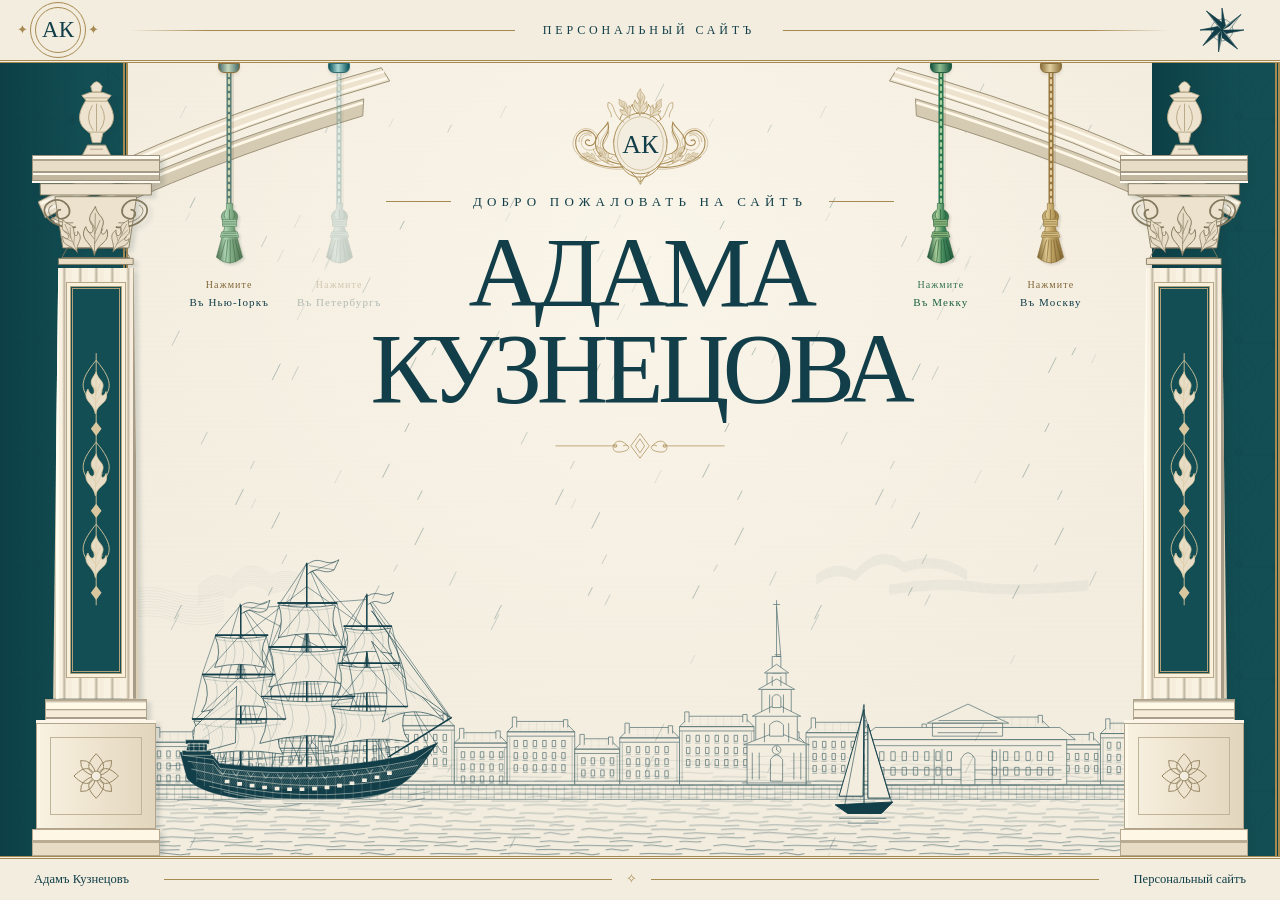
==== index.html @ da605142 "Add files via upload" ====
<!-- Исходный шаблон страницы. build.ps1 подставляет SVG-фрагменты и создаёт index.html; стили и логика подключаются отдельными файлами. -->
<!doctype html>
<html lang="ru">
<head>
  <meta charset="utf-8">
  <meta name="viewport" content="width=device-width, initial-scale=1">
  <meta name="color-scheme" content="light">
  <meta name="theme-color" content="#124e53">
  <meta name="description" content="Адамъ Кузнецовъ — персональный сайтъ.">
  <title>Адамъ Кузнецовъ — Персональный сайтъ</title>
  <link rel="stylesheet" href="styles.css">
</head>
<body>
<!-- Общая библиотека SVG-символов: повторяющиеся орнаменты используются через ссылки, а не копируются целиком. -->
  <svg class="svg-library" xmlns="http://www.w3.org/2000/svg" aria-hidden="true"><defs>
  <pattern id="damask" x="0" y="0" width="72" height="112" patternUnits="userSpaceOnUse">
    <g fill="none" stroke="currentColor" stroke-width=".8">
      <path d="M36 0v112M0 56h72M36 7C12 23 16 39 36 48C56 39 60 23 36 7ZM36 64C12 80 16 96 36 105C56 96 60 80 36 64Z"/>
      <path d="M36 12C34 30 19 28 25 37C31 43 36 30 36 26C36 30 42 44 47 37C53 28 38 30 36 12ZM36 68C33 87 20 84 25 95C31 101 36 86 36 82C36 86 42 101 47 95C53 84 39 87 36 68ZM0 12C20 32 20 42 0 53M72 12C52 32 52 42 72 53M0 69C20 89 20 99 0 110M72 69C52 89 52 99 72 110"/>
      <path d="m31 53 5-6 5 6-5 6ZM-5 57l5-6 5 6-5 6Zm72 0 5-6 5 6-5 6Z" fill="currentColor"/>
    </g>
  </pattern>
  <symbol id="leaf" viewBox="0 0 28 54">
    <path d="M13 52C11 38-4 36 4 22C7 32 14 29 11 21C4 12 11 8 14 1C16 12 26 12 21 23C18 30 23 33 26 25C30 40 16 38 13 52Z" fill="var(--stone, #e8ddc6)" stroke="currentColor" stroke-width="1"/>
    <path d="M14 8 13 50M5 25l8 10m9-11-9 16M9 16l5 8m5-9-6 15" fill="none" stroke="currentColor" stroke-width=".7"/>
  </symbol>
  <symbol id="scroll" viewBox="0 0 110 100">
    <g fill="none" stroke="currentColor" stroke-linecap="round">
      <path d="M102 91C59 99 10 77 9 49C8 26 29 18 41 29C53 40 42 57 31 51C23 47 29 38 35 43M100 88C64 84 48 69 46 52C44 30 62 23 69 9C76 32 55 39 60 54C63 66 80 72 94 70" stroke-width="2"/>
      <path d="M98 96C54 100 0 75 4 45C9 15 42 13 51 37C59 62 23 71 19 47M99 85C69 79 55 65 55 51C55 33 73 30 69 9M88 69C89 52 74 51 81 38C87 45 93 41 94 30C105 40 91 57 95 68M55 81C42 81 25 84 16 73C31 79 37 70 30 64" stroke-width=".8"/>
      <path d="M38 30C29 25 14 32 15 45M38 34C30 28 19 35 20 45M42 59C45 73 63 86 80 89M61 49C65 42 70 35 71 26M82 73l6-3m-17 8 7-5m-16 1 6-5m-14-2 7-3"/>
    </g>
    <use href="#leaf" x="49" y="48" width="22" height="42" transform="rotate(-35 60 70)"/>
    <use href="#leaf" x="24" y="55" width="17" height="34" transform="rotate(-65 35 70)"/>
  </symbol>
  <symbol id="crest" viewBox="0 0 230 160">
    <g color="currentColor">
      <use href="#scroll" x="3" y="45" width="95" height="95"/>
      <use href="#scroll" x="3" y="45" width="95" height="95" transform="translate(230 0) scale(-1 1)"/>
      <ellipse cx="115" cy="91" rx="43" ry="49" fill="var(--paper, #f3eddf)" stroke="currentColor" stroke-width="1.5"/>
      <ellipse cx="115" cy="91" rx="37" ry="43" fill="none" stroke="currentColor" stroke-width=".7"/>
      <path d="M82 53C84 40 98 37 102 28C104 40 110 44 115 41C120 44 126 40 128 28C132 37 146 40 148 53M82 123C89 138 104 147 115 145C126 147 141 138 148 123M100 137l15 16 15-16" fill="none" stroke="currentColor" stroke-width="1.5"/>
      <use href="#leaf" x="103" y="1" width="24" height="48"/>
      <use href="#leaf" x="80" y="16" width="20" height="38" transform="rotate(-30 90 35)"/>
      <use href="#leaf" x="130" y="16" width="20" height="38" transform="rotate(30 140 35)"/>
      <path d="M89 57C69 48 75 25 63 25C60 37 70 39 68 49M141 57C161 48 155 25 167 25C170 37 160 39 162 49" fill="none" stroke="currentColor"/>
      <path d="m108 145 7 12 7-12M115 145v12" fill="none" stroke="currentColor"/>
    </g>
  </symbol>
  <symbol id="capital" viewBox="0 0 140 100">
    <path d="M6 3h128v13H6ZM23 18h94l-9 59H32Z" fill="#ece2cd" stroke="currentColor"/>
    <g fill="none" stroke="currentColor">
      <path d="M47 53C18 56 1 33 17 24C34 14 49 38 33 43C24 46 21 33 30 33M93 53C122 56 139 33 123 24C106 14 91 38 107 43C116 46 119 33 110 33" stroke-width="2"/>
      <path d="M44 48C20 50 9 33 20 28M96 48C120 50 131 33 120 28M37 77h66l6 11H31Z"/>
    </g>
    <use href="#leaf" x="54" y="28" width="31" height="60"/>
    <use href="#leaf" x="29" y="42" width="25" height="44" transform="rotate(-25 40 65)"/>
    <use href="#leaf" x="86" y="42" width="25" height="44" transform="rotate(25 100 65)"/>
    <path d="M27 89h86v7H27Z" fill="#e9dec5" stroke="currentColor"/>
  </symbol>
  <symbol id="pendant" viewBox="0 0 40 300">
    <path d="M20 8v283M20 16C-1 41 2 51 20 67C38 51 41 41 20 16ZM20 108C-1 133 2 143 20 159C38 143 41 133 20 108ZM20 200C-1 225 2 235 20 251C38 235 41 225 20 200Z" fill="none" stroke="currentColor" stroke-width="1"/>
    <use href="#leaf" x="7" y="28" width="26" height="50"/>
    <use href="#leaf" x="7" y="120" width="26" height="50"/>
    <use href="#leaf" x="7" y="212" width="26" height="50"/>
    <path d="m20 85 6 8-6 8-6-8Zm0 92 6 8-6 8-6-8Zm0 92 6 8-6 8-6-8Z" fill="currentColor"/>
  </symbol>
  <symbol id="rosette" viewBox="0 0 60 60">
    <g fill="none" stroke="currentColor">
      <path d="M30 7C17 20 23 25 30 30C37 25 43 20 30 7ZM30 53C17 40 23 35 30 30C37 35 43 40 30 53ZM7 30C20 17 25 23 30 30C25 37 20 43 7 30ZM53 30C40 17 35 23 30 30C35 37 40 43 53 30Z"/>
      <path d="M14 14Q13 27 30 30Q27 13 14 14ZM46 14Q33 13 30 30Q47 27 46 14ZM46 46Q47 33 30 30Q33 47 46 46ZM14 46Q27 47 30 30Q13 33 14 46Z"/>
      <circle cx="30" cy="30" r="5" fill="var(--paper, #f3eddf)"/>
    </g>
  </symbol>
  <symbol id="urn" viewBox="0 0 70 92">
    <g fill="#eee3ce" stroke="currentColor" stroke-width="1.2">
      <path d="M28 8Q35-4 42 8L40 15H30ZM17 19Q35 10 53 19L48 25Q66 52 43 65L40 77H30L27 65Q4 52 22 25ZM24 80h22l6 12H18Z"/>
      <path d="M22 26h26M25 64h20M30 31Q20 47 31 62M35 29v34M40 31Q50 47 39 62M20 22h30M27 85h16" fill="none"/>
    </g>
  </symbol>
  <symbol id="gable" viewBox="0 0 400 180">
    <path d="M0 147Q166 60 370 5L379 19Q169 78 8 164Z" fill="#ece2cd" stroke="#958a70" stroke-width="1"/>
    <path d="M3 149Q172 64 373 9M7 157Q174 75 376 16" fill="none" stroke="#fff9ed" stroke-width="3"/>
    <path d="M14 165Q167 91 351 38L350 56Q178 106 29 178Z" fill="#d5cab2" stroke="#9c9078"/>
    <path d="M18 168Q170 96 350 42" fill="none" stroke="#fff8e8" stroke-width="3"/>
  </symbol>
  <symbol id="compass" viewBox="0 0 80 80">
    <g stroke="currentColor" stroke-width=".8">
      <circle cx="40" cy="40" r="19" fill="none"/>
      <path d="m40 2 6 31 27-20-20 27 25 0-31 6 20 27-27-20-6 25-1-31L7 67l20-27L2 40l31-6L13 7l27 20Z" fill="var(--paper, #f3eddf)"/>
      <path d="M40 2v38l6-7ZM73 13 40 40l13-7ZM78 40H40l7 6ZM67 73 40 40l0 13ZM34 78l6-38-6 7ZM7 67l33-27-13 0ZM2 40h38l-7-6ZM13 7l27 33 0-13Z" fill="currentColor"/>
    </g>
  </symbol>
  <symbol id="divider" viewBox="0 0 220 36">
    <g fill="none" stroke="currentColor" stroke-width=".9">
      <path d="M0 18h80m60 0h80M94 18c-16-18-28 10-10 8s11-12 4-8m38 0c16-18 28 10 10 8s-11-12-4-8M110 2l12 16-12 16-12-16Z"/>
      <path d="m110 9 6 9-6 9-6-9Z"/>
      <circle cx="78" cy="18" r="2"/><circle cx="142" cy="18" r="2"/>
    </g>
  </symbol>
</defs></svg>

  <main class="book" aria-label="Персональный сайтъ Адама Кузнецова">
  <div class="book-stage">
<!-- Петербург — начальная сцена. data-fold у деталей задаёт способ сгиба, data-delay — их очередь при перелистывании. -->
  <section id="petersburg-scene" class="site scene scene--petersburg" aria-labelledby="name">
    <header class="masthead">
      <span class="small-seal" aria-hidden="true">АК</span>
      <div class="header-title"><p class="site-label">ПЕРСОНАЛЬНЫЙ САЙТЪ</p></div>
      <button class="compass-trigger" type="button" aria-label="Роза вѣтровъ"><svg class="compass" viewBox="0 0 80 80" aria-hidden="true"><use href="#compass"/></svg></button>
    </header>
    <div class="hero">
      <div class="petersburg-rain" aria-hidden="true" hidden></div>
      <div class="wall" data-fold="left" data-delay=".18" aria-hidden="true"><svg class="wall-pattern"><rect width="100%" height="100%" fill="url(#damask)"/></svg></div>
      <div class="wall wall-right" data-fold="right" data-delay=".18" aria-hidden="true"><svg class="wall-pattern"><rect width="100%" height="100%" fill="url(#damask)"/></svg></div>
      <div class="pediment" data-fold="left" aria-hidden="true"><svg viewBox="0 0 400 180" preserveAspectRatio="none"><use href="#gable"/></svg></div>
      <div class="pediment pediment-right" data-fold="right" aria-hidden="true"><svg viewBox="0 0 400 180" preserveAspectRatio="none"><use href="#gable"/></svg></div>
      <div class="column column-left" data-fold="left" data-delay=".10" aria-hidden="true">
  <svg class="urn" viewBox="0 0 70 92"><use href="#urn"/></svg>
  <div class="abacus"></div>
  <svg class="capital" viewBox="0 0 140 100"><use href="#capital"/></svg>
  <div class="shaft"><div class="shaft-panel"><svg class="pendant" viewBox="0 0 40 300"><use href="#pendant"/></svg></div></div>
  <div class="base-ring"></div>
  <div class="plinth"><svg viewBox="0 0 60 60"><use href="#rosette"/></svg></div>
  <div class="foot"></div>
</div>
<div class="column column-right" data-fold="right" data-delay=".10" aria-hidden="true">
  <svg class="urn" viewBox="0 0 70 92"><use href="#urn"/></svg>
  <div class="abacus"></div>
  <svg class="capital" viewBox="0 0 140 100"><use href="#capital"/></svg>
  <div class="shaft"><div class="shaft-panel"><svg class="pendant" viewBox="0 0 40 300"><use href="#pendant"/></svg></div></div>
  <div class="base-ring"></div>
  <div class="plinth"><svg viewBox="0 0 60 60"><use href="#rosette"/></svg></div>
  <div class="foot"></div>
</div>

      <div class="intro">
        <div class="crest" data-fold="paper" data-delay=".10" aria-hidden="true">
          <svg viewBox="0 0 230 160"><use href="#crest"/><text class="monogram" x="115" y="91" dy=".35em" text-anchor="middle">АК</text></svg>
        </div>
        <div class="intro-copy" data-fold="copy" data-delay=".22">
        <p class="welcome">ДОБРО ПОЖАЛОВАТЬ НА САЙТЪ</p>
        <!-- Реальный текст: имя и фамилию можно редактировать здесь. -->
        <h1 id="name"><span>АДАМА</span> <span>КУЗНЕЦОВА</span></h1>
        <svg class="name-rule" viewBox="0 0 220 36" aria-hidden="true"><use href="#divider"/></svg>
        </div>
      </div>
      <div class="harbor" aria-hidden="true">
        <svg class="clouds" data-fold="paper" data-delay=".12" xmlns="http://www.w3.org/2000/svg" viewBox="0 0 1200 170" preserveAspectRatio="none" aria-hidden="true"><g fill="none" stroke="currentColor" stroke-width=".65">
<path d='M0 75q30 -12 60 -2t60 0m-30 -5q16 -19 38 -8q19 -26 46 -5q26 -10 50 8m580 -8q22 -16 45 -4q29 -30 56 -9q40 -12 73 9m-90 15q60 -9 100 -3t130 -2'/>
<path d='M0 78q30 -12 60 -2t60 0m-30 -6q16 -19 38 -8q19 -26 46 -5q26 -10 50 8m580 -9q22 -16 45 -4q29 -30 56 -9q40 -12 73 9m-90 15q60 -9 100 -3t130 -2'/>
<path d='M0 81q30 -12 60 -2t60 0m-30 -7q16 -19 38 -8q19 -26 46 -5q26 -10 50 8m580 -10q22 -16 45 -4q29 -30 56 -9q40 -12 73 9m-90 15q60 -9 100 -3t130 -2'/>
<path d='M0 84q30 -12 60 -2t60 0m-30 -8q16 -19 38 -8q19 -26 46 -5q26 -10 50 8m580 -11q22 -16 45 -4q29 -30 56 -9q40 -12 73 9m-90 15q60 -9 100 -3t130 -2'/>
<path d='M0 87q30 -12 60 -2t60 0m-30 -9q16 -19 38 -8q19 -26 46 -5q26 -10 50 8m580 -12q22 -16 45 -4q29 -30 56 -9q40 -12 73 9m-90 15q60 -9 100 -3t130 -2'/>
<path d='M0 90q30 -12 60 -2t60 0m-30 -10q16 -19 38 -8q19 -26 46 -5q26 -10 50 8m580 -13q22 -16 45 -4q29 -30 56 -9q40 -12 73 9m-90 15q60 -9 100 -3t130 -2'/>
<path d='M0 93q30 -12 60 -2t60 0m-30 -11q16 -19 38 -8q19 -26 46 -5q26 -10 50 8m580 -14q22 -16 45 -4q29 -30 56 -9q40 -12 73 9m-90 15q60 -9 100 -3t130 -2'/>
<path d='M0 96q30 -12 60 -2t60 0m-30 -12q16 -19 38 -8q19 -26 46 -5q26 -10 50 8m580 -15q22 -16 45 -4q29 -30 56 -9q40 -12 73 9m-90 15q60 -9 100 -3t130 -2'/>
<path d='M0 99q30 -12 60 -2t60 0m-30 -13q16 -19 38 -8q19 -26 46 -5q26 -10 50 8m580 -16q22 -16 45 -4q29 -30 56 -9q40 -12 73 9m-90 15q60 -9 100 -3t130 -2'/>
<path d='M0 102q30 -12 60 -2t60 0m-30 -14q16 -19 38 -8q19 -26 46 -5q26 -10 50 8m580 -17q22 -16 45 -4q29 -30 56 -9q40 -12 73 9m-90 15q60 -9 100 -3t130 -2'/>
<path d='M0 105q30 -12 60 -2t60 0m-30 -15q16 -19 38 -8q19 -26 46 -5q26 -10 50 8m580 -18q22 -16 45 -4q29 -30 56 -9q40 -12 73 9m-90 15q60 -9 100 -3t130 -2'/>
</g></svg>

        <svg class="city" data-fold="paper" data-delay=".08" xmlns="http://www.w3.org/2000/svg" viewBox="0 0 1200 240" preserveAspectRatio="xMidYMax meet" aria-hidden="true"><defs><pattern id="masonry" width="9" height="6" patternUnits="userSpaceOnUse"><path d="M0 6H9M4 0V6" fill="none" stroke="currentColor" stroke-width=".3" opacity=".3"/></pattern></defs><g stroke="currentColor" stroke-width=".8" stroke-linejoin="round">
<g class='facade'><path d='M-10 213V177h45v36Z' fill='var(--paper)'/><path d='M-10 177l12 -12h21l12 12Z' fill='url(#masonry)'/><path d='M-10 182h45M-10 209h45' fill='none'/>
<path d='M-2 187h4v7h-4Z' fill='none'/><path d='M-3 196h6' stroke-width='.45'/>
<path d='M9 187h4v7h-4Z' fill='none'/><path d='M8 196h6' stroke-width='.45'/>
<path d='M20 187h4v7h-4Z' fill='none'/><path d='M19 196h6' stroke-width='.45'/>
<path d='M-2 201h4v7h-4Z' fill='none'/><path d='M-3 210h6' stroke-width='.45'/>
<path d='M9 201h4v7h-4Z' fill='none'/><path d='M8 210h6' stroke-width='.45'/>
<path d='M20 201h4v7h-4Z' fill='none'/><path d='M19 210h6' stroke-width='.45'/>
<path d='M-4 172v-12h5v12m21 0v-9h5v9' fill='var(--paper)'/><path d='M-7 183v26M32 183v26' fill='none' stroke-width='.4'/></g>
<g class='facade'><path d='M35 213V164h62v49Z' fill='var(--paper)'/><path d='M35 164l12 -12h38l12 12Z' fill='url(#masonry)'/><path d='M35 169h62M35 209h62' fill='none'/>
<path d='M43 174h4v7h-4Z' fill='none'/><path d='M42 183h6' stroke-width='.45'/>
<path d='M54 174h4v7h-4Z' fill='none'/><path d='M53 183h6' stroke-width='.45'/>
<path d='M65 174h4v7h-4Z' fill='none'/><path d='M64 183h6' stroke-width='.45'/>
<path d='M76 174h4v7h-4Z' fill='none'/><path d='M75 183h6' stroke-width='.45'/>
<path d='M87 174h4v7h-4Z' fill='none'/><path d='M86 183h6' stroke-width='.45'/>
<path d='M43 188h4v7h-4Z' fill='none'/><path d='M42 197h6' stroke-width='.45'/>
<path d='M54 188h4v7h-4Z' fill='none'/><path d='M53 197h6' stroke-width='.45'/>
<path d='M65 188h4v7h-4Z' fill='none'/><path d='M64 197h6' stroke-width='.45'/>
<path d='M76 188h4v7h-4Z' fill='none'/><path d='M75 197h6' stroke-width='.45'/>
<path d='M87 188h4v7h-4Z' fill='none'/><path d='M86 197h6' stroke-width='.45'/>
<path d='M43 202h4v7h-4Z' fill='none'/><path d='M42 211h6' stroke-width='.45'/>
<path d='M54 202h4v7h-4Z' fill='none'/><path d='M53 211h6' stroke-width='.45'/>
<path d='M65 202h4v7h-4Z' fill='none'/><path d='M64 211h6' stroke-width='.45'/>
<path d='M76 202h4v7h-4Z' fill='none'/><path d='M75 211h6' stroke-width='.45'/>
<path d='M87 202h4v7h-4Z' fill='none'/><path d='M86 211h6' stroke-width='.45'/>
<path d='M41 159v-12h5v12m38 0v-9h5v9' fill='var(--paper)'/><path d='M38 170v39M94 170v39' fill='none' stroke-width='.4'/></g>
<g class='facade'><path d='M97 213V151h79v62Z' fill='var(--paper)'/><path d='M97 151l12 -12h55l12 12Z' fill='url(#masonry)'/><path d='M97 156h79M97 209h79' fill='none'/>
<path d='M105 161h4v7h-4Z' fill='none'/><path d='M104 170h6' stroke-width='.45'/>
<path d='M116 161h4v7h-4Z' fill='none'/><path d='M115 170h6' stroke-width='.45'/>
<path d='M127 161h4v7h-4Z' fill='none'/><path d='M126 170h6' stroke-width='.45'/>
<path d='M138 161h4v7h-4Z' fill='none'/><path d='M137 170h6' stroke-width='.45'/>
<path d='M149 161h4v7h-4Z' fill='none'/><path d='M148 170h6' stroke-width='.45'/>
<path d='M160 161h4v7h-4Z' fill='none'/><path d='M159 170h6' stroke-width='.45'/>
<path d='M105 175h4v7h-4Z' fill='none'/><path d='M104 184h6' stroke-width='.45'/>
<path d='M116 175h4v7h-4Z' fill='none'/><path d='M115 184h6' stroke-width='.45'/>
<path d='M127 175h4v7h-4Z' fill='none'/><path d='M126 184h6' stroke-width='.45'/>
<path d='M138 175h4v7h-4Z' fill='none'/><path d='M137 184h6' stroke-width='.45'/>
<path d='M149 175h4v7h-4Z' fill='none'/><path d='M148 184h6' stroke-width='.45'/>
<path d='M160 175h4v7h-4Z' fill='none'/><path d='M159 184h6' stroke-width='.45'/>
<path d='M105 189h4v7h-4Z' fill='none'/><path d='M104 198h6' stroke-width='.45'/>
<path d='M116 189h4v7h-4Z' fill='none'/><path d='M115 198h6' stroke-width='.45'/>
<path d='M127 189h4v7h-4Z' fill='none'/><path d='M126 198h6' stroke-width='.45'/>
<path d='M138 189h4v7h-4Z' fill='none'/><path d='M137 198h6' stroke-width='.45'/>
<path d='M149 189h4v7h-4Z' fill='none'/><path d='M148 198h6' stroke-width='.45'/>
<path d='M160 189h4v7h-4Z' fill='none'/><path d='M159 198h6' stroke-width='.45'/>
<path d='M103 146v-12h5v12m55 0v-9h5v9' fill='var(--paper)'/><path d='M100 157v52M173 157v52' fill='none' stroke-width='.4'/></g>
<g class='facade'><path d='M176 213V171h53v42Z' fill='var(--paper)'/><path d='M176 171l12 -12h29l12 12Z' fill='url(#masonry)'/><path d='M176 176h53M176 209h53' fill='none'/>
<path d='M184 181h4v7h-4Z' fill='none'/><path d='M183 190h6' stroke-width='.45'/>
<path d='M195 181h4v7h-4Z' fill='none'/><path d='M194 190h6' stroke-width='.45'/>
<path d='M206 181h4v7h-4Z' fill='none'/><path d='M205 190h6' stroke-width='.45'/>
<path d='M217 181h4v7h-4Z' fill='none'/><path d='M216 190h6' stroke-width='.45'/>
<path d='M184 195h4v7h-4Z' fill='none'/><path d='M183 204h6' stroke-width='.45'/>
<path d='M195 195h4v7h-4Z' fill='none'/><path d='M194 204h6' stroke-width='.45'/>
<path d='M206 195h4v7h-4Z' fill='none'/><path d='M205 204h6' stroke-width='.45'/>
<path d='M217 195h4v7h-4Z' fill='none'/><path d='M216 204h6' stroke-width='.45'/>
<path d='M182 166v-12h5v12m29 0v-9h5v9' fill='var(--paper)'/><path d='M179 177v32M226 177v32' fill='none' stroke-width='.4'/></g>
<g class='facade'><path d='M229 213V158h70v55Z' fill='var(--paper)'/><path d='M229 158l12 -12h46l12 12Z' fill='url(#masonry)'/><path d='M229 163h70M229 209h70' fill='none'/>
<path d='M237 168h4v7h-4Z' fill='none'/><path d='M236 177h6' stroke-width='.45'/>
<path d='M248 168h4v7h-4Z' fill='none'/><path d='M247 177h6' stroke-width='.45'/>
<path d='M259 168h4v7h-4Z' fill='none'/><path d='M258 177h6' stroke-width='.45'/>
<path d='M270 168h4v7h-4Z' fill='none'/><path d='M269 177h6' stroke-width='.45'/>
<path d='M281 168h4v7h-4Z' fill='none'/><path d='M280 177h6' stroke-width='.45'/>
<path d='M292 168h4v7h-4Z' fill='none'/><path d='M291 177h6' stroke-width='.45'/>
<path d='M237 182h4v7h-4Z' fill='none'/><path d='M236 191h6' stroke-width='.45'/>
<path d='M248 182h4v7h-4Z' fill='none'/><path d='M247 191h6' stroke-width='.45'/>
<path d='M259 182h4v7h-4Z' fill='none'/><path d='M258 191h6' stroke-width='.45'/>
<path d='M270 182h4v7h-4Z' fill='none'/><path d='M269 191h6' stroke-width='.45'/>
<path d='M281 182h4v7h-4Z' fill='none'/><path d='M280 191h6' stroke-width='.45'/>
<path d='M292 182h4v7h-4Z' fill='none'/><path d='M291 191h6' stroke-width='.45'/>
<path d='M237 196h4v7h-4Z' fill='none'/><path d='M236 205h6' stroke-width='.45'/>
<path d='M248 196h4v7h-4Z' fill='none'/><path d='M247 205h6' stroke-width='.45'/>
<path d='M259 196h4v7h-4Z' fill='none'/><path d='M258 205h6' stroke-width='.45'/>
<path d='M270 196h4v7h-4Z' fill='none'/><path d='M269 205h6' stroke-width='.45'/>
<path d='M281 196h4v7h-4Z' fill='none'/><path d='M280 205h6' stroke-width='.45'/>
<path d='M292 196h4v7h-4Z' fill='none'/><path d='M291 205h6' stroke-width='.45'/>
<path d='M235 153v-12h5v12m46 0v-9h5v9' fill='var(--paper)'/><path d='M232 164v45M296 164v45' fill='none' stroke-width='.4'/></g>
<g class='facade'><path d='M299 213V145h87v68Z' fill='var(--paper)'/><path d='M299 145l12 -12h63l12 12Z' fill='url(#masonry)'/><path d='M299 150h87M299 209h87' fill='none'/>
<path d='M307 155h4v7h-4Z' fill='none'/><path d='M306 164h6' stroke-width='.45'/>
<path d='M318 155h4v7h-4Z' fill='none'/><path d='M317 164h6' stroke-width='.45'/>
<path d='M329 155h4v7h-4Z' fill='none'/><path d='M328 164h6' stroke-width='.45'/>
<path d='M340 155h4v7h-4Z' fill='none'/><path d='M339 164h6' stroke-width='.45'/>
<path d='M351 155h4v7h-4Z' fill='none'/><path d='M350 164h6' stroke-width='.45'/>
<path d='M362 155h4v7h-4Z' fill='none'/><path d='M361 164h6' stroke-width='.45'/>
<path d='M373 155h4v7h-4Z' fill='none'/><path d='M372 164h6' stroke-width='.45'/>
<path d='M307 169h4v7h-4Z' fill='none'/><path d='M306 178h6' stroke-width='.45'/>
<path d='M318 169h4v7h-4Z' fill='none'/><path d='M317 178h6' stroke-width='.45'/>
<path d='M329 169h4v7h-4Z' fill='none'/><path d='M328 178h6' stroke-width='.45'/>
<path d='M340 169h4v7h-4Z' fill='none'/><path d='M339 178h6' stroke-width='.45'/>
<path d='M351 169h4v7h-4Z' fill='none'/><path d='M350 178h6' stroke-width='.45'/>
<path d='M362 169h4v7h-4Z' fill='none'/><path d='M361 178h6' stroke-width='.45'/>
<path d='M373 169h4v7h-4Z' fill='none'/><path d='M372 178h6' stroke-width='.45'/>
<path d='M307 183h4v7h-4Z' fill='none'/><path d='M306 192h6' stroke-width='.45'/>
<path d='M318 183h4v7h-4Z' fill='none'/><path d='M317 192h6' stroke-width='.45'/>
<path d='M329 183h4v7h-4Z' fill='none'/><path d='M328 192h6' stroke-width='.45'/>
<path d='M340 183h4v7h-4Z' fill='none'/><path d='M339 192h6' stroke-width='.45'/>
<path d='M351 183h4v7h-4Z' fill='none'/><path d='M350 192h6' stroke-width='.45'/>
<path d='M362 183h4v7h-4Z' fill='none'/><path d='M361 192h6' stroke-width='.45'/>
<path d='M373 183h4v7h-4Z' fill='none'/><path d='M372 192h6' stroke-width='.45'/>
<path d='M305 140v-12h5v12m63 0v-9h5v9' fill='var(--paper)'/><path d='M302 151v58M383 151v58' fill='none' stroke-width='.4'/></g>
<g class='facade'><path d='M386 213V165h61v48Z' fill='var(--paper)'/><path d='M386 165l12 -12h37l12 12Z' fill='url(#masonry)'/><path d='M386 170h61M386 209h61' fill='none'/>
<path d='M394 175h4v7h-4Z' fill='none'/><path d='M393 184h6' stroke-width='.45'/>
<path d='M405 175h4v7h-4Z' fill='none'/><path d='M404 184h6' stroke-width='.45'/>
<path d='M416 175h4v7h-4Z' fill='none'/><path d='M415 184h6' stroke-width='.45'/>
<path d='M427 175h4v7h-4Z' fill='none'/><path d='M426 184h6' stroke-width='.45'/>
<path d='M438 175h4v7h-4Z' fill='none'/><path d='M437 184h6' stroke-width='.45'/>
<path d='M394 189h4v7h-4Z' fill='none'/><path d='M393 198h6' stroke-width='.45'/>
<path d='M405 189h4v7h-4Z' fill='none'/><path d='M404 198h6' stroke-width='.45'/>
<path d='M416 189h4v7h-4Z' fill='none'/><path d='M415 198h6' stroke-width='.45'/>
<path d='M427 189h4v7h-4Z' fill='none'/><path d='M426 198h6' stroke-width='.45'/>
<path d='M438 189h4v7h-4Z' fill='none'/><path d='M437 198h6' stroke-width='.45'/>
<path d='M394 203h4v7h-4Z' fill='none'/><path d='M393 212h6' stroke-width='.45'/>
<path d='M405 203h4v7h-4Z' fill='none'/><path d='M404 212h6' stroke-width='.45'/>
<path d='M416 203h4v7h-4Z' fill='none'/><path d='M415 212h6' stroke-width='.45'/>
<path d='M427 203h4v7h-4Z' fill='none'/><path d='M426 212h6' stroke-width='.45'/>
<path d='M438 203h4v7h-4Z' fill='none'/><path d='M437 212h6' stroke-width='.45'/>
<path d='M392 160v-12h5v12m37 0v-9h5v9' fill='var(--paper)'/><path d='M389 171v38M444 171v38' fill='none' stroke-width='.4'/></g>
<g class='facade'><path d='M447 213V152h78v61Z' fill='var(--paper)'/><path d='M447 152l12 -12h54l12 12Z' fill='url(#masonry)'/><path d='M447 157h78M447 209h78' fill='none'/>
<path d='M455 162h4v7h-4Z' fill='none'/><path d='M454 171h6' stroke-width='.45'/>
<path d='M466 162h4v7h-4Z' fill='none'/><path d='M465 171h6' stroke-width='.45'/>
<path d='M477 162h4v7h-4Z' fill='none'/><path d='M476 171h6' stroke-width='.45'/>
<path d='M488 162h4v7h-4Z' fill='none'/><path d='M487 171h6' stroke-width='.45'/>
<path d='M499 162h4v7h-4Z' fill='none'/><path d='M498 171h6' stroke-width='.45'/>
<path d='M510 162h4v7h-4Z' fill='none'/><path d='M509 171h6' stroke-width='.45'/>
<path d='M455 176h4v7h-4Z' fill='none'/><path d='M454 185h6' stroke-width='.45'/>
<path d='M466 176h4v7h-4Z' fill='none'/><path d='M465 185h6' stroke-width='.45'/>
<path d='M477 176h4v7h-4Z' fill='none'/><path d='M476 185h6' stroke-width='.45'/>
<path d='M488 176h4v7h-4Z' fill='none'/><path d='M487 185h6' stroke-width='.45'/>
<path d='M499 176h4v7h-4Z' fill='none'/><path d='M498 185h6' stroke-width='.45'/>
<path d='M510 176h4v7h-4Z' fill='none'/><path d='M509 185h6' stroke-width='.45'/>
<path d='M455 190h4v7h-4Z' fill='none'/><path d='M454 199h6' stroke-width='.45'/>
<path d='M466 190h4v7h-4Z' fill='none'/><path d='M465 199h6' stroke-width='.45'/>
<path d='M477 190h4v7h-4Z' fill='none'/><path d='M476 199h6' stroke-width='.45'/>
<path d='M488 190h4v7h-4Z' fill='none'/><path d='M487 199h6' stroke-width='.45'/>
<path d='M499 190h4v7h-4Z' fill='none'/><path d='M498 199h6' stroke-width='.45'/>
<path d='M510 190h4v7h-4Z' fill='none'/><path d='M509 199h6' stroke-width='.45'/>
<path d='M453 147v-12h5v12m54 0v-9h5v9' fill='var(--paper)'/><path d='M450 158v51M522 158v51' fill='none' stroke-width='.4'/></g>
<g class='facade'><path d='M525 213V172h52v41Z' fill='var(--paper)'/><path d='M525 172l12 -12h28l12 12Z' fill='url(#masonry)'/><path d='M525 177h52M525 209h52' fill='none'/>
<path d='M533 182h4v7h-4Z' fill='none'/><path d='M532 191h6' stroke-width='.45'/>
<path d='M544 182h4v7h-4Z' fill='none'/><path d='M543 191h6' stroke-width='.45'/>
<path d='M555 182h4v7h-4Z' fill='none'/><path d='M554 191h6' stroke-width='.45'/>
<path d='M566 182h4v7h-4Z' fill='none'/><path d='M565 191h6' stroke-width='.45'/>
<path d='M533 196h4v7h-4Z' fill='none'/><path d='M532 205h6' stroke-width='.45'/>
<path d='M544 196h4v7h-4Z' fill='none'/><path d='M543 205h6' stroke-width='.45'/>
<path d='M555 196h4v7h-4Z' fill='none'/><path d='M554 205h6' stroke-width='.45'/>
<path d='M566 196h4v7h-4Z' fill='none'/><path d='M565 205h6' stroke-width='.45'/>
<path d='M531 167v-12h5v12m28 0v-9h5v9' fill='var(--paper)'/><path d='M528 178v31M574 178v31' fill='none' stroke-width='.4'/></g>
<g class='facade'><path d='M577 213V159h69v54Z' fill='var(--paper)'/><path d='M577 159l12 -12h45l12 12Z' fill='url(#masonry)'/><path d='M577 164h69M577 209h69' fill='none'/>
<path d='M585 169h4v7h-4Z' fill='none'/><path d='M584 178h6' stroke-width='.45'/>
<path d='M596 169h4v7h-4Z' fill='none'/><path d='M595 178h6' stroke-width='.45'/>
<path d='M607 169h4v7h-4Z' fill='none'/><path d='M606 178h6' stroke-width='.45'/>
<path d='M618 169h4v7h-4Z' fill='none'/><path d='M617 178h6' stroke-width='.45'/>
<path d='M629 169h4v7h-4Z' fill='none'/><path d='M628 178h6' stroke-width='.45'/>
<path d='M585 183h4v7h-4Z' fill='none'/><path d='M584 192h6' stroke-width='.45'/>
<path d='M596 183h4v7h-4Z' fill='none'/><path d='M595 192h6' stroke-width='.45'/>
<path d='M607 183h4v7h-4Z' fill='none'/><path d='M606 192h6' stroke-width='.45'/>
<path d='M618 183h4v7h-4Z' fill='none'/><path d='M617 192h6' stroke-width='.45'/>
<path d='M629 183h4v7h-4Z' fill='none'/><path d='M628 192h6' stroke-width='.45'/>
<path d='M585 197h4v7h-4Z' fill='none'/><path d='M584 206h6' stroke-width='.45'/>
<path d='M596 197h4v7h-4Z' fill='none'/><path d='M595 206h6' stroke-width='.45'/>
<path d='M607 197h4v7h-4Z' fill='none'/><path d='M606 206h6' stroke-width='.45'/>
<path d='M618 197h4v7h-4Z' fill='none'/><path d='M617 206h6' stroke-width='.45'/>
<path d='M629 197h4v7h-4Z' fill='none'/><path d='M628 206h6' stroke-width='.45'/>
<path d='M583 154v-12h5v12m45 0v-9h5v9' fill='var(--paper)'/><path d='M580 165v44M643 165v44' fill='none' stroke-width='.4'/></g>
<g class='facade'><path d='M646 213V146h86v67Z' fill='var(--paper)'/><path d='M646 146l12 -12h62l12 12Z' fill='url(#masonry)'/><path d='M646 151h86M646 209h86' fill='none'/>
<path d='M654 156h4v7h-4Z' fill='none'/><path d='M653 165h6' stroke-width='.45'/>
<path d='M665 156h4v7h-4Z' fill='none'/><path d='M664 165h6' stroke-width='.45'/>
<path d='M676 156h4v7h-4Z' fill='none'/><path d='M675 165h6' stroke-width='.45'/>
<path d='M687 156h4v7h-4Z' fill='none'/><path d='M686 165h6' stroke-width='.45'/>
<path d='M698 156h4v7h-4Z' fill='none'/><path d='M697 165h6' stroke-width='.45'/>
<path d='M709 156h4v7h-4Z' fill='none'/><path d='M708 165h6' stroke-width='.45'/>
<path d='M720 156h4v7h-4Z' fill='none'/><path d='M719 165h6' stroke-width='.45'/>
<path d='M654 170h4v7h-4Z' fill='none'/><path d='M653 179h6' stroke-width='.45'/>
<path d='M665 170h4v7h-4Z' fill='none'/><path d='M664 179h6' stroke-width='.45'/>
<path d='M676 170h4v7h-4Z' fill='none'/><path d='M675 179h6' stroke-width='.45'/>
<path d='M687 170h4v7h-4Z' fill='none'/><path d='M686 179h6' stroke-width='.45'/>
<path d='M698 170h4v7h-4Z' fill='none'/><path d='M697 179h6' stroke-width='.45'/>
<path d='M709 170h4v7h-4Z' fill='none'/><path d='M708 179h6' stroke-width='.45'/>
<path d='M720 170h4v7h-4Z' fill='none'/><path d='M719 179h6' stroke-width='.45'/>
<path d='M654 184h4v7h-4Z' fill='none'/><path d='M653 193h6' stroke-width='.45'/>
<path d='M665 184h4v7h-4Z' fill='none'/><path d='M664 193h6' stroke-width='.45'/>
<path d='M676 184h4v7h-4Z' fill='none'/><path d='M675 193h6' stroke-width='.45'/>
<path d='M687 184h4v7h-4Z' fill='none'/><path d='M686 193h6' stroke-width='.45'/>
<path d='M698 184h4v7h-4Z' fill='none'/><path d='M697 193h6' stroke-width='.45'/>
<path d='M709 184h4v7h-4Z' fill='none'/><path d='M708 193h6' stroke-width='.45'/>
<path d='M720 184h4v7h-4Z' fill='none'/><path d='M719 193h6' stroke-width='.45'/>
<path d='M652 141v-12h5v12m62 0v-9h5v9' fill='var(--paper)'/><path d='M649 152v57M729 152v57' fill='none' stroke-width='.4'/></g>
<g class='facade'><path d='M732 213V166h60v47Z' fill='var(--paper)'/><path d='M732 166l12 -12h36l12 12Z' fill='url(#masonry)'/><path d='M732 171h60M732 209h60' fill='none'/>
<path d='M740 176h4v7h-4Z' fill='none'/><path d='M739 185h6' stroke-width='.45'/>
<path d='M751 176h4v7h-4Z' fill='none'/><path d='M750 185h6' stroke-width='.45'/>
<path d='M762 176h4v7h-4Z' fill='none'/><path d='M761 185h6' stroke-width='.45'/>
<path d='M773 176h4v7h-4Z' fill='none'/><path d='M772 185h6' stroke-width='.45'/>
<path d='M784 176h4v7h-4Z' fill='none'/><path d='M783 185h6' stroke-width='.45'/>
<path d='M740 190h4v7h-4Z' fill='none'/><path d='M739 199h6' stroke-width='.45'/>
<path d='M751 190h4v7h-4Z' fill='none'/><path d='M750 199h6' stroke-width='.45'/>
<path d='M762 190h4v7h-4Z' fill='none'/><path d='M761 199h6' stroke-width='.45'/>
<path d='M773 190h4v7h-4Z' fill='none'/><path d='M772 199h6' stroke-width='.45'/>
<path d='M784 190h4v7h-4Z' fill='none'/><path d='M783 199h6' stroke-width='.45'/>
<path d='M738 161v-12h5v12m36 0v-9h5v9' fill='var(--paper)'/><path d='M735 172v37M789 172v37' fill='none' stroke-width='.4'/></g>
<g class='facade'><path d='M792 213V153h77v60Z' fill='var(--paper)'/><path d='M792 153l12 -12h53l12 12Z' fill='url(#masonry)'/><path d='M792 158h77M792 209h77' fill='none'/>
<path d='M800 163h4v7h-4Z' fill='none'/><path d='M799 172h6' stroke-width='.45'/>
<path d='M811 163h4v7h-4Z' fill='none'/><path d='M810 172h6' stroke-width='.45'/>
<path d='M822 163h4v7h-4Z' fill='none'/><path d='M821 172h6' stroke-width='.45'/>
<path d='M833 163h4v7h-4Z' fill='none'/><path d='M832 172h6' stroke-width='.45'/>
<path d='M844 163h4v7h-4Z' fill='none'/><path d='M843 172h6' stroke-width='.45'/>
<path d='M855 163h4v7h-4Z' fill='none'/><path d='M854 172h6' stroke-width='.45'/>
<path d='M800 177h4v7h-4Z' fill='none'/><path d='M799 186h6' stroke-width='.45'/>
<path d='M811 177h4v7h-4Z' fill='none'/><path d='M810 186h6' stroke-width='.45'/>
<path d='M822 177h4v7h-4Z' fill='none'/><path d='M821 186h6' stroke-width='.45'/>
<path d='M833 177h4v7h-4Z' fill='none'/><path d='M832 186h6' stroke-width='.45'/>
<path d='M844 177h4v7h-4Z' fill='none'/><path d='M843 186h6' stroke-width='.45'/>
<path d='M855 177h4v7h-4Z' fill='none'/><path d='M854 186h6' stroke-width='.45'/>
<path d='M800 191h4v7h-4Z' fill='none'/><path d='M799 200h6' stroke-width='.45'/>
<path d='M811 191h4v7h-4Z' fill='none'/><path d='M810 200h6' stroke-width='.45'/>
<path d='M822 191h4v7h-4Z' fill='none'/><path d='M821 200h6' stroke-width='.45'/>
<path d='M833 191h4v7h-4Z' fill='none'/><path d='M832 200h6' stroke-width='.45'/>
<path d='M844 191h4v7h-4Z' fill='none'/><path d='M843 200h6' stroke-width='.45'/>
<path d='M855 191h4v7h-4Z' fill='none'/><path d='M854 200h6' stroke-width='.45'/>
<path d='M798 148v-12h5v12m53 0v-9h5v9' fill='var(--paper)'/><path d='M795 159v50M866 159v50' fill='none' stroke-width='.4'/></g>
<g class='facade'><path d='M869 213V173h51v40Z' fill='var(--paper)'/><path d='M869 173l12 -12h27l12 12Z' fill='url(#masonry)'/><path d='M869 178h51M869 209h51' fill='none'/>
<path d='M877 183h4v7h-4Z' fill='none'/><path d='M876 192h6' stroke-width='.45'/>
<path d='M888 183h4v7h-4Z' fill='none'/><path d='M887 192h6' stroke-width='.45'/>
<path d='M899 183h4v7h-4Z' fill='none'/><path d='M898 192h6' stroke-width='.45'/>
<path d='M910 183h4v7h-4Z' fill='none'/><path d='M909 192h6' stroke-width='.45'/>
<path d='M877 197h4v7h-4Z' fill='none'/><path d='M876 206h6' stroke-width='.45'/>
<path d='M888 197h4v7h-4Z' fill='none'/><path d='M887 206h6' stroke-width='.45'/>
<path d='M899 197h4v7h-4Z' fill='none'/><path d='M898 206h6' stroke-width='.45'/>
<path d='M910 197h4v7h-4Z' fill='none'/><path d='M909 206h6' stroke-width='.45'/>
<path d='M875 168v-12h5v12m27 0v-9h5v9' fill='var(--paper)'/><path d='M872 179v30M917 179v30' fill='none' stroke-width='.4'/></g>
<g class='facade'><path d='M920 213V160h68v53Z' fill='var(--paper)'/><path d='M920 160l12 -12h44l12 12Z' fill='url(#masonry)'/><path d='M920 165h68M920 209h68' fill='none'/>
<path d='M928 170h4v7h-4Z' fill='none'/><path d='M927 179h6' stroke-width='.45'/>
<path d='M939 170h4v7h-4Z' fill='none'/><path d='M938 179h6' stroke-width='.45'/>
<path d='M950 170h4v7h-4Z' fill='none'/><path d='M949 179h6' stroke-width='.45'/>
<path d='M961 170h4v7h-4Z' fill='none'/><path d='M960 179h6' stroke-width='.45'/>
<path d='M972 170h4v7h-4Z' fill='none'/><path d='M971 179h6' stroke-width='.45'/>
<path d='M928 184h4v7h-4Z' fill='none'/><path d='M927 193h6' stroke-width='.45'/>
<path d='M939 184h4v7h-4Z' fill='none'/><path d='M938 193h6' stroke-width='.45'/>
<path d='M950 184h4v7h-4Z' fill='none'/><path d='M949 193h6' stroke-width='.45'/>
<path d='M961 184h4v7h-4Z' fill='none'/><path d='M960 193h6' stroke-width='.45'/>
<path d='M972 184h4v7h-4Z' fill='none'/><path d='M971 193h6' stroke-width='.45'/>
<path d='M928 198h4v7h-4Z' fill='none'/><path d='M927 207h6' stroke-width='.45'/>
<path d='M939 198h4v7h-4Z' fill='none'/><path d='M938 207h6' stroke-width='.45'/>
<path d='M950 198h4v7h-4Z' fill='none'/><path d='M949 207h6' stroke-width='.45'/>
<path d='M961 198h4v7h-4Z' fill='none'/><path d='M960 207h6' stroke-width='.45'/>
<path d='M972 198h4v7h-4Z' fill='none'/><path d='M971 207h6' stroke-width='.45'/>
<path d='M926 155v-12h5v12m44 0v-9h5v9' fill='var(--paper)'/><path d='M923 166v43M985 166v43' fill='none' stroke-width='.4'/></g>
<g class='facade'><path d='M988 213V147h85v66Z' fill='var(--paper)'/><path d='M988 147l12 -12h61l12 12Z' fill='url(#masonry)'/><path d='M988 152h85M988 209h85' fill='none'/>
<path d='M996 157h4v7h-4Z' fill='none'/><path d='M995 166h6' stroke-width='.45'/>
<path d='M1007 157h4v7h-4Z' fill='none'/><path d='M1006 166h6' stroke-width='.45'/>
<path d='M1018 157h4v7h-4Z' fill='none'/><path d='M1017 166h6' stroke-width='.45'/>
<path d='M1029 157h4v7h-4Z' fill='none'/><path d='M1028 166h6' stroke-width='.45'/>
<path d='M1040 157h4v7h-4Z' fill='none'/><path d='M1039 166h6' stroke-width='.45'/>
<path d='M1051 157h4v7h-4Z' fill='none'/><path d='M1050 166h6' stroke-width='.45'/>
<path d='M1062 157h4v7h-4Z' fill='none'/><path d='M1061 166h6' stroke-width='.45'/>
<path d='M996 171h4v7h-4Z' fill='none'/><path d='M995 180h6' stroke-width='.45'/>
<path d='M1007 171h4v7h-4Z' fill='none'/><path d='M1006 180h6' stroke-width='.45'/>
<path d='M1018 171h4v7h-4Z' fill='none'/><path d='M1017 180h6' stroke-width='.45'/>
<path d='M1029 171h4v7h-4Z' fill='none'/><path d='M1028 180h6' stroke-width='.45'/>
<path d='M1040 171h4v7h-4Z' fill='none'/><path d='M1039 180h6' stroke-width='.45'/>
<path d='M1051 171h4v7h-4Z' fill='none'/><path d='M1050 180h6' stroke-width='.45'/>
<path d='M1062 171h4v7h-4Z' fill='none'/><path d='M1061 180h6' stroke-width='.45'/>
<path d='M996 185h4v7h-4Z' fill='none'/><path d='M995 194h6' stroke-width='.45'/>
<path d='M1007 185h4v7h-4Z' fill='none'/><path d='M1006 194h6' stroke-width='.45'/>
<path d='M1018 185h4v7h-4Z' fill='none'/><path d='M1017 194h6' stroke-width='.45'/>
<path d='M1029 185h4v7h-4Z' fill='none'/><path d='M1028 194h6' stroke-width='.45'/>
<path d='M1040 185h4v7h-4Z' fill='none'/><path d='M1039 194h6' stroke-width='.45'/>
<path d='M1051 185h4v7h-4Z' fill='none'/><path d='M1050 194h6' stroke-width='.45'/>
<path d='M1062 185h4v7h-4Z' fill='none'/><path d='M1061 194h6' stroke-width='.45'/>
<path d='M994 142v-12h5v12m61 0v-9h5v9' fill='var(--paper)'/><path d='M991 153v56M1070 153v56' fill='none' stroke-width='.4'/></g>
<g class='facade'><path d='M1073 213V167h59v46Z' fill='var(--paper)'/><path d='M1073 167l12 -12h35l12 12Z' fill='url(#masonry)'/><path d='M1073 172h59M1073 209h59' fill='none'/>
<path d='M1081 177h4v7h-4Z' fill='none'/><path d='M1080 186h6' stroke-width='.45'/>
<path d='M1092 177h4v7h-4Z' fill='none'/><path d='M1091 186h6' stroke-width='.45'/>
<path d='M1103 177h4v7h-4Z' fill='none'/><path d='M1102 186h6' stroke-width='.45'/>
<path d='M1114 177h4v7h-4Z' fill='none'/><path d='M1113 186h6' stroke-width='.45'/>
<path d='M1125 177h4v7h-4Z' fill='none'/><path d='M1124 186h6' stroke-width='.45'/>
<path d='M1081 191h4v7h-4Z' fill='none'/><path d='M1080 200h6' stroke-width='.45'/>
<path d='M1092 191h4v7h-4Z' fill='none'/><path d='M1091 200h6' stroke-width='.45'/>
<path d='M1103 191h4v7h-4Z' fill='none'/><path d='M1102 200h6' stroke-width='.45'/>
<path d='M1114 191h4v7h-4Z' fill='none'/><path d='M1113 200h6' stroke-width='.45'/>
<path d='M1125 191h4v7h-4Z' fill='none'/><path d='M1124 200h6' stroke-width='.45'/>
<path d='M1079 162v-12h5v12m35 0v-9h5v9' fill='var(--paper)'/><path d='M1076 173v36M1129 173v36' fill='none' stroke-width='.4'/></g>
<g class='facade'><path d='M1132 213V154h76v59Z' fill='var(--paper)'/><path d='M1132 154l12 -12h52l12 12Z' fill='url(#masonry)'/><path d='M1132 159h76M1132 209h76' fill='none'/>
<path d='M1140 164h4v7h-4Z' fill='none'/><path d='M1139 173h6' stroke-width='.45'/>
<path d='M1151 164h4v7h-4Z' fill='none'/><path d='M1150 173h6' stroke-width='.45'/>
<path d='M1162 164h4v7h-4Z' fill='none'/><path d='M1161 173h6' stroke-width='.45'/>
<path d='M1173 164h4v7h-4Z' fill='none'/><path d='M1172 173h6' stroke-width='.45'/>
<path d='M1184 164h4v7h-4Z' fill='none'/><path d='M1183 173h6' stroke-width='.45'/>
<path d='M1195 164h4v7h-4Z' fill='none'/><path d='M1194 173h6' stroke-width='.45'/>
<path d='M1140 178h4v7h-4Z' fill='none'/><path d='M1139 187h6' stroke-width='.45'/>
<path d='M1151 178h4v7h-4Z' fill='none'/><path d='M1150 187h6' stroke-width='.45'/>
<path d='M1162 178h4v7h-4Z' fill='none'/><path d='M1161 187h6' stroke-width='.45'/>
<path d='M1173 178h4v7h-4Z' fill='none'/><path d='M1172 187h6' stroke-width='.45'/>
<path d='M1184 178h4v7h-4Z' fill='none'/><path d='M1183 187h6' stroke-width='.45'/>
<path d='M1195 178h4v7h-4Z' fill='none'/><path d='M1194 187h6' stroke-width='.45'/>
<path d='M1140 192h4v7h-4Z' fill='none'/><path d='M1139 201h6' stroke-width='.45'/>
<path d='M1151 192h4v7h-4Z' fill='none'/><path d='M1150 201h6' stroke-width='.45'/>
<path d='M1162 192h4v7h-4Z' fill='none'/><path d='M1161 201h6' stroke-width='.45'/>
<path d='M1173 192h4v7h-4Z' fill='none'/><path d='M1172 201h6' stroke-width='.45'/>
<path d='M1184 192h4v7h-4Z' fill='none'/><path d='M1183 201h6' stroke-width='.45'/>
<path d='M1195 192h4v7h-4Z' fill='none'/><path d='M1194 201h6' stroke-width='.45'/>
<path d='M1138 149v-12h5v12m52 0v-9h5v9' fill='var(--paper)'/><path d='M1135 160v49M1205 160v49' fill='none' stroke-width='.4'/></g>
<g class="bell-tower" fill="var(--paper)">
  <path d="M724 213v-47h68v47ZM734 166v-33h48v33ZM741 133v-30h34v30ZM747 103V84h22v19ZM753 84V65h10v19ZM758 65V7l5 58Z"/>
  <path d="m720 167 38-15 38 15ZM730 134l28-14 28 14ZM737 103l21-12 21 12ZM744 84l14-10 14 10Z"/>
  <path d="M718 211h80M730 207v-31m8 31v-31m40 31v-31m8 31v-31M744 164v-22m28 22v-22M750 130v-21m16 21v-21M753 99V88m10 11V88M756 63h7m-5-56V0m-4 5h8" fill="none"/>
  <path d="M751 209v-25q7-11 14 0v25ZM750 157v-13q8-9 16 0v13ZM753 124v-12q5-6 10 0v12Z"/>
  <circle cx="758" cy="173" r="5" fill="none"/><path d="M758 169v4l3 2" fill="none"/>
</g>
<g class="river-palace" fill="var(--paper)">
  <path d="M866 213v-52h227v52ZM855 161l17-14h213l18 14ZM938 157v-15h81v15ZM932 142l47-22 47 22Z"/>
  <path d="M872 168h215M872 196h215M872 207h215M944 153h69M945 139h68" fill="none"/>
  <path d="M971 213v-30q8-14 16 0v30Z"/>
  <path d="M940 172v41m9-41v41m58-41v41m9-41v41" fill="none"/>
</g>
<path d='M877 175h5v10h-5Zm0 18h5v9h-5Z' fill='none'/>
<path d='M890 175h5v10h-5Zm0 18h5v9h-5Z' fill='none'/>
<path d='M903 175h5v10h-5Zm0 18h5v9h-5Z' fill='none'/>
<path d='M916 175h5v10h-5Zm0 18h5v9h-5Z' fill='none'/>
<path d='M929 175h5v10h-5Zm0 18h5v9h-5Z' fill='none'/>
<path d='M942 175h5v10h-5Zm0 18h5v9h-5Z' fill='none'/>
<path d='M955 175h5v10h-5Zm0 18h5v9h-5Z' fill='none'/>
<path d='M1007 175h5v10h-5Zm0 18h5v9h-5Z' fill='none'/>
<path d='M1020 175h5v10h-5Zm0 18h5v9h-5Z' fill='none'/>
<path d='M1033 175h5v10h-5Zm0 18h5v9h-5Z' fill='none'/>
<path d='M1046 175h5v10h-5Zm0 18h5v9h-5Z' fill='none'/>
<path d='M1059 175h5v10h-5Zm0 18h5v9h-5Z' fill='none'/>
<path d='M1072 175h5v10h-5Zm0 18h5v9h-5Z' fill='none'/>
</g><g fill="none" stroke="currentColor" stroke-width=".65"><path d="M0 214H1200M0 218H1200M0 224H1200M0 230H1200"/>
<path d='M0 214v16' opacity='.45'/>
<path d='M9 214v16' opacity='.45'/>
<path d='M18 214v16' opacity='.45'/>
<path d='M27 214v16' opacity='.45'/>
<path d='M36 214v16' opacity='.45'/>
<path d='M45 214v16' opacity='.45'/>
<path d='M54 214v16' opacity='.45'/>
<path d='M63 214v16' opacity='.45'/>
<path d='M72 214v16' opacity='.45'/>
<path d='M81 214v16' opacity='.45'/>
<path d='M90 214v16' opacity='.45'/>
<path d='M99 214v16' opacity='.45'/>
<path d='M108 214v16' opacity='.45'/>
<path d='M117 214v16' opacity='.45'/>
<path d='M126 214v16' opacity='.45'/>
<path d='M135 214v16' opacity='.45'/>
<path d='M144 214v16' opacity='.45'/>
<path d='M153 214v16' opacity='.45'/>
<path d='M162 214v16' opacity='.45'/>
<path d='M171 214v16' opacity='.45'/>
<path d='M180 214v16' opacity='.45'/>
<path d='M189 214v16' opacity='.45'/>
<path d='M198 214v16' opacity='.45'/>
<path d='M207 214v16' opacity='.45'/>
<path d='M216 214v16' opacity='.45'/>
<path d='M225 214v16' opacity='.45'/>
<path d='M234 214v16' opacity='.45'/>
<path d='M243 214v16' opacity='.45'/>
<path d='M252 214v16' opacity='.45'/>
<path d='M261 214v16' opacity='.45'/>
<path d='M270 214v16' opacity='.45'/>
<path d='M279 214v16' opacity='.45'/>
<path d='M288 214v16' opacity='.45'/>
<path d='M297 214v16' opacity='.45'/>
<path d='M306 214v16' opacity='.45'/>
<path d='M315 214v16' opacity='.45'/>
<path d='M324 214v16' opacity='.45'/>
<path d='M333 214v16' opacity='.45'/>
<path d='M342 214v16' opacity='.45'/>
<path d='M351 214v16' opacity='.45'/>
<path d='M360 214v16' opacity='.45'/>
<path d='M369 214v16' opacity='.45'/>
<path d='M378 214v16' opacity='.45'/>
<path d='M387 214v16' opacity='.45'/>
<path d='M396 214v16' opacity='.45'/>
<path d='M405 214v16' opacity='.45'/>
<path d='M414 214v16' opacity='.45'/>
<path d='M423 214v16' opacity='.45'/>
<path d='M432 214v16' opacity='.45'/>
<path d='M441 214v16' opacity='.45'/>
<path d='M450 214v16' opacity='.45'/>
<path d='M459 214v16' opacity='.45'/>
<path d='M468 214v16' opacity='.45'/>
<path d='M477 214v16' opacity='.45'/>
<path d='M486 214v16' opacity='.45'/>
<path d='M495 214v16' opacity='.45'/>
<path d='M504 214v16' opacity='.45'/>
<path d='M513 214v16' opacity='.45'/>
<path d='M522 214v16' opacity='.45'/>
<path d='M531 214v16' opacity='.45'/>
<path d='M540 214v16' opacity='.45'/>
<path d='M549 214v16' opacity='.45'/>
<path d='M558 214v16' opacity='.45'/>
<path d='M567 214v16' opacity='.45'/>
<path d='M576 214v16' opacity='.45'/>
<path d='M585 214v16' opacity='.45'/>
<path d='M594 214v16' opacity='.45'/>
<path d='M603 214v16' opacity='.45'/>
<path d='M612 214v16' opacity='.45'/>
<path d='M621 214v16' opacity='.45'/>
<path d='M630 214v16' opacity='.45'/>
<path d='M639 214v16' opacity='.45'/>
<path d='M648 214v16' opacity='.45'/>
<path d='M657 214v16' opacity='.45'/>
<path d='M666 214v16' opacity='.45'/>
<path d='M675 214v16' opacity='.45'/>
<path d='M684 214v16' opacity='.45'/>
<path d='M693 214v16' opacity='.45'/>
<path d='M702 214v16' opacity='.45'/>
<path d='M711 214v16' opacity='.45'/>
<path d='M720 214v16' opacity='.45'/>
<path d='M729 214v16' opacity='.45'/>
<path d='M738 214v16' opacity='.45'/>
<path d='M747 214v16' opacity='.45'/>
<path d='M756 214v16' opacity='.45'/>
<path d='M765 214v16' opacity='.45'/>
<path d='M774 214v16' opacity='.45'/>
<path d='M783 214v16' opacity='.45'/>
<path d='M792 214v16' opacity='.45'/>
<path d='M801 214v16' opacity='.45'/>
<path d='M810 214v16' opacity='.45'/>
<path d='M819 214v16' opacity='.45'/>
<path d='M828 214v16' opacity='.45'/>
<path d='M837 214v16' opacity='.45'/>
<path d='M846 214v16' opacity='.45'/>
<path d='M855 214v16' opacity='.45'/>
<path d='M864 214v16' opacity='.45'/>
<path d='M873 214v16' opacity='.45'/>
<path d='M882 214v16' opacity='.45'/>
<path d='M891 214v16' opacity='.45'/>
<path d='M900 214v16' opacity='.45'/>
<path d='M909 214v16' opacity='.45'/>
<path d='M918 214v16' opacity='.45'/>
<path d='M927 214v16' opacity='.45'/>
<path d='M936 214v16' opacity='.45'/>
<path d='M945 214v16' opacity='.45'/>
<path d='M954 214v16' opacity='.45'/>
<path d='M963 214v16' opacity='.45'/>
<path d='M972 214v16' opacity='.45'/>
<path d='M981 214v16' opacity='.45'/>
<path d='M990 214v16' opacity='.45'/>
<path d='M999 214v16' opacity='.45'/>
<path d='M1008 214v16' opacity='.45'/>
<path d='M1017 214v16' opacity='.45'/>
<path d='M1026 214v16' opacity='.45'/>
<path d='M1035 214v16' opacity='.45'/>
<path d='M1044 214v16' opacity='.45'/>
<path d='M1053 214v16' opacity='.45'/>
<path d='M1062 214v16' opacity='.45'/>
<path d='M1071 214v16' opacity='.45'/>
<path d='M1080 214v16' opacity='.45'/>
<path d='M1089 214v16' opacity='.45'/>
<path d='M1098 214v16' opacity='.45'/>
<path d='M1107 214v16' opacity='.45'/>
<path d='M1116 214v16' opacity='.45'/>
<path d='M1125 214v16' opacity='.45'/>
<path d='M1134 214v16' opacity='.45'/>
<path d='M1143 214v16' opacity='.45'/>
<path d='M1152 214v16' opacity='.45'/>
<path d='M1161 214v16' opacity='.45'/>
<path d='M1170 214v16' opacity='.45'/>
<path d='M1179 214v16' opacity='.45'/>
<path d='M1188 214v16' opacity='.45'/>
<path d='M1197 214v16' opacity='.45'/>
</g></svg>

        <svg class="sea" data-fold="paper" data-delay=".18" xmlns="http://www.w3.org/2000/svg" viewBox="0 0 1200 140" preserveAspectRatio="none" aria-hidden="true"><defs><pattern id="water-engraving" width="1200" height="140" patternUnits="userSpaceOnUse"><g stroke="currentColor" fill="none" stroke-linecap="round">
<path d='M0 5q5.5 -1 11 0t11 0' stroke-width='0.35' opacity='0.3'/>
<path d='M72 5q8.8 -2 17.5 0t17.5 0' stroke-width='0.35' opacity='0.3'/>
<path d='M144 5q12 -3 24 0t24 0' stroke-width='0.35' opacity='0.3'/>
<path d='M216 5q15.2 -1 30.5 0t30.5 0' stroke-width='0.35' opacity='0.3'/>
<path d='M288 5q7.5 -2 15 0t15 0' stroke-width='0.35' opacity='0.3'/>
<path d='M360 5q10.8 -3 21.5 0t21.5 0' stroke-width='0.35' opacity='0.3'/>
<path d='M432 5q14 -1 28 0t28 0' stroke-width='0.35' opacity='0.3'/>
<path d='M504 5q6.2 -2 12.5 0t12.5 0' stroke-width='0.35' opacity='0.3'/>
<path d='M576 5q9.5 -3 19 0t19 0' stroke-width='0.35' opacity='0.3'/>
<path d='M648 5q12.8 -1 25.5 0t25.5 0' stroke-width='0.35' opacity='0.3'/>
<path d='M720 5q16 -2 32 0t32 0' stroke-width='0.35' opacity='0.3'/>
<path d='M792 5q8.2 -3 16.5 0t16.5 0' stroke-width='0.35' opacity='0.3'/>
<path d='M864 5q11.5 -1 23 0t23 0' stroke-width='0.35' opacity='0.3'/>
<path d='M936 5q14.8 -2 29.5 0t29.5 0' stroke-width='0.35' opacity='0.3'/>
<path d='M1008 5q7 -3 14 0t14 0' stroke-width='0.35' opacity='0.3'/>
<path d='M1080 5q10.2 -1 20.5 0t20.5 0' stroke-width='0.35' opacity='0.3'/>
<path d='M1152 5q13.5 -2 27 0t27 0' stroke-width='0.35' opacity='0.3'/>
<path d='M1224 5q5.8 -3 11.5 0t11.5 0' stroke-width='0.35' opacity='0.3'/>
<path d='M-37 10.5q7.2 -2 14.5 0t14.5 0' stroke-width='0.37' opacity='0.32'/>
<path d='M35 10.5q10.5 -3 21 0t21 0' stroke-width='0.37' opacity='0.32'/>
<path d='M107 10.5q13.8 -1 27.5 0t27.5 0' stroke-width='0.37' opacity='0.32'/>
<path d='M179 10.5q6 -2 12 0t12 0' stroke-width='0.37' opacity='0.32'/>
<path d='M251 10.5q9.2 -3 18.5 0t18.5 0' stroke-width='0.37' opacity='0.32'/>
<path d='M323 10.5q12.5 -1 25 0t25 0' stroke-width='0.37' opacity='0.32'/>
<path d='M395 10.5q15.8 -2 31.5 0t31.5 0' stroke-width='0.37' opacity='0.32'/>
<path d='M467 10.5q8 -3 16 0t16 0' stroke-width='0.37' opacity='0.32'/>
<path d='M539 10.5q11.2 -1 22.5 0t22.5 0' stroke-width='0.37' opacity='0.32'/>
<path d='M611 10.5q14.5 -2 29 0t29 0' stroke-width='0.37' opacity='0.32'/>
<path d='M683 10.5q6.8 -3 13.5 0t13.5 0' stroke-width='0.37' opacity='0.32'/>
<path d='M755 10.5q10 -1 20 0t20 0' stroke-width='0.37' opacity='0.32'/>
<path d='M827 10.5q13.2 -2 26.5 0t26.5 0' stroke-width='0.37' opacity='0.32'/>
<path d='M899 10.5q5.5 -3 11 0t11 0' stroke-width='0.37' opacity='0.32'/>
<path d='M971 10.5q8.8 -1 17.5 0t17.5 0' stroke-width='0.37' opacity='0.32'/>
<path d='M1043 10.5q12 -2 24 0t24 0' stroke-width='0.37' opacity='0.32'/>
<path d='M1115 10.5q15.2 -3 30.5 0t30.5 0' stroke-width='0.37' opacity='0.32'/>
<path d='M1187 10.5q7.5 -1 15 0t15 0' stroke-width='0.37' opacity='0.32'/>
<path d='M-4 16q9 -3 18 0t18 0' stroke-width='0.38' opacity='0.34'/>
<path d='M68 16q12.2 -1 24.5 0t24.5 0' stroke-width='0.38' opacity='0.34'/>
<path d='M140 16q15.5 -2 31 0t31 0' stroke-width='0.38' opacity='0.34'/>
<path d='M212 16q7.8 -3 15.5 0t15.5 0' stroke-width='0.38' opacity='0.34'/>
<path d='M284 16q11 -1 22 0t22 0' stroke-width='0.38' opacity='0.34'/>
<path d='M356 16q14.2 -2 28.5 0t28.5 0' stroke-width='0.38' opacity='0.34'/>
<path d='M428 16q6.5 -3 13 0t13 0' stroke-width='0.38' opacity='0.34'/>
<path d='M500 16q9.8 -1 19.5 0t19.5 0' stroke-width='0.38' opacity='0.34'/>
<path d='M572 16q13 -2 26 0t26 0' stroke-width='0.38' opacity='0.34'/>
<path d='M644 16q16.2 -3 32.5 0t32.5 0' stroke-width='0.38' opacity='0.34'/>
<path d='M716 16q8.5 -1 17 0t17 0' stroke-width='0.38' opacity='0.34'/>
<path d='M788 16q11.8 -2 23.5 0t23.5 0' stroke-width='0.38' opacity='0.34'/>
<path d='M860 16q15 -3 30 0t30 0' stroke-width='0.38' opacity='0.34'/>
<path d='M932 16q7.2 -1 14.5 0t14.5 0' stroke-width='0.38' opacity='0.34'/>
<path d='M1004 16q10.5 -2 21 0t21 0' stroke-width='0.38' opacity='0.34'/>
<path d='M1076 16q13.8 -3 27.5 0t27.5 0' stroke-width='0.38' opacity='0.34'/>
<path d='M1148 16q6 -1 12 0t12 0' stroke-width='0.38' opacity='0.34'/>
<path d='M1220 16q9.2 -2 18.5 0t18.5 0' stroke-width='0.38' opacity='0.34'/>
<path d='M-41 21.5q10.8 -1 21.5 0t21.5 0' stroke-width='0.4' opacity='0.36'/>
<path d='M31 21.5q14 -2 28 0t28 0' stroke-width='0.4' opacity='0.36'/>
<path d='M103 21.5q6.2 -3 12.5 0t12.5 0' stroke-width='0.4' opacity='0.36'/>
<path d='M175 21.5q9.5 -1 19 0t19 0' stroke-width='0.4' opacity='0.36'/>
<path d='M247 21.5q12.8 -2 25.5 0t25.5 0' stroke-width='0.4' opacity='0.36'/>
<path d='M319 21.5q16 -3 32 0t32 0' stroke-width='0.4' opacity='0.36'/>
<path d='M391 21.5q8.2 -1 16.5 0t16.5 0' stroke-width='0.4' opacity='0.36'/>
<path d='M463 21.5q11.5 -2 23 0t23 0' stroke-width='0.4' opacity='0.36'/>
<path d='M535 21.5q14.8 -3 29.5 0t29.5 0' stroke-width='0.4' opacity='0.36'/>
<path d='M607 21.5q7 -1 14 0t14 0' stroke-width='0.4' opacity='0.36'/>
<path d='M679 21.5q10.2 -2 20.5 0t20.5 0' stroke-width='0.4' opacity='0.36'/>
<path d='M751 21.5q13.5 -3 27 0t27 0' stroke-width='0.4' opacity='0.36'/>
<path d='M823 21.5q5.8 -1 11.5 0t11.5 0' stroke-width='0.4' opacity='0.36'/>
<path d='M895 21.5q9 -2 18 0t18 0' stroke-width='0.4' opacity='0.36'/>
<path d='M967 21.5q12.2 -3 24.5 0t24.5 0' stroke-width='0.4' opacity='0.36'/>
<path d='M1039 21.5q15.5 -1 31 0t31 0' stroke-width='0.4' opacity='0.36'/>
<path d='M1111 21.5q7.8 -2 15.5 0t15.5 0' stroke-width='0.4' opacity='0.36'/>
<path d='M1183 21.5q11 -3 22 0t22 0' stroke-width='0.4' opacity='0.36'/>
<path d='M-8 27q12.5 -2 25 0t25 0' stroke-width='0.42' opacity='0.38'/>
<path d='M64 27q15.8 -3 31.5 0t31.5 0' stroke-width='0.42' opacity='0.38'/>
<path d='M136 27q8 -1 16 0t16 0' stroke-width='0.42' opacity='0.38'/>
<path d='M208 27q11.2 -2 22.5 0t22.5 0' stroke-width='0.42' opacity='0.38'/>
<path d='M280 27q14.5 -3 29 0t29 0' stroke-width='0.42' opacity='0.38'/>
<path d='M352 27q6.8 -1 13.5 0t13.5 0' stroke-width='0.42' opacity='0.38'/>
<path d='M424 27q10 -2 20 0t20 0' stroke-width='0.42' opacity='0.38'/>
<path d='M496 27q13.2 -3 26.5 0t26.5 0' stroke-width='0.42' opacity='0.38'/>
<path d='M568 27q5.5 -1 11 0t11 0' stroke-width='0.42' opacity='0.38'/>
<path d='M640 27q8.8 -2 17.5 0t17.5 0' stroke-width='0.42' opacity='0.38'/>
<path d='M712 27q12 -3 24 0t24 0' stroke-width='0.42' opacity='0.38'/>
<path d='M784 27q15.2 -1 30.5 0t30.5 0' stroke-width='0.42' opacity='0.38'/>
<path d='M856 27q7.5 -2 15 0t15 0' stroke-width='0.42' opacity='0.38'/>
<path d='M928 27q10.8 -3 21.5 0t21.5 0' stroke-width='0.42' opacity='0.38'/>
<path d='M1000 27q14 -1 28 0t28 0' stroke-width='0.42' opacity='0.38'/>
<path d='M1072 27q6.2 -2 12.5 0t12.5 0' stroke-width='0.42' opacity='0.38'/>
<path d='M1144 27q9.5 -3 19 0t19 0' stroke-width='0.42' opacity='0.38'/>
<path d='M1216 27q12.8 -1 25.5 0t25.5 0' stroke-width='0.42' opacity='0.38'/>
<path d='M-45 32.5q14.2 -3 28.5 0t28.5 0' stroke-width='0.44' opacity='0.4'/>
<path d='M27 32.5q6.5 -1 13 0t13 0' stroke-width='0.44' opacity='0.4'/>
<path d='M99 32.5q9.8 -2 19.5 0t19.5 0' stroke-width='0.44' opacity='0.4'/>
<path d='M171 32.5q13 -3 26 0t26 0' stroke-width='0.44' opacity='0.4'/>
<path d='M243 32.5q16.2 -1 32.5 0t32.5 0' stroke-width='0.44' opacity='0.4'/>
<path d='M315 32.5q8.5 -2 17 0t17 0' stroke-width='0.44' opacity='0.4'/>
<path d='M387 32.5q11.8 -3 23.5 0t23.5 0' stroke-width='0.44' opacity='0.4'/>
<path d='M459 32.5q15 -1 30 0t30 0' stroke-width='0.44' opacity='0.4'/>
<path d='M531 32.5q7.2 -2 14.5 0t14.5 0' stroke-width='0.44' opacity='0.4'/>
<path d='M603 32.5q10.5 -3 21 0t21 0' stroke-width='0.44' opacity='0.4'/>
<path d='M675 32.5q13.8 -1 27.5 0t27.5 0' stroke-width='0.44' opacity='0.4'/>
<path d='M747 32.5q6 -2 12 0t12 0' stroke-width='0.44' opacity='0.4'/>
<path d='M819 32.5q9.2 -3 18.5 0t18.5 0' stroke-width='0.44' opacity='0.4'/>
<path d='M891 32.5q12.5 -1 25 0t25 0' stroke-width='0.44' opacity='0.4'/>
<path d='M963 32.5q15.8 -2 31.5 0t31.5 0' stroke-width='0.44' opacity='0.4'/>
<path d='M1035 32.5q8 -3 16 0t16 0' stroke-width='0.44' opacity='0.4'/>
<path d='M1107 32.5q11.2 -1 22.5 0t22.5 0' stroke-width='0.44' opacity='0.4'/>
<path d='M1179 32.5q14.5 -2 29 0t29 0' stroke-width='0.44' opacity='0.4'/>
<path d='M-12 38q16 -1 32 0t32 0' stroke-width='0.45' opacity='0.43'/>
<path d='M60 38q8.2 -2 16.5 0t16.5 0' stroke-width='0.45' opacity='0.43'/>
<path d='M132 38q11.5 -3 23 0t23 0' stroke-width='0.45' opacity='0.43'/>
<path d='M204 38q14.8 -1 29.5 0t29.5 0' stroke-width='0.45' opacity='0.43'/>
<path d='M276 38q7 -2 14 0t14 0' stroke-width='0.45' opacity='0.43'/>
<path d='M348 38q10.2 -3 20.5 0t20.5 0' stroke-width='0.45' opacity='0.43'/>
<path d='M420 38q13.5 -1 27 0t27 0' stroke-width='0.45' opacity='0.43'/>
<path d='M492 38q5.8 -2 11.5 0t11.5 0' stroke-width='0.45' opacity='0.43'/>
<path d='M564 38q9 -3 18 0t18 0' stroke-width='0.45' opacity='0.43'/>
<path d='M636 38q12.2 -1 24.5 0t24.5 0' stroke-width='0.45' opacity='0.43'/>
<path d='M708 38q15.5 -2 31 0t31 0' stroke-width='0.45' opacity='0.43'/>
<path d='M780 38q7.8 -3 15.5 0t15.5 0' stroke-width='0.45' opacity='0.43'/>
<path d='M852 38q11 -1 22 0t22 0' stroke-width='0.45' opacity='0.43'/>
<path d='M924 38q14.2 -2 28.5 0t28.5 0' stroke-width='0.45' opacity='0.43'/>
<path d='M996 38q6.5 -3 13 0t13 0' stroke-width='0.45' opacity='0.43'/>
<path d='M1068 38q9.8 -1 19.5 0t19.5 0' stroke-width='0.45' opacity='0.43'/>
<path d='M1140 38q13 -2 26 0t26 0' stroke-width='0.45' opacity='0.43'/>
<path d='M1212 38q16.2 -3 32.5 0t32.5 0' stroke-width='0.45' opacity='0.43'/>
<path d='M-49 43.5q6.8 -2 13.5 0t13.5 0' stroke-width='0.47' opacity='0.45'/>
<path d='M23 43.5q10 -3 20 0t20 0' stroke-width='0.47' opacity='0.45'/>
<path d='M95 43.5q13.2 -1 26.5 0t26.5 0' stroke-width='0.47' opacity='0.45'/>
<path d='M167 43.5q5.5 -2 11 0t11 0' stroke-width='0.47' opacity='0.45'/>
<path d='M239 43.5q8.8 -3 17.5 0t17.5 0' stroke-width='0.47' opacity='0.45'/>
<path d='M311 43.5q12 -1 24 0t24 0' stroke-width='0.47' opacity='0.45'/>
<path d='M383 43.5q15.2 -2 30.5 0t30.5 0' stroke-width='0.47' opacity='0.45'/>
<path d='M455 43.5q7.5 -3 15 0t15 0' stroke-width='0.47' opacity='0.45'/>
<path d='M527 43.5q10.8 -1 21.5 0t21.5 0' stroke-width='0.47' opacity='0.45'/>
<path d='M599 43.5q14 -2 28 0t28 0' stroke-width='0.47' opacity='0.45'/>
<path d='M671 43.5q6.2 -3 12.5 0t12.5 0' stroke-width='0.47' opacity='0.45'/>
<path d='M743 43.5q9.5 -1 19 0t19 0' stroke-width='0.47' opacity='0.45'/>
<path d='M815 43.5q12.8 -2 25.5 0t25.5 0' stroke-width='0.47' opacity='0.45'/>
<path d='M887 43.5q16 -3 32 0t32 0' stroke-width='0.47' opacity='0.45'/>
<path d='M959 43.5q8.2 -1 16.5 0t16.5 0' stroke-width='0.47' opacity='0.45'/>
<path d='M1031 43.5q11.5 -2 23 0t23 0' stroke-width='0.47' opacity='0.45'/>
<path d='M1103 43.5q14.8 -3 29.5 0t29.5 0' stroke-width='0.47' opacity='0.45'/>
<path d='M1175 43.5q7 -1 14 0t14 0' stroke-width='0.47' opacity='0.45'/>
<path d='M-16 49q8.5 -3 17 0t17 0' stroke-width='0.49' opacity='0.47'/>
<path d='M56 49q11.8 -1 23.5 0t23.5 0' stroke-width='0.49' opacity='0.47'/>
<path d='M128 49q15 -2 30 0t30 0' stroke-width='0.49' opacity='0.47'/>
<path d='M200 49q7.2 -3 14.5 0t14.5 0' stroke-width='0.49' opacity='0.47'/>
<path d='M272 49q10.5 -1 21 0t21 0' stroke-width='0.49' opacity='0.47'/>
<path d='M344 49q13.8 -2 27.5 0t27.5 0' stroke-width='0.49' opacity='0.47'/>
<path d='M416 49q6 -3 12 0t12 0' stroke-width='0.49' opacity='0.47'/>
<path d='M488 49q9.2 -1 18.5 0t18.5 0' stroke-width='0.49' opacity='0.47'/>
<path d='M560 49q12.5 -2 25 0t25 0' stroke-width='0.49' opacity='0.47'/>
<path d='M632 49q15.8 -3 31.5 0t31.5 0' stroke-width='0.49' opacity='0.47'/>
<path d='M704 49q8 -1 16 0t16 0' stroke-width='0.49' opacity='0.47'/>
<path d='M776 49q11.2 -2 22.5 0t22.5 0' stroke-width='0.49' opacity='0.47'/>
<path d='M848 49q14.5 -3 29 0t29 0' stroke-width='0.49' opacity='0.47'/>
<path d='M920 49q6.8 -1 13.5 0t13.5 0' stroke-width='0.49' opacity='0.47'/>
<path d='M992 49q10 -2 20 0t20 0' stroke-width='0.49' opacity='0.47'/>
<path d='M1064 49q13.2 -3 26.5 0t26.5 0' stroke-width='0.49' opacity='0.47'/>
<path d='M1136 49q5.5 -1 11 0t11 0' stroke-width='0.49' opacity='0.47'/>
<path d='M1208 49q8.8 -2 17.5 0t17.5 0' stroke-width='0.49' opacity='0.47'/>
<path d='M-53 54.5q10.2 -1 20.5 0t20.5 0' stroke-width='0.5' opacity='0.49'/>
<path d='M19 54.5q13.5 -2 27 0t27 0' stroke-width='0.5' opacity='0.49'/>
<path d='M91 54.5q5.8 -3 11.5 0t11.5 0' stroke-width='0.5' opacity='0.49'/>
<path d='M163 54.5q9 -1 18 0t18 0' stroke-width='0.5' opacity='0.49'/>
<path d='M235 54.5q12.2 -2 24.5 0t24.5 0' stroke-width='0.5' opacity='0.49'/>
<path d='M307 54.5q15.5 -3 31 0t31 0' stroke-width='0.5' opacity='0.49'/>
<path d='M379 54.5q7.8 -1 15.5 0t15.5 0' stroke-width='0.5' opacity='0.49'/>
<path d='M451 54.5q11 -2 22 0t22 0' stroke-width='0.5' opacity='0.49'/>
<path d='M523 54.5q14.2 -3 28.5 0t28.5 0' stroke-width='0.5' opacity='0.49'/>
<path d='M595 54.5q6.5 -1 13 0t13 0' stroke-width='0.5' opacity='0.49'/>
<path d='M667 54.5q9.8 -2 19.5 0t19.5 0' stroke-width='0.5' opacity='0.49'/>
<path d='M739 54.5q13 -3 26 0t26 0' stroke-width='0.5' opacity='0.49'/>
<path d='M811 54.5q16.2 -1 32.5 0t32.5 0' stroke-width='0.5' opacity='0.49'/>
<path d='M883 54.5q8.5 -2 17 0t17 0' stroke-width='0.5' opacity='0.49'/>
<path d='M955 54.5q11.8 -3 23.5 0t23.5 0' stroke-width='0.5' opacity='0.49'/>
<path d='M1027 54.5q15 -1 30 0t30 0' stroke-width='0.5' opacity='0.49'/>
<path d='M1099 54.5q7.2 -2 14.5 0t14.5 0' stroke-width='0.5' opacity='0.49'/>
<path d='M1171 54.5q10.5 -3 21 0t21 0' stroke-width='0.5' opacity='0.49'/>
<path d='M-20 60q12 -2 24 0t24 0' stroke-width='0.52' opacity='0.51'/>
<path d='M52 60q15.2 -3 30.5 0t30.5 0' stroke-width='0.52' opacity='0.51'/>
<path d='M124 60q7.5 -1 15 0t15 0' stroke-width='0.52' opacity='0.51'/>
<path d='M196 60q10.8 -2 21.5 0t21.5 0' stroke-width='0.52' opacity='0.51'/>
<path d='M268 60q14 -3 28 0t28 0' stroke-width='0.52' opacity='0.51'/>
<path d='M340 60q6.2 -1 12.5 0t12.5 0' stroke-width='0.52' opacity='0.51'/>
<path d='M412 60q9.5 -2 19 0t19 0' stroke-width='0.52' opacity='0.51'/>
<path d='M484 60q12.8 -3 25.5 0t25.5 0' stroke-width='0.52' opacity='0.51'/>
<path d='M556 60q16 -1 32 0t32 0' stroke-width='0.52' opacity='0.51'/>
<path d='M628 60q8.2 -2 16.5 0t16.5 0' stroke-width='0.52' opacity='0.51'/>
<path d='M700 60q11.5 -3 23 0t23 0' stroke-width='0.52' opacity='0.51'/>
<path d='M772 60q14.8 -1 29.5 0t29.5 0' stroke-width='0.52' opacity='0.51'/>
<path d='M844 60q7 -2 14 0t14 0' stroke-width='0.52' opacity='0.51'/>
<path d='M916 60q10.2 -3 20.5 0t20.5 0' stroke-width='0.52' opacity='0.51'/>
<path d='M988 60q13.5 -1 27 0t27 0' stroke-width='0.52' opacity='0.51'/>
<path d='M1060 60q5.8 -2 11.5 0t11.5 0' stroke-width='0.52' opacity='0.51'/>
<path d='M1132 60q9 -3 18 0t18 0' stroke-width='0.52' opacity='0.51'/>
<path d='M1204 60q12.2 -1 24.5 0t24.5 0' stroke-width='0.52' opacity='0.51'/>
<path d='M-57 65.5q13.8 -3 27.5 0t27.5 0' stroke-width='0.54' opacity='0.53'/>
<path d='M15 65.5q6 -1 12 0t12 0' stroke-width='0.54' opacity='0.53'/>
<path d='M87 65.5q9.2 -2 18.5 0t18.5 0' stroke-width='0.54' opacity='0.53'/>
<path d='M159 65.5q12.5 -3 25 0t25 0' stroke-width='0.54' opacity='0.53'/>
<path d='M231 65.5q15.8 -1 31.5 0t31.5 0' stroke-width='0.54' opacity='0.53'/>
<path d='M303 65.5q8 -2 16 0t16 0' stroke-width='0.54' opacity='0.53'/>
<path d='M375 65.5q11.2 -3 22.5 0t22.5 0' stroke-width='0.54' opacity='0.53'/>
<path d='M447 65.5q14.5 -1 29 0t29 0' stroke-width='0.54' opacity='0.53'/>
<path d='M519 65.5q6.8 -2 13.5 0t13.5 0' stroke-width='0.54' opacity='0.53'/>
<path d='M591 65.5q10 -3 20 0t20 0' stroke-width='0.54' opacity='0.53'/>
<path d='M663 65.5q13.2 -1 26.5 0t26.5 0' stroke-width='0.54' opacity='0.53'/>
<path d='M735 65.5q5.5 -2 11 0t11 0' stroke-width='0.54' opacity='0.53'/>
<path d='M807 65.5q8.8 -3 17.5 0t17.5 0' stroke-width='0.54' opacity='0.53'/>
<path d='M879 65.5q12 -1 24 0t24 0' stroke-width='0.54' opacity='0.53'/>
<path d='M951 65.5q15.2 -2 30.5 0t30.5 0' stroke-width='0.54' opacity='0.53'/>
<path d='M1023 65.5q7.5 -3 15 0t15 0' stroke-width='0.54' opacity='0.53'/>
<path d='M1095 65.5q10.8 -1 21.5 0t21.5 0' stroke-width='0.54' opacity='0.53'/>
<path d='M1167 65.5q14 -2 28 0t28 0' stroke-width='0.54' opacity='0.53'/>
<path d='M-24 71q15.5 -1 31 0t31 0' stroke-width='0.55' opacity='0.55'/>
<path d='M48 71q7.8 -2 15.5 0t15.5 0' stroke-width='0.55' opacity='0.55'/>
<path d='M120 71q11 -3 22 0t22 0' stroke-width='0.55' opacity='0.55'/>
<path d='M192 71q14.2 -1 28.5 0t28.5 0' stroke-width='0.55' opacity='0.55'/>
<path d='M264 71q6.5 -2 13 0t13 0' stroke-width='0.55' opacity='0.55'/>
<path d='M336 71q9.8 -3 19.5 0t19.5 0' stroke-width='0.55' opacity='0.55'/>
<path d='M408 71q13 -1 26 0t26 0' stroke-width='0.55' opacity='0.55'/>
<path d='M480 71q16.2 -2 32.5 0t32.5 0' stroke-width='0.55' opacity='0.55'/>
<path d='M552 71q8.5 -3 17 0t17 0' stroke-width='0.55' opacity='0.55'/>
<path d='M624 71q11.8 -1 23.5 0t23.5 0' stroke-width='0.55' opacity='0.55'/>
<path d='M696 71q15 -2 30 0t30 0' stroke-width='0.55' opacity='0.55'/>
<path d='M768 71q7.2 -3 14.5 0t14.5 0' stroke-width='0.55' opacity='0.55'/>
<path d='M840 71q10.5 -1 21 0t21 0' stroke-width='0.55' opacity='0.55'/>
<path d='M912 71q13.8 -2 27.5 0t27.5 0' stroke-width='0.55' opacity='0.55'/>
<path d='M984 71q6 -3 12 0t12 0' stroke-width='0.55' opacity='0.55'/>
<path d='M1056 71q9.2 -1 18.5 0t18.5 0' stroke-width='0.55' opacity='0.55'/>
<path d='M1128 71q12.5 -2 25 0t25 0' stroke-width='0.55' opacity='0.55'/>
<path d='M1200 71q15.8 -3 31.5 0t31.5 0' stroke-width='0.55' opacity='0.55'/>
<path d='M-61 76.5q6.2 -2 12.5 0t12.5 0' stroke-width='0.57' opacity='0.57'/>
<path d='M11 76.5q9.5 -3 19 0t19 0' stroke-width='0.57' opacity='0.57'/>
<path d='M83 76.5q12.8 -1 25.5 0t25.5 0' stroke-width='0.57' opacity='0.57'/>
<path d='M155 76.5q16 -2 32 0t32 0' stroke-width='0.57' opacity='0.57'/>
<path d='M227 76.5q8.2 -3 16.5 0t16.5 0' stroke-width='0.57' opacity='0.57'/>
<path d='M299 76.5q11.5 -1 23 0t23 0' stroke-width='0.57' opacity='0.57'/>
<path d='M371 76.5q14.8 -2 29.5 0t29.5 0' stroke-width='0.57' opacity='0.57'/>
<path d='M443 76.5q7 -3 14 0t14 0' stroke-width='0.57' opacity='0.57'/>
<path d='M515 76.5q10.2 -1 20.5 0t20.5 0' stroke-width='0.57' opacity='0.57'/>
<path d='M587 76.5q13.5 -2 27 0t27 0' stroke-width='0.57' opacity='0.57'/>
<path d='M659 76.5q5.8 -3 11.5 0t11.5 0' stroke-width='0.57' opacity='0.57'/>
<path d='M731 76.5q9 -1 18 0t18 0' stroke-width='0.57' opacity='0.57'/>
<path d='M803 76.5q12.2 -2 24.5 0t24.5 0' stroke-width='0.57' opacity='0.57'/>
<path d='M875 76.5q15.5 -3 31 0t31 0' stroke-width='0.57' opacity='0.57'/>
<path d='M947 76.5q7.8 -1 15.5 0t15.5 0' stroke-width='0.57' opacity='0.57'/>
<path d='M1019 76.5q11 -2 22 0t22 0' stroke-width='0.57' opacity='0.57'/>
<path d='M1091 76.5q14.2 -3 28.5 0t28.5 0' stroke-width='0.57' opacity='0.57'/>
<path d='M1163 76.5q6.5 -1 13 0t13 0' stroke-width='0.57' opacity='0.57'/>
<path d='M-28 82q8 -3 16 0t16 0' stroke-width='0.59' opacity='0.59'/>
<path d='M44 82q11.2 -1 22.5 0t22.5 0' stroke-width='0.59' opacity='0.59'/>
<path d='M116 82q14.5 -2 29 0t29 0' stroke-width='0.59' opacity='0.59'/>
<path d='M188 82q6.8 -3 13.5 0t13.5 0' stroke-width='0.59' opacity='0.59'/>
<path d='M260 82q10 -1 20 0t20 0' stroke-width='0.59' opacity='0.59'/>
<path d='M332 82q13.2 -2 26.5 0t26.5 0' stroke-width='0.59' opacity='0.59'/>
<path d='M404 82q5.5 -3 11 0t11 0' stroke-width='0.59' opacity='0.59'/>
<path d='M476 82q8.8 -1 17.5 0t17.5 0' stroke-width='0.59' opacity='0.59'/>
<path d='M548 82q12 -2 24 0t24 0' stroke-width='0.59' opacity='0.59'/>
<path d='M620 82q15.2 -3 30.5 0t30.5 0' stroke-width='0.59' opacity='0.59'/>
<path d='M692 82q7.5 -1 15 0t15 0' stroke-width='0.59' opacity='0.59'/>
<path d='M764 82q10.8 -2 21.5 0t21.5 0' stroke-width='0.59' opacity='0.59'/>
<path d='M836 82q14 -3 28 0t28 0' stroke-width='0.59' opacity='0.59'/>
<path d='M908 82q6.2 -1 12.5 0t12.5 0' stroke-width='0.59' opacity='0.59'/>
<path d='M980 82q9.5 -2 19 0t19 0' stroke-width='0.59' opacity='0.59'/>
<path d='M1052 82q12.8 -3 25.5 0t25.5 0' stroke-width='0.59' opacity='0.59'/>
<path d='M1124 82q16 -1 32 0t32 0' stroke-width='0.59' opacity='0.59'/>
<path d='M1196 82q8.2 -2 16.5 0t16.5 0' stroke-width='0.59' opacity='0.59'/>
<path d='M-65 87.5q9.8 -1 19.5 0t19.5 0' stroke-width='0.6' opacity='0.62'/>
<path d='M7 87.5q13 -2 26 0t26 0' stroke-width='0.6' opacity='0.62'/>
<path d='M79 87.5q16.2 -3 32.5 0t32.5 0' stroke-width='0.6' opacity='0.62'/>
<path d='M151 87.5q8.5 -1 17 0t17 0' stroke-width='0.6' opacity='0.62'/>
<path d='M223 87.5q11.8 -2 23.5 0t23.5 0' stroke-width='0.6' opacity='0.62'/>
<path d='M295 87.5q15 -3 30 0t30 0' stroke-width='0.6' opacity='0.62'/>
<path d='M367 87.5q7.2 -1 14.5 0t14.5 0' stroke-width='0.6' opacity='0.62'/>
<path d='M439 87.5q10.5 -2 21 0t21 0' stroke-width='0.6' opacity='0.62'/>
<path d='M511 87.5q13.8 -3 27.5 0t27.5 0' stroke-width='0.6' opacity='0.62'/>
<path d='M583 87.5q6 -1 12 0t12 0' stroke-width='0.6' opacity='0.62'/>
<path d='M655 87.5q9.2 -2 18.5 0t18.5 0' stroke-width='0.6' opacity='0.62'/>
<path d='M727 87.5q12.5 -3 25 0t25 0' stroke-width='0.6' opacity='0.62'/>
<path d='M799 87.5q15.8 -1 31.5 0t31.5 0' stroke-width='0.6' opacity='0.62'/>
<path d='M871 87.5q8 -2 16 0t16 0' stroke-width='0.6' opacity='0.62'/>
<path d='M943 87.5q11.2 -3 22.5 0t22.5 0' stroke-width='0.6' opacity='0.62'/>
<path d='M1015 87.5q14.5 -1 29 0t29 0' stroke-width='0.6' opacity='0.62'/>
<path d='M1087 87.5q6.8 -2 13.5 0t13.5 0' stroke-width='0.6' opacity='0.62'/>
<path d='M1159 87.5q10 -3 20 0t20 0' stroke-width='0.6' opacity='0.62'/>
<path d='M-32 93q11.5 -2 23 0t23 0' stroke-width='0.62' opacity='0.64'/>
<path d='M40 93q14.8 -3 29.5 0t29.5 0' stroke-width='0.62' opacity='0.64'/>
<path d='M112 93q7 -1 14 0t14 0' stroke-width='0.62' opacity='0.64'/>
<path d='M184 93q10.2 -2 20.5 0t20.5 0' stroke-width='0.62' opacity='0.64'/>
<path d='M256 93q13.5 -3 27 0t27 0' stroke-width='0.62' opacity='0.64'/>
<path d='M328 93q5.8 -1 11.5 0t11.5 0' stroke-width='0.62' opacity='0.64'/>
<path d='M400 93q9 -2 18 0t18 0' stroke-width='0.62' opacity='0.64'/>
<path d='M472 93q12.2 -3 24.5 0t24.5 0' stroke-width='0.62' opacity='0.64'/>
<path d='M544 93q15.5 -1 31 0t31 0' stroke-width='0.62' opacity='0.64'/>
<path d='M616 93q7.8 -2 15.5 0t15.5 0' stroke-width='0.62' opacity='0.64'/>
<path d='M688 93q11 -3 22 0t22 0' stroke-width='0.62' opacity='0.64'/>
<path d='M760 93q14.2 -1 28.5 0t28.5 0' stroke-width='0.62' opacity='0.64'/>
<path d='M832 93q6.5 -2 13 0t13 0' stroke-width='0.62' opacity='0.64'/>
<path d='M904 93q9.8 -3 19.5 0t19.5 0' stroke-width='0.62' opacity='0.64'/>
<path d='M976 93q13 -1 26 0t26 0' stroke-width='0.62' opacity='0.64'/>
<path d='M1048 93q16.2 -2 32.5 0t32.5 0' stroke-width='0.62' opacity='0.64'/>
<path d='M1120 93q8.5 -3 17 0t17 0' stroke-width='0.62' opacity='0.64'/>
<path d='M1192 93q11.8 -1 23.5 0t23.5 0' stroke-width='0.62' opacity='0.64'/>
<path d='M-69 98.5q13.2 -3 26.5 0t26.5 0' stroke-width='0.64' opacity='0.66'/>
<path d='M3 98.5q5.5 -1 11 0t11 0' stroke-width='0.64' opacity='0.66'/>
<path d='M75 98.5q8.8 -2 17.5 0t17.5 0' stroke-width='0.64' opacity='0.66'/>
<path d='M147 98.5q12 -3 24 0t24 0' stroke-width='0.64' opacity='0.66'/>
<path d='M219 98.5q15.2 -1 30.5 0t30.5 0' stroke-width='0.64' opacity='0.66'/>
<path d='M291 98.5q7.5 -2 15 0t15 0' stroke-width='0.64' opacity='0.66'/>
<path d='M363 98.5q10.8 -3 21.5 0t21.5 0' stroke-width='0.64' opacity='0.66'/>
<path d='M435 98.5q14 -1 28 0t28 0' stroke-width='0.64' opacity='0.66'/>
<path d='M507 98.5q6.2 -2 12.5 0t12.5 0' stroke-width='0.64' opacity='0.66'/>
<path d='M579 98.5q9.5 -3 19 0t19 0' stroke-width='0.64' opacity='0.66'/>
<path d='M651 98.5q12.8 -1 25.5 0t25.5 0' stroke-width='0.64' opacity='0.66'/>
<path d='M723 98.5q16 -2 32 0t32 0' stroke-width='0.64' opacity='0.66'/>
<path d='M795 98.5q8.2 -3 16.5 0t16.5 0' stroke-width='0.64' opacity='0.66'/>
<path d='M867 98.5q11.5 -1 23 0t23 0' stroke-width='0.64' opacity='0.66'/>
<path d='M939 98.5q14.8 -2 29.5 0t29.5 0' stroke-width='0.64' opacity='0.66'/>
<path d='M1011 98.5q7 -3 14 0t14 0' stroke-width='0.64' opacity='0.66'/>
<path d='M1083 98.5q10.2 -1 20.5 0t20.5 0' stroke-width='0.64' opacity='0.66'/>
<path d='M1155 98.5q13.5 -2 27 0t27 0' stroke-width='0.64' opacity='0.66'/>
<path d='M-36 104q15 -1 30 0t30 0' stroke-width='0.66' opacity='0.68'/>
<path d='M36 104q7.2 -2 14.5 0t14.5 0' stroke-width='0.66' opacity='0.68'/>
<path d='M108 104q10.5 -3 21 0t21 0' stroke-width='0.66' opacity='0.68'/>
<path d='M180 104q13.8 -1 27.5 0t27.5 0' stroke-width='0.66' opacity='0.68'/>
<path d='M252 104q6 -2 12 0t12 0' stroke-width='0.66' opacity='0.68'/>
<path d='M324 104q9.2 -3 18.5 0t18.5 0' stroke-width='0.66' opacity='0.68'/>
<path d='M396 104q12.5 -1 25 0t25 0' stroke-width='0.66' opacity='0.68'/>
<path d='M468 104q15.8 -2 31.5 0t31.5 0' stroke-width='0.66' opacity='0.68'/>
<path d='M540 104q8 -3 16 0t16 0' stroke-width='0.66' opacity='0.68'/>
<path d='M612 104q11.2 -1 22.5 0t22.5 0' stroke-width='0.66' opacity='0.68'/>
<path d='M684 104q14.5 -2 29 0t29 0' stroke-width='0.66' opacity='0.68'/>
<path d='M756 104q6.8 -3 13.5 0t13.5 0' stroke-width='0.66' opacity='0.68'/>
<path d='M828 104q10 -1 20 0t20 0' stroke-width='0.66' opacity='0.68'/>
<path d='M900 104q13.2 -2 26.5 0t26.5 0' stroke-width='0.66' opacity='0.68'/>
<path d='M972 104q5.5 -3 11 0t11 0' stroke-width='0.66' opacity='0.68'/>
<path d='M1044 104q8.8 -1 17.5 0t17.5 0' stroke-width='0.66' opacity='0.68'/>
<path d='M1116 104q12 -2 24 0t24 0' stroke-width='0.66' opacity='0.68'/>
<path d='M1188 104q15.2 -3 30.5 0t30.5 0' stroke-width='0.66' opacity='0.68'/>
<path d='M-3 109.5q5.8 -2 11.5 0t11.5 0' stroke-width='0.67' opacity='0.7'/>
<path d='M69 109.5q9 -3 18 0t18 0' stroke-width='0.67' opacity='0.7'/>
<path d='M141 109.5q12.2 -1 24.5 0t24.5 0' stroke-width='0.67' opacity='0.7'/>
<path d='M213 109.5q15.5 -2 31 0t31 0' stroke-width='0.67' opacity='0.7'/>
<path d='M285 109.5q7.8 -3 15.5 0t15.5 0' stroke-width='0.67' opacity='0.7'/>
<path d='M357 109.5q11 -1 22 0t22 0' stroke-width='0.67' opacity='0.7'/>
<path d='M429 109.5q14.2 -2 28.5 0t28.5 0' stroke-width='0.67' opacity='0.7'/>
<path d='M501 109.5q6.5 -3 13 0t13 0' stroke-width='0.67' opacity='0.7'/>
<path d='M573 109.5q9.8 -1 19.5 0t19.5 0' stroke-width='0.67' opacity='0.7'/>
<path d='M645 109.5q13 -2 26 0t26 0' stroke-width='0.67' opacity='0.7'/>
<path d='M717 109.5q16.2 -3 32.5 0t32.5 0' stroke-width='0.67' opacity='0.7'/>
<path d='M789 109.5q8.5 -1 17 0t17 0' stroke-width='0.67' opacity='0.7'/>
<path d='M861 109.5q11.8 -2 23.5 0t23.5 0' stroke-width='0.67' opacity='0.7'/>
<path d='M933 109.5q15 -3 30 0t30 0' stroke-width='0.67' opacity='0.7'/>
<path d='M1005 109.5q7.2 -1 14.5 0t14.5 0' stroke-width='0.67' opacity='0.7'/>
<path d='M1077 109.5q10.5 -2 21 0t21 0' stroke-width='0.67' opacity='0.7'/>
<path d='M1149 109.5q13.8 -3 27.5 0t27.5 0' stroke-width='0.67' opacity='0.7'/>
<path d='M1221 109.5q6 -1 12 0t12 0' stroke-width='0.67' opacity='0.7'/>
<path d='M-40 115q7.5 -3 15 0t15 0' stroke-width='0.69' opacity='0.72'/>
<path d='M32 115q10.8 -1 21.5 0t21.5 0' stroke-width='0.69' opacity='0.72'/>
<path d='M104 115q14 -2 28 0t28 0' stroke-width='0.69' opacity='0.72'/>
<path d='M176 115q6.2 -3 12.5 0t12.5 0' stroke-width='0.69' opacity='0.72'/>
<path d='M248 115q9.5 -1 19 0t19 0' stroke-width='0.69' opacity='0.72'/>
<path d='M320 115q12.8 -2 25.5 0t25.5 0' stroke-width='0.69' opacity='0.72'/>
<path d='M392 115q16 -3 32 0t32 0' stroke-width='0.69' opacity='0.72'/>
<path d='M464 115q8.2 -1 16.5 0t16.5 0' stroke-width='0.69' opacity='0.72'/>
<path d='M536 115q11.5 -2 23 0t23 0' stroke-width='0.69' opacity='0.72'/>
<path d='M608 115q14.8 -3 29.5 0t29.5 0' stroke-width='0.69' opacity='0.72'/>
<path d='M680 115q7 -1 14 0t14 0' stroke-width='0.69' opacity='0.72'/>
<path d='M752 115q10.2 -2 20.5 0t20.5 0' stroke-width='0.69' opacity='0.72'/>
<path d='M824 115q13.5 -3 27 0t27 0' stroke-width='0.69' opacity='0.72'/>
<path d='M896 115q5.8 -1 11.5 0t11.5 0' stroke-width='0.69' opacity='0.72'/>
<path d='M968 115q9 -2 18 0t18 0' stroke-width='0.69' opacity='0.72'/>
<path d='M1040 115q12.2 -3 24.5 0t24.5 0' stroke-width='0.69' opacity='0.72'/>
<path d='M1112 115q15.5 -1 31 0t31 0' stroke-width='0.69' opacity='0.72'/>
<path d='M1184 115q7.8 -2 15.5 0t15.5 0' stroke-width='0.69' opacity='0.72'/>
<path d='M-7 120.5q9.2 -1 18.5 0t18.5 0' stroke-width='0.71' opacity='0.74'/>
<path d='M65 120.5q12.5 -2 25 0t25 0' stroke-width='0.71' opacity='0.74'/>
<path d='M137 120.5q15.8 -3 31.5 0t31.5 0' stroke-width='0.71' opacity='0.74'/>
<path d='M209 120.5q8 -1 16 0t16 0' stroke-width='0.71' opacity='0.74'/>
<path d='M281 120.5q11.2 -2 22.5 0t22.5 0' stroke-width='0.71' opacity='0.74'/>
<path d='M353 120.5q14.5 -3 29 0t29 0' stroke-width='0.71' opacity='0.74'/>
<path d='M425 120.5q6.8 -1 13.5 0t13.5 0' stroke-width='0.71' opacity='0.74'/>
<path d='M497 120.5q10 -2 20 0t20 0' stroke-width='0.71' opacity='0.74'/>
<path d='M569 120.5q13.2 -3 26.5 0t26.5 0' stroke-width='0.71' opacity='0.74'/>
<path d='M641 120.5q5.5 -1 11 0t11 0' stroke-width='0.71' opacity='0.74'/>
<path d='M713 120.5q8.8 -2 17.5 0t17.5 0' stroke-width='0.71' opacity='0.74'/>
<path d='M785 120.5q12 -3 24 0t24 0' stroke-width='0.71' opacity='0.74'/>
<path d='M857 120.5q15.2 -1 30.5 0t30.5 0' stroke-width='0.71' opacity='0.74'/>
<path d='M929 120.5q7.5 -2 15 0t15 0' stroke-width='0.71' opacity='0.74'/>
<path d='M1001 120.5q10.8 -3 21.5 0t21.5 0' stroke-width='0.71' opacity='0.74'/>
<path d='M1073 120.5q14 -1 28 0t28 0' stroke-width='0.71' opacity='0.74'/>
<path d='M1145 120.5q6.2 -2 12.5 0t12.5 0' stroke-width='0.71' opacity='0.74'/>
<path d='M1217 120.5q9.5 -3 19 0t19 0' stroke-width='0.71' opacity='0.74'/>
<path d='M-44 126q11 -2 22 0t22 0' stroke-width='0.72' opacity='0.76'/>
<path d='M28 126q14.2 -3 28.5 0t28.5 0' stroke-width='0.72' opacity='0.76'/>
<path d='M100 126q6.5 -1 13 0t13 0' stroke-width='0.72' opacity='0.76'/>
<path d='M172 126q9.8 -2 19.5 0t19.5 0' stroke-width='0.72' opacity='0.76'/>
<path d='M244 126q13 -3 26 0t26 0' stroke-width='0.72' opacity='0.76'/>
<path d='M316 126q16.2 -1 32.5 0t32.5 0' stroke-width='0.72' opacity='0.76'/>
<path d='M388 126q8.5 -2 17 0t17 0' stroke-width='0.72' opacity='0.76'/>
<path d='M460 126q11.8 -3 23.5 0t23.5 0' stroke-width='0.72' opacity='0.76'/>
<path d='M532 126q15 -1 30 0t30 0' stroke-width='0.72' opacity='0.76'/>
<path d='M604 126q7.2 -2 14.5 0t14.5 0' stroke-width='0.72' opacity='0.76'/>
<path d='M676 126q10.5 -3 21 0t21 0' stroke-width='0.72' opacity='0.76'/>
<path d='M748 126q13.8 -1 27.5 0t27.5 0' stroke-width='0.72' opacity='0.76'/>
<path d='M820 126q6 -2 12 0t12 0' stroke-width='0.72' opacity='0.76'/>
<path d='M892 126q9.2 -3 18.5 0t18.5 0' stroke-width='0.72' opacity='0.76'/>
<path d='M964 126q12.5 -1 25 0t25 0' stroke-width='0.72' opacity='0.76'/>
<path d='M1036 126q15.8 -2 31.5 0t31.5 0' stroke-width='0.72' opacity='0.76'/>
<path d='M1108 126q8 -3 16 0t16 0' stroke-width='0.72' opacity='0.76'/>
<path d='M1180 126q11.2 -1 22.5 0t22.5 0' stroke-width='0.72' opacity='0.76'/>
<path d='M-11 131.5q12.8 -3 25.5 0t25.5 0' stroke-width='0.74' opacity='0.78'/>
<path d='M61 131.5q16 -1 32 0t32 0' stroke-width='0.74' opacity='0.78'/>
<path d='M133 131.5q8.2 -2 16.5 0t16.5 0' stroke-width='0.74' opacity='0.78'/>
<path d='M205 131.5q11.5 -3 23 0t23 0' stroke-width='0.74' opacity='0.78'/>
<path d='M277 131.5q14.8 -1 29.5 0t29.5 0' stroke-width='0.74' opacity='0.78'/>
<path d='M349 131.5q7 -2 14 0t14 0' stroke-width='0.74' opacity='0.78'/>
<path d='M421 131.5q10.2 -3 20.5 0t20.5 0' stroke-width='0.74' opacity='0.78'/>
<path d='M493 131.5q13.5 -1 27 0t27 0' stroke-width='0.74' opacity='0.78'/>
<path d='M565 131.5q5.8 -2 11.5 0t11.5 0' stroke-width='0.74' opacity='0.78'/>
<path d='M637 131.5q9 -3 18 0t18 0' stroke-width='0.74' opacity='0.78'/>
<path d='M709 131.5q12.2 -1 24.5 0t24.5 0' stroke-width='0.74' opacity='0.78'/>
<path d='M781 131.5q15.5 -2 31 0t31 0' stroke-width='0.74' opacity='0.78'/>
<path d='M853 131.5q7.8 -3 15.5 0t15.5 0' stroke-width='0.74' opacity='0.78'/>
<path d='M925 131.5q11 -1 22 0t22 0' stroke-width='0.74' opacity='0.78'/>
<path d='M997 131.5q14.2 -2 28.5 0t28.5 0' stroke-width='0.74' opacity='0.78'/>
<path d='M1069 131.5q6.5 -3 13 0t13 0' stroke-width='0.74' opacity='0.78'/>
<path d='M1141 131.5q9.8 -1 19.5 0t19.5 0' stroke-width='0.74' opacity='0.78'/>
<path d='M1213 131.5q13 -2 26 0t26 0' stroke-width='0.74' opacity='0.78'/>
<path d='M-48 137q14.5 -1 29 0t29 0' stroke-width='0.76' opacity='0.8'/>
<path d='M24 137q6.8 -2 13.5 0t13.5 0' stroke-width='0.76' opacity='0.8'/>
<path d='M96 137q10 -3 20 0t20 0' stroke-width='0.76' opacity='0.8'/>
<path d='M168 137q13.2 -1 26.5 0t26.5 0' stroke-width='0.76' opacity='0.8'/>
<path d='M240 137q5.5 -2 11 0t11 0' stroke-width='0.76' opacity='0.8'/>
<path d='M312 137q8.8 -3 17.5 0t17.5 0' stroke-width='0.76' opacity='0.8'/>
<path d='M384 137q12 -1 24 0t24 0' stroke-width='0.76' opacity='0.8'/>
<path d='M456 137q15.2 -2 30.5 0t30.5 0' stroke-width='0.76' opacity='0.8'/>
<path d='M528 137q7.5 -3 15 0t15 0' stroke-width='0.76' opacity='0.8'/>
<path d='M600 137q10.8 -1 21.5 0t21.5 0' stroke-width='0.76' opacity='0.8'/>
<path d='M672 137q14 -2 28 0t28 0' stroke-width='0.76' opacity='0.8'/>
<path d='M744 137q6.2 -3 12.5 0t12.5 0' stroke-width='0.76' opacity='0.8'/>
<path d='M816 137q9.5 -1 19 0t19 0' stroke-width='0.76' opacity='0.8'/>
<path d='M888 137q12.8 -2 25.5 0t25.5 0' stroke-width='0.76' opacity='0.8'/>
<path d='M960 137q16 -3 32 0t32 0' stroke-width='0.76' opacity='0.8'/>
<path d='M1032 137q8.2 -1 16.5 0t16.5 0' stroke-width='0.76' opacity='0.8'/>
<path d='M1104 137q11.5 -2 23 0t23 0' stroke-width='0.76' opacity='0.8'/>
<path d='M1176 137q14.8 -3 29.5 0t29.5 0' stroke-width='0.76' opacity='0.8'/>
</g></pattern></defs><g class="water-ripple"><rect class="water-drift" x="-1200" y="-3" width="3600" height="146" fill="url(#water-engraving)"/></g></svg>

        <svg class="distant-boat" data-fold="paper" data-delay=".12" viewBox="0 0 70 130">
          <g class="boat-voyage"><g class="boat-bobbing">
          <g stroke="currentColor" stroke-width="1" fill="var(--paper)">
            <path d="M34 4v106M34 9 8 99h25ZM38 24l23 77H38Z"/>
            <path d="m4 108 60-3-12 12H17Z" fill="currentColor"/>
            <path d="M34 3 14 108m20-96 29 94M8 122h49m-40 5h32" fill="none" stroke-width=".6"/>
          </g>
          </g></g>
        </svg>
        <svg class="ship" data-fold="paper" xmlns="http://www.w3.org/2000/svg" viewBox="0 0 520 450" aria-hidden="true">
  <defs>
    <pattern id="sail-hatch" width="5" height="5" patternUnits="userSpaceOnUse" patternTransform="rotate(-17)">
      <path d="M0 0V5" stroke="currentColor" stroke-width=".35" opacity=".24"/>
    </pattern>
    <pattern id="hull-hatch" width="3" height="3" patternUnits="userSpaceOnUse" patternTransform="rotate(32)">
      <path d="M0 0V3" stroke="var(--paper)" stroke-width=".6"/>
    </pattern>
  </defs><g class="ship-voyage"><g class="ship-bobbing">
  <!-- Bowsprit, three masts and standing rigging are separate vector paths. -->
  <g class="rigging">
    <path d="M72 365 150 92 284 365M85 365 150 145 253 362M117 363 262 23 407 359M144 365 262 104 397 358M238 360 363 75 472 348M252 361 363 145 489 342M151 101 363 85M151 150 262 63 363 134M29 365 430 332 504 283M150 94 504 283 360 79M262 28 501 285"/>
    <path d="M110 363 151 178M124 365 151 178M138 363 151 178M151 363V178M166 365 151 178M181 365 151 178M195 365 151 178M205 363 262 132M219 365 262 132M234 363 262 132M249 363 262 132M264 363V132M279 363 262 132M293 363 262 132M308 363 262 132M323 363 363 175M336 363 363 175M349 363 363 175M363 363V175M376 363 363 175M391 363 363 175M405 359 363 175"/>
    <path d="M145 203h15m-19 15h23m-27 15h30m-34 15h38m-42 15h47m-51 15h55m-60 15h64m-68 15h72m-76 15h81m-85 15h89m-93 15h98M253 163h18m-22 16h26m-30 16h34m-38 16h42m-46 16h50m-54 16h58m-62 16h66m-70 16h74m-78 16h82m-86 16h90m-94 16h98m-102 16h106m-110 16h114M355 203h16m-20 15h24m-28 15h32m-36 15h40m-44 15h48m-52 15h56m-60 15h64m-68 15h72m-76 15h80m-84 15h88" opacity=".65"/>
  </g>
  <g class="spar">
    <path d="M151 366V94M262 367V24M363 362V77M399 350 506 283"/>
    <path d="M108 145h89M86 211h123M69 286h158M213 91h100M198 165h130M185 248h158M324 130h81M314 192h105M303 265h129"/>
  </g>
  <!-- Cut sails have their own outlines and internal seams, not raster fills. -->
  <g class="sail">
    <path id="aft-top" d="M108 147Q149 154 194 147Q181 173 191 199Q149 189 107 199Q120 174 108 147Z"/>
    <path id="aft-middle" d="M88 214Q149 222 207 214Q194 244 210 269Q151 256 85 274Q103 246 88 214Z"/>
    <path id="aft-bottom" d="M72 289Q149 300 224 289Q205 322 222 345Q143 332 72 350Q88 318 72 289Z"/>
    <path id="main-top" d="M215 94Q261 102 310 94Q301 119 312 146Q265 137 214 149Q224 121 215 94Z"/>
    <path id="main-middle" d="M200 168Q261 179 326 168Q315 199 329 227Q260 216 198 232Q213 200 200 168Z"/>
    <path id="main-bottom" d="M188 251Q265 263 340 251Q325 290 344 321Q265 303 183 327Q204 285 188 251Z"/>
    <path id="fore-top" d="M326 133Q364 141 403 133Q394 155 405 176Q365 167 324 179Q337 156 326 133Z"/>
    <path id="fore-middle" d="M316 195Q364 204 417 195Q407 218 420 246Q364 235 313 250Q326 220 316 195Z"/>
    <path id="fore-bottom" d="M305 268Q365 278 429 268Q415 299 434 324Q366 312 301 332Q317 299 305 268Z"/>
    <path id="jib" d="M371 155 492 288Q441 258 389 291Q411 239 371 155Z"/>
    <path id="flying-jib" d="M371 104 502 283Q468 251 430 236Q426 170 371 104Z"/>
    <path id="spanker" d="M144 231 73 300 69 346 142 326Z"/>
  </g>
  <g fill="url(#sail-hatch)" stroke="none">
    <use href="#aft-top"/><use href="#aft-middle"/><use href="#aft-bottom"/>
    <use href="#main-top"/><use href="#main-middle"/><use href="#main-bottom"/>
    <use href="#fore-top"/><use href="#fore-middle"/><use href="#fore-bottom"/>
    <use href="#jib"/><use href="#flying-jib"/><use href="#spanker"/>
  </g>
  <g class="seam">
    <path d="M123 150Q132 176 122 195M137 152Q145 172 138 192M151 153Q160 173 153 191M166 152Q174 173 169 193M181 151Q187 176 181 196M106 217Q119 244 102 269M126 220Q136 243 124 264M149 221Q159 241 147 262M170 220Q183 245 172 263M191 218Q200 246 195 266M91 292Q107 320 88 345M116 296Q127 316 113 340M142 298Q154 316 141 337M168 298Q181 319 169 339M196 295Q205 321 197 342"/>
    <path d="M231 97Q238 121 229 145M247 100Q254 121 245 140M263 101Q270 122 262 138M279 100Q286 122 281 141M295 98Q303 123 298 144M218 171Q231 199 216 227M240 175Q250 198 239 220M261 177Q271 200 260 217M283 175Q292 201 282 220M306 172Q317 200 309 223M208 255Q221 290 202 320M233 259Q246 288 231 312M260 261Q272 286 260 308M287 259Q301 288 289 313M314 256Q328 290 316 317"/>
    <path d="M340 136Q349 156 337 175M355 139Q365 156 353 170M370 140Q379 158 370 170M386 137Q395 159 386 174M333 198Q344 223 330 245M353 202Q363 225 350 238M374 203Q385 224 373 238M396 199Q407 225 397 242M324 271Q336 300 319 325M348 275Q359 298 346 316M371 276Q382 298 371 315M396 273Q408 301 397 321M389 183l56 69m-44-57 59 62m-48-71 62 75M87 289l52-39m-52 55 53-39m-54 53 53-35"/>
    <path d="M110 152Q149 160 191 152M91 219Q149 228 204 219M76 294Q148 307 219 294M219 99Q263 108 307 99M204 173Q264 185 322 173M192 257Q266 270 336 257M330 138Q365 147 399 138M320 200Q365 211 413 200M309 274Q366 286 426 274"/>
  </g>
  <g class="rigging">
    <path d="m108 147-22 64-17 75m125-139 15 64 18 75M215 94l-17 71-13 83m128-157 15 74 15 83M326 133l-12 59-11 73m102-135 14 62 13 73M108 147l43-53 43 53m21-53 47-70 51 70m13 39 37-56 42 56M88 214l63-70 56 70m-7-46 62-76 64 76m-10 27 47-64 54 64M72 289l79-75 73 75m-36-38 74-83 78 83m-35 17 58-73 66 73"/>
  </g>
  <g class="spar">
    <path d="M108 145h89M86 211h123M69 286h158M213 91h100M198 165h130M185 248h158M324 130h81M314 192h105M303 265h129"/>
  </g>
  <!-- Pennants. -->
  <g fill="var(--paper)" stroke="currentColor" stroke-width="1">
    <path d="M263 26C286 8 292 33 316 18L308 35C289 46 282 25 263 43Z"/>
    <path d="M152 95C173 81 180 103 200 86L195 102C178 115 171 94 152 109Z"/>
    <path d="M364 79C385 67 390 86 408 73L402 88C385 99 383 79 364 94Z"/>
    <path d="m266 28 42 7m-42 5 45-19M155 97l39 4m-39 6 40-19" fill="none" stroke-width=".7"/>
  </g>
  <!-- Carved stern, decks, gunports, planking and railings. -->
  <path class="hull" d="M49 342 103 347 115 361Q282 379 432 347L482 326 454 365Q415 414 351 420L148 419Q82 410 61 386Z"/>
  <path d="M67 358Q277 401 462 351L450 374Q274 425 84 389Z" fill="url(#hull-hatch)"/>
  <g class="hull-line">
    <path d="M55 347 105 354 116 369Q283 389 444 355L473 334M62 357 106 363 116 377Q284 399 449 364M68 370Q271 421 442 380M77 386Q257 434 423 398M98 399Q253 440 400 411M122 408Q258 442 375 417"/>
    <path d="M77 [base64]" opacity=".38"/>
    <path d="M52 339h49v8H53ZM62 327h32v13H59ZM58 321h40v7H58Z" fill="var(--ink)"/>
    <path d="M61 332h30M64 326v13m8-13v13m9-13v13m8-13v13M73 313l5 7 5-7m-17 7 12-14 12 14"/>
    <path d="m114 371 7 9 4-8m12 1 6 9 5-8m14 1 6 9 5-8m14 1 6 9 5-8m14 0 6 9 5-8m14 0 6 9 5-8m14-1 6 9 5-8m14-2 6 9 5-8m14-3 6 9 5-8m14-4 6 9 5-8m14-5 6 9 5-8m14-6 6 9 5-8"/>
  </g>
  <g fill="var(--paper)">
    <path d="M124 388h8v6h-8Zm21 4h8v6h-8Zm21 3h8v6h-8Zm21 3h8v6h-8Zm21 2h8v6h-8Zm21 1h8v6h-8Zm21 0h8v6h-8Zm21-1h8v6h-8Zm21-2h8v6h-8Zm21-3h8v6h-8Zm21-4h8v6h-8Zm21-5h8v6h-8Zm21-5h8v6h-8Zm21-7h8v6h-8Z"/>
  </g>
  <path d="M67 341v-15m12 17v-13m14 16v-17M112 359v-11m13 13v-11m13 13v-11m13 13v-11m13 13v-11m13 13v-11m13 13v-11m13 13v-11m13 13v-11m13 13v-11m13 13v-11m13 13v-11m13 13v-11m13 12v-11m13 10v-11m13 9v-11m13 9v-11m13 8v-11m13 7v-11m13 7v-11m13 6v-11m13 5v-11m13 5v-11" class="rigging"/>
  <g fill="none" stroke="currentColor" stroke-width=".8" opacity=".7">
    <path d="M44 423q60-5 110 6t99-1m-186 9q75-5 122 3m34-12 97 1m17-2 57-4M105 444l91-1m14-4 81 1m22-4 83-7m-344-12 29 1m352-4 36-6m-38 17 30-6M3 432h37m368 7 50-8"/>
  </g>
</g></g></svg>

      </div>
    </div>
    <footer class="site-footer">
      <span>Адамъ Кузнецовъ</span>
      <span class="footer-rule" aria-hidden="true">✧</span>
      <span>Персональный сайтъ</span>
    </footer>
  </section>
<!-- Москва: кирпичная рамка, снег и кремлёвский пейзаж без воды. -->
  <section id="moscow-scene" class="site scene scene--moscow" aria-labelledby="moscow-title">
    <header class="masthead">
      <span class="small-seal" aria-hidden="true">АК</span>
      <div class="header-title"><p class="site-label">ПЕРСОНАЛЬНЫЙ САЙТЪ</p></div>
      <svg class="moscow-header-rosette" viewBox="0 0 80 80" aria-hidden="true"><path d="M40 5 51 25 75 40 51 54 40 75 28 54 5 40 28 25Z" fill="none" stroke="currentColor"/><path d="M40 21 58 40 40 59 22 40ZM40 5V21M75 40H58M40 75V59M5 40H22" fill="none" stroke="currentColor"/></svg>
    </header>
    <div class="hero hero--moscow">
      <div class="moscow-snow" aria-hidden="true" hidden></div>
      <div class="moscow-frame" data-fold="paper" data-delay=".06" aria-hidden="true"><svg xmlns="http://www.w3.org/2000/svg" class="moscow-frame-art" viewBox="0 0 1200 1000" preserveAspectRatio="none">
  <defs>
    <path id="kremlin-cord-rail" d="M126 277Q126 204 221 204H356Q469 204 600 98Q731 204 844 204H979Q1074 204 1074 277"/>
    <mask id="kremlin-frame-opening" maskUnits="userSpaceOnUse" x="0" y="0" width="1200" height="1000">
      <rect width="1200" height="1000" fill="white"/>
      <path d="M126 1000V277Q126 204 221 204H356Q469 204 600 98Q731 204 844 204H979Q1074 204 1074 277V1000Z" fill="black"/>
    </mask>
    <pattern id="kremlin-frame-bricks" width="74" height="30" patternUnits="userSpaceOnUse">
      <path d="M0 0H74M0 15H74M0 30H74M37 0V15M0 15V30M74 15V30" fill="none" stroke="var(--stone)" stroke-width=".7" opacity=".4"/>
      <path d="M2 2H35M39 17H71" fill="none" stroke="var(--paper-light)" stroke-width=".35" opacity=".16"/>
    </pattern>
    <pattern id="kremlin-frame-merlons" width="72" height="68" patternUnits="userSpaceOnUse">
      <path d="M10 68V23H18V2L30 12 42 2V23H50V68Z" fill="var(--brick)" stroke="var(--ink)" stroke-width="1"/>
      <path d="M17 52H43M18 60H50M19 29V42M27 16V28M40 28V42" fill="none" stroke="var(--stone)" stroke-width=".8" opacity=".45"/>
    </pattern>
  </defs>
  <rect width="1200" height="1000" fill="var(--brick)" mask="url(#kremlin-frame-opening)"/>
  <rect width="1200" height="1000" fill="url(#kremlin-frame-bricks)" mask="url(#kremlin-frame-opening)"/>
  <rect width="1200" height="68" fill="var(--paper)"/>
  <rect width="1200" height="68" fill="url(#kremlin-frame-merlons)"/>
  <path d="M0 69H1200M0 76H1200M0 84H1200" fill="none" stroke="var(--stone)" stroke-width="2"/>
  <path d="M126 1000V277Q126 204 221 204H356Q469 204 600 98Q731 204 844 204H979Q1074 204 1074 277V1000Z" fill="none" stroke="var(--stone)" stroke-width="13"/>
  <path d="M139 1000V280Q139 217 223 217H358Q475 217 600 115Q725 217 842 217H977Q1061 217 1061 280V1000" fill="none" stroke="var(--gold)" stroke-width="1"/>
  <path d="M113 1000V274Q113 191 219 191H353Q463 191 600 81Q737 191 847 191H981Q1087 191 1087 274V1000" fill="none" stroke="var(--ink)" stroke-width="1.2"/>
  <g fill="var(--stone)" stroke="var(--ink)" stroke-width=".6">
    <path d="M27 240H98V249H27ZM23 254H102V261H23ZM27 664H98V675H27ZM23 681H102V689H23ZM27 973H98V986H27Z"/>
    <path d="M1102 240H1173V249H1102ZM1098 254H1177V261H1098ZM1102 664H1173V675H1102ZM1098 681H1177V689H1098ZM1102 973H1173V986H1102Z"/>
  </g>
  <g fill="var(--ink)" stroke="var(--stone)" stroke-width="1.2">
    <path d="M49 422V330Q62 311 76 330V422ZM1124 422V330Q1138 311 1151 330V422Z"/>
    <path d="M51 852V770Q62 754 74 770V852ZM1126 852V770Q1138 754 1149 770V852Z"/>
  </g>
  <g stroke="var(--brick)" stroke-width="3" fill="none"><path d="M62 333V416M1138 333V416M62 771V846M1138 771V846"/></g>
  <path d="M9 85V1000M1191 85V1000" stroke="var(--ink)" stroke-width="2" fill="none"/>
</svg>
</div>
      <div class="intro intro--moscow">
        <div class="moscow-medallion" data-fold="paper" data-delay=".12" aria-hidden="true">
          <svg viewBox="0 0 120 130"><path d="M18 9H102V71Q102 103 60 121Q18 103 18 71Z" fill="none" stroke="currentColor" stroke-width="1.4"/><path d="M25 16H95V70Q95 97 60 113Q25 97 25 70Z" fill="none" stroke="currentColor" stroke-width=".6"/><text x="60" y="66" dy=".3em" text-anchor="middle">АК</text><path d="M40 93H80M60 84V102" stroke="currentColor" stroke-width=".7"/></svg>
        </div>
        <div class="intro-copy" data-fold="copy" data-delay=".24">
          <p class="welcome">МОЙ ГОРОДЪ</p>
          <h2 id="moscow-title"><span class="residence-prefix">Живу въ</span><span>Москвѣ</span></h2>
          <svg class="moscow-rule" viewBox="0 0 240 32" aria-hidden="true"><path d="M0 16H90M150 16H240M102 16 120 3 138 16 120 29ZM109 16 120 9 131 16 120 23Z" fill="none" stroke="currentColor" stroke-width=".8"/></svg>
        </div>
      </div>
      <div class="harbor harbor--moscow" aria-hidden="true">
        <svg class="moscow-skyline" data-fold="paper" data-delay=".16" xmlns="http://www.w3.org/2000/svg" viewBox="0 0 1200 330" aria-hidden="true">
  <defs>
    <pattern id="moscow-bricks" width="14" height="9" patternUnits="userSpaceOnUse">
      <path d="M0 0H14M0 9H14M7 0V9M0 4.5H14M0 0V4.5M14 4.5V9" stroke="currentColor" stroke-width=".35" fill="none" opacity=".32"/>
    </pattern>
    <pattern id="moscow-roof" width="7" height="7" patternUnits="userSpaceOnUse" patternTransform="rotate(32)">
      <path d="M0 0V7" stroke="currentColor" stroke-width=".65" opacity=".45"/>
    </pattern>
    <pattern id="moscow-merlons" width="20" height="28" patternUnits="userSpaceOnUse">
      <path d="M0 28V9H4V1L10 7 16 1V9H20V28Z" fill="var(--paper)" stroke="currentColor" stroke-width=".8"/>
    </pattern>
    <pattern id="moscow-windows" width="17" height="22" patternUnits="userSpaceOnUse">
      <path d="M5 18V8Q8.5 2 12 8V18ZM4 20H13M8.5 6V18" fill="none" stroke="currentColor" stroke-width=".55"/>
    </pattern>
    <symbol id="moscow-cross" viewBox="0 0 20 35">
      <path d="M10 0V35M5 8H15M2 16H18M5 27l10 4" stroke="currentColor" stroke-width="1" fill="none"/>
    </symbol>
    <symbol id="moscow-onion" viewBox="0 0 58 92">
      <use href="#moscow-cross" x="20" y="0" width="18" height="28"/>
      <path d="M29 24C24 42 4 43 5 59C5 71 18 78 29 78C40 78 53 71 53 59C54 43 34 42 29 24ZM17 78H41V87H17Z" fill="var(--paper)" stroke="currentColor" stroke-width="1"/>
      <path d="M29 27C14 54 10 56 29 77C48 56 44 54 29 27ZM29 32V76M10 56Q29 48 48 56M10 65Q29 56 48 65" fill="none" stroke="currentColor" stroke-width=".65"/>
    </symbol>
    <symbol id="moscow-small-tower" viewBox="0 0 80 200">
      <g fill="var(--paper)" stroke="currentColor" stroke-width=".9">
        <path d="M12 200V129H68V200ZM17 130V103H63V130ZM21 103V84H59V103ZM25 84 40 22 55 84ZM37 22V9H43V22Z"/>
        <path d="M25 84 40 22 55 84Z" fill="url(#moscow-roof)"/>
        <path d="M8 132H72M12 137H68M17 107H63M21 88H59M28 124V112Q32 106 36 112V124Zm16 0V112Q48 106 52 112V124ZM22 194v-44h36v44Z" fill="none"/>
        <path d="M30 198v-27q10-14 20 0v27ZM25 155h30M25 163h30M28 89v14m12-14v14m12-14v14M40 9V0m-4 5h8" fill="none" stroke-width=".65"/>
      </g>
    </symbol>
  </defs>
  <g stroke="currentColor" stroke-width=".8" stroke-linejoin="round">
    <!-- Distant roofline is a separate folded-paper silhouette. -->
    <g opacity=".45" fill="var(--paper)">
      <path d="M0 265V225H40V208H115V228H156V217H219V265ZM382 265V209H468V187H528V214H575V196H674V218H745V265ZM1000 265V210H1045V192H1105V217H1168V201H1200V265Z"/>
      <path d="M0 224h40l15-16h45l15 16m42-7 31-15 31 15m164-8 43-17 43 17m0-22 30-18 30 18m47 9 50-17 49 17m327-4 30-15 30 15m63 9 16-16h16l16 16" fill="none"/>
      <path d="M8 233H211V260H8ZM392 218H738V258H392ZM1009 226H1200V260H1009Z" fill="url(#moscow-windows)" stroke="none"/>
    </g>
    <path d="M0 271H1200V312H0Z" fill="var(--paper)"/>
    <path d="M0 271H1200V312H0Z" fill="url(#moscow-bricks)"/>
    <path d="M0 252H1200V280H0Z" fill="url(#moscow-merlons)" stroke="none"/>
    <path d="M0 280H1200M0 284H1200M0 309H1200M0 315H1200M0 321H1200" fill="none"/>
    <use href="#moscow-small-tower" x="55" y="113" width="80" height="200"/>
    <use href="#moscow-small-tower" x="486" y="106" width="83" height="207"/>
    <use href="#moscow-small-tower" x="1092" y="133" width="72" height="180"/>
    <!-- Clock tower: individual stone tiers, roof and clock hands. -->
    <g class="moscow-clock-tower" fill="var(--paper)">
      <path d="M260 313V201H350V313ZM269 201V135H341V201ZM274 135V112H336V135ZM281 112V94H329V112ZM287 94 305 32 323 94ZM301 32V17H309V32Z"/>
      <path d="M260 210H350V313H260Z" fill="url(#moscow-bricks)"/>
      <path d="M287 94 305 32 323 94Z" fill="url(#moscow-roof)"/>
      <path d="M254 202H356M259 207H351M266 136H344M274 130H336M278 113H332M285 95H325M285 101V111m10-10v10m10-10v10m10-10v10m10-10v10M305 17V3m-4 7h8" fill="none"/>
      <circle cx="305" cy="164" r="20"/><circle cx="305" cy="164" r="17" fill="none"/>
      <path d="M305 150v14l9 6M305 146v4m18 14h-4m-14 18v-4m-18-14h4m2-12 3 3m21-3-3 3m3 21-3-3m-21 3 3-3" fill="none"/>
      <path d="M286 312v-53q19-31 38 0v53ZM292 311v-48q13-23 26 0v48Z"/>
      <path d="M271 220v23h10v-23ZM329 220v23h10v-23ZM277 145v42m56-42v42M264 249H346M269 253H341" fill="none"/>
      <path d="M277 122v-6m11 6v-6m11 6v-6m11 6v-6m11 6v-6m11 6v-6" fill="none"/>
    </g>
    <!-- Cathedral domes, drums, arches and ornamental tents. -->
    <g class="moscow-cathedrals" fill="var(--paper)">
      <path d="M734 303V221H980V303ZM762 221V182H794V221ZM818 221V153H864V221ZM895 221V176H933V221ZM949 238V203H979V238Z"/>
      <path d="M804 155 841 64 878 155ZM814 154H868V165H814ZM823 166H859V221H823Z"/>
      <path d="M804 155 841 64 878 155Z" fill="url(#moscow-roof)"/>
      <use href="#moscow-onion" x="755" y="107" width="47" height="75"/>
      <use href="#moscow-onion" x="885" y="90" width="58" height="92"/>
      <use href="#moscow-onion" x="943" y="145" width="42" height="67"/>
      <use href="#moscow-onion" x="817" y="15" width="48" height="76"/>
      <path d="M750 303V263q16-23 32 0v40Zm56 0v-54q19-28 38 0v54Zm58 0v-41q16-22 32 0v41Zm54 0v-39q15-21 30 0v39Z"/>
      <path d="M736 229H979M738 235H977M734 297H980M743 293V244m47 49v-49m8 49v-49m53 49v-49m8 49v-49m45 49v-49m9 49v-49m43 49v-49M768 216v-26h7v26m7 0v-26h7v26M902 215v-29h8v29m9 0v-29h8v29M832 211v-33q9-12 18 0v33Z" fill="none"/>
      <path d="m814 139 27-63 27 63m-45-7 18-44 18 44m-28-13 10-24 10 24M809 147h64M819 156h44M820 169h42" fill="none" stroke-width=".6"/>
      <path d="M740 245q11-14 22 0q11-14 22 0m22-9q10-14 20 0q10-14 20 0m18 7q10-13 20 0q10-13 20 0m14 2q10-12 20 0q10-12 20 0" fill="none"/>
      <path d="M753 276v15m8-23v23m9-23v23M817 261v30m9-35v35m9-30v30M875 271v20m9-25v25m9-20v20M927 274v17m9-22v22m9-17v17" fill="none" stroke-width=".55"/>
    </g>
    <g fill="none" stroke-width=".55" opacity=".5">
      <path d="M25 [base64]"/>
      <path d="M0 326H1200"/>
    </g>
  </g>
</svg>

      </div>
    </div>
    <footer class="site-footer">
      <span>Адамъ Кузнецовъ</span>
      <span class="footer-rule" aria-hidden="true">✧</span>
      <span>Персональный сайтъ</span>
    </footer>
  </section>
<!-- Нью-Йорк: статуя, вода и дождь. Городское оформление задаётся отдельной темой. -->
  <section id="newyork-scene" class="site scene scene--newyork" aria-labelledby="newyork-title">
    <header class="masthead">
      <span class="small-seal" aria-hidden="true">АК</span>
      <div class="header-title"><p class="site-label">ПЕРСОНАЛЬНЫЙ САЙТЪ</p></div>
      <svg class="newyork-header-mark" viewBox="0 0 80 80" aria-hidden="true"><path d="M10 70V25H24V15H34V5H46V15H56V25H70V70M17 70V32H31V22H49V32H63V70M24 70V39H38V29H42V39H56V70M38 5V70M42 5V70" fill="none" stroke="currentColor"/></svg>
    </header>
    <div class="hero hero--newyork">
      <div class="newyork-rain" aria-hidden="true" hidden></div>
      <div class="newyork-frame" data-fold="paper" data-delay=".06" aria-hidden="true"><svg xmlns="http://www.w3.org/2000/svg" class="newyork-frame-art" viewBox="0 0 1200 1000" preserveAspectRatio="none">
<defs>
  <pattern id="ny-facade-bricks" width="44" height="20" patternUnits="userSpaceOnUse"><path d="M0 0H44M0 10H44M0 20H44M22 0V10M0 10V20M44 10V20" fill="none" stroke="#63707b" stroke-width=".6" opacity=".3"/></pattern>
  <g id="ny-tenement-facade">
    <rect width="144" height="1100" fill="#141c26"/>
    <rect width="144" height="1100" fill="url(#ny-facade-bricks)"/>
    <path d="M139 0V1100" stroke="#060c13" stroke-width="9"/>
    <path d="M143 0V1100M1 0V1100" stroke="#657480" stroke-width=".8"/>

<g class="ny-facade-window" stroke="#637383" stroke-width=".8"><path d="M18 60H83V148H18Z" fill="#090f18"/><path d="M23 65H78V143H23Z" fill="#20303f"/><path d="M50.5 65V143M23 104H78M23 108H78" fill="none"/><path d="M13 54H88V60H13ZM12 148H89V154H12Z" fill="#43505e"/><path d="M26 69H47V99H26Z" fill="#b6c9d6" opacity=".04" stroke="none"/></g>
<g class="ny-fire-escape" stroke-linecap="square"><path d="M14 155H133V161H14Z" fill="#080d14" stroke="#6a7c8e" stroke-width=".8"/><path d="M15 132H132M15 135H132" fill="none" stroke="#627688" stroke-width=".8"/>
<path d="M17 132V155" stroke="#708495" stroke-width=".8"/>
<path d="M30 132V155" stroke="#708495" stroke-width=".8"/>
<path d="M43 132V155" stroke="#708495" stroke-width=".8"/>
<path d="M56 132V155" stroke="#708495" stroke-width=".8"/>
<path d="M69 132V155" stroke="#708495" stroke-width=".8"/>
<path d="M82 132V155" stroke="#708495" stroke-width=".8"/>
<path d="M95 132V155" stroke="#708495" stroke-width=".8"/>
<path d="M108 132V155" stroke="#708495" stroke-width=".8"/>
<path d="M121 132V155" stroke="#708495" stroke-width=".8"/>
<path d="M18 162 33 177V162M116 162V177L132 162" fill="none" stroke="#556b7b" stroke-width="1"/>
<path d="M121 163 29 299M108 163 16 299" fill="none" stroke="#071018" stroke-width="4"/><path d="M125 149 33 285" fill="none" stroke="#708293" stroke-width=".8"/>
<path d="M106.0 163.0h19" stroke="#667b8d" stroke-width=".8"/>
<path d="M99.9 172.1h19" stroke="#667b8d" stroke-width=".8"/>
<path d="M93.7 181.1h19" stroke="#667b8d" stroke-width=".8"/>
<path d="M87.6 190.2h19" stroke="#667b8d" stroke-width=".8"/>
<path d="M81.5 199.3h19" stroke="#667b8d" stroke-width=".8"/>
<path d="M75.3 208.3h19" stroke="#667b8d" stroke-width=".8"/>
<path d="M69.2 217.4h19" stroke="#667b8d" stroke-width=".8"/>
<path d="M63.1 226.5h19" stroke="#667b8d" stroke-width=".8"/>
<path d="M56.9 235.5h19" stroke="#667b8d" stroke-width=".8"/>
<path d="M50.8 244.6h19" stroke="#667b8d" stroke-width=".8"/>
<path d="M44.7 253.7h19" stroke="#667b8d" stroke-width=".8"/>
<path d="M38.5 262.7h19" stroke="#667b8d" stroke-width=".8"/>
<path d="M32.4 271.8h19" stroke="#667b8d" stroke-width=".8"/>
<path d="M26.3 280.9h19" stroke="#667b8d" stroke-width=".8"/>
<path d="M20.1 289.9h19" stroke="#667b8d" stroke-width=".8"/>
<path d="M14.0 299.0h19" stroke="#667b8d" stroke-width=".8"/>
</g>
<g class="ny-facade-window" stroke="#637383" stroke-width=".8"><path d="M18 215H83V303H18Z" fill="#090f18"/><path d="M23 220H78V298H23Z" fill="#344958"/><path d="M50.5 220V298M23 259H78M23 263H78" fill="none"/><path d="M13 209H88V215H13ZM12 303H89V309H12Z" fill="#43505e"/><path d="M26 224H47V254H26Z" fill="#b6c9d6" opacity=".12" stroke="none"/></g>
<g class="ny-fire-escape" stroke-linecap="square"><path d="M14 310H133V316H14Z" fill="#080d14" stroke="#6a7c8e" stroke-width=".8"/><path d="M15 287H132M15 290H132" fill="none" stroke="#627688" stroke-width=".8"/>
<path d="M17 287V310" stroke="#708495" stroke-width=".8"/>
<path d="M30 287V310" stroke="#708495" stroke-width=".8"/>
<path d="M43 287V310" stroke="#708495" stroke-width=".8"/>
<path d="M56 287V310" stroke="#708495" stroke-width=".8"/>
<path d="M69 287V310" stroke="#708495" stroke-width=".8"/>
<path d="M82 287V310" stroke="#708495" stroke-width=".8"/>
<path d="M95 287V310" stroke="#708495" stroke-width=".8"/>
<path d="M108 287V310" stroke="#708495" stroke-width=".8"/>
<path d="M121 287V310" stroke="#708495" stroke-width=".8"/>
<path d="M18 317 33 332V317M116 317V332L132 317" fill="none" stroke="#556b7b" stroke-width="1"/>
<path d="M29 318 121 454M16 318 108 454" fill="none" stroke="#071018" stroke-width="4"/><path d="M33 304 125 440" fill="none" stroke="#708293" stroke-width=".8"/>
<path d="M14.0 318.0h19" stroke="#667b8d" stroke-width=".8"/>
<path d="M20.1 327.1h19" stroke="#667b8d" stroke-width=".8"/>
<path d="M26.3 336.1h19" stroke="#667b8d" stroke-width=".8"/>
<path d="M32.4 345.2h19" stroke="#667b8d" stroke-width=".8"/>
<path d="M38.5 354.3h19" stroke="#667b8d" stroke-width=".8"/>
<path d="M44.7 363.3h19" stroke="#667b8d" stroke-width=".8"/>
<path d="M50.8 372.4h19" stroke="#667b8d" stroke-width=".8"/>
<path d="M56.9 381.5h19" stroke="#667b8d" stroke-width=".8"/>
<path d="M63.1 390.5h19" stroke="#667b8d" stroke-width=".8"/>
<path d="M69.2 399.6h19" stroke="#667b8d" stroke-width=".8"/>
<path d="M75.3 408.7h19" stroke="#667b8d" stroke-width=".8"/>
<path d="M81.5 417.7h19" stroke="#667b8d" stroke-width=".8"/>
<path d="M87.6 426.8h19" stroke="#667b8d" stroke-width=".8"/>
<path d="M93.7 435.9h19" stroke="#667b8d" stroke-width=".8"/>
<path d="M99.9 444.9h19" stroke="#667b8d" stroke-width=".8"/>
<path d="M106.0 454.0h19" stroke="#667b8d" stroke-width=".8"/>
</g>
<g class="ny-facade-window" stroke="#637383" stroke-width=".8"><path d="M18 370H83V458H18Z" fill="#090f18"/><path d="M23 375H78V453H23Z" fill="#20303f"/><path d="M50.5 375V453M23 414H78M23 418H78" fill="none"/><path d="M13 364H88V370H13ZM12 458H89V464H12Z" fill="#43505e"/><path d="M26 379H47V409H26Z" fill="#b6c9d6" opacity=".04" stroke="none"/></g>
<g class="ny-fire-escape" stroke-linecap="square"><path d="M14 465H133V471H14Z" fill="#080d14" stroke="#6a7c8e" stroke-width=".8"/><path d="M15 442H132M15 445H132" fill="none" stroke="#627688" stroke-width=".8"/>
<path d="M17 442V465" stroke="#708495" stroke-width=".8"/>
<path d="M30 442V465" stroke="#708495" stroke-width=".8"/>
<path d="M43 442V465" stroke="#708495" stroke-width=".8"/>
<path d="M56 442V465" stroke="#708495" stroke-width=".8"/>
<path d="M69 442V465" stroke="#708495" stroke-width=".8"/>
<path d="M82 442V465" stroke="#708495" stroke-width=".8"/>
<path d="M95 442V465" stroke="#708495" stroke-width=".8"/>
<path d="M108 442V465" stroke="#708495" stroke-width=".8"/>
<path d="M121 442V465" stroke="#708495" stroke-width=".8"/>
<path d="M18 472 33 487V472M116 472V487L132 472" fill="none" stroke="#556b7b" stroke-width="1"/>
<path d="M121 473 29 609M108 473 16 609" fill="none" stroke="#071018" stroke-width="4"/><path d="M125 459 33 595" fill="none" stroke="#708293" stroke-width=".8"/>
<path d="M106.0 473.0h19" stroke="#667b8d" stroke-width=".8"/>
<path d="M99.9 482.1h19" stroke="#667b8d" stroke-width=".8"/>
<path d="M93.7 491.1h19" stroke="#667b8d" stroke-width=".8"/>
<path d="M87.6 500.2h19" stroke="#667b8d" stroke-width=".8"/>
<path d="M81.5 509.3h19" stroke="#667b8d" stroke-width=".8"/>
<path d="M75.3 518.3h19" stroke="#667b8d" stroke-width=".8"/>
<path d="M69.2 527.4h19" stroke="#667b8d" stroke-width=".8"/>
<path d="M63.1 536.5h19" stroke="#667b8d" stroke-width=".8"/>
<path d="M56.9 545.5h19" stroke="#667b8d" stroke-width=".8"/>
<path d="M50.8 554.6h19" stroke="#667b8d" stroke-width=".8"/>
<path d="M44.7 563.7h19" stroke="#667b8d" stroke-width=".8"/>
<path d="M38.5 572.7h19" stroke="#667b8d" stroke-width=".8"/>
<path d="M32.4 581.8h19" stroke="#667b8d" stroke-width=".8"/>
<path d="M26.3 590.9h19" stroke="#667b8d" stroke-width=".8"/>
<path d="M20.1 599.9h19" stroke="#667b8d" stroke-width=".8"/>
<path d="M14.0 609.0h19" stroke="#667b8d" stroke-width=".8"/>
</g>
<g class="ny-facade-window" stroke="#637383" stroke-width=".8"><path d="M18 525H83V613H18Z" fill="#090f18"/><path d="M23 530H78V608H23Z" fill="#20303f"/><path d="M50.5 530V608M23 569H78M23 573H78" fill="none"/><path d="M13 519H88V525H13ZM12 613H89V619H12Z" fill="#43505e"/><path d="M26 534H47V564H26Z" fill="#b6c9d6" opacity=".04" stroke="none"/></g>
<g class="ny-fire-escape" stroke-linecap="square"><path d="M14 620H133V626H14Z" fill="#080d14" stroke="#6a7c8e" stroke-width=".8"/><path d="M15 597H132M15 600H132" fill="none" stroke="#627688" stroke-width=".8"/>
<path d="M17 597V620" stroke="#708495" stroke-width=".8"/>
<path d="M30 597V620" stroke="#708495" stroke-width=".8"/>
<path d="M43 597V620" stroke="#708495" stroke-width=".8"/>
<path d="M56 597V620" stroke="#708495" stroke-width=".8"/>
<path d="M69 597V620" stroke="#708495" stroke-width=".8"/>
<path d="M82 597V620" stroke="#708495" stroke-width=".8"/>
<path d="M95 597V620" stroke="#708495" stroke-width=".8"/>
<path d="M108 597V620" stroke="#708495" stroke-width=".8"/>
<path d="M121 597V620" stroke="#708495" stroke-width=".8"/>
<path d="M18 627 33 642V627M116 627V642L132 627" fill="none" stroke="#556b7b" stroke-width="1"/>
<path d="M29 628 121 764M16 628 108 764" fill="none" stroke="#071018" stroke-width="4"/><path d="M33 614 125 750" fill="none" stroke="#708293" stroke-width=".8"/>
<path d="M14.0 628.0h19" stroke="#667b8d" stroke-width=".8"/>
<path d="M20.1 637.1h19" stroke="#667b8d" stroke-width=".8"/>
<path d="M26.3 646.1h19" stroke="#667b8d" stroke-width=".8"/>
<path d="M32.4 655.2h19" stroke="#667b8d" stroke-width=".8"/>
<path d="M38.5 664.3h19" stroke="#667b8d" stroke-width=".8"/>
<path d="M44.7 673.3h19" stroke="#667b8d" stroke-width=".8"/>
<path d="M50.8 682.4h19" stroke="#667b8d" stroke-width=".8"/>
<path d="M56.9 691.5h19" stroke="#667b8d" stroke-width=".8"/>
<path d="M63.1 700.5h19" stroke="#667b8d" stroke-width=".8"/>
<path d="M69.2 709.6h19" stroke="#667b8d" stroke-width=".8"/>
<path d="M75.3 718.7h19" stroke="#667b8d" stroke-width=".8"/>
<path d="M81.5 727.7h19" stroke="#667b8d" stroke-width=".8"/>
<path d="M87.6 736.8h19" stroke="#667b8d" stroke-width=".8"/>
<path d="M93.7 745.9h19" stroke="#667b8d" stroke-width=".8"/>
<path d="M99.9 754.9h19" stroke="#667b8d" stroke-width=".8"/>
<path d="M106.0 764.0h19" stroke="#667b8d" stroke-width=".8"/>
</g>
<g class="ny-facade-window" stroke="#637383" stroke-width=".8"><path d="M18 680H83V768H18Z" fill="#090f18"/><path d="M23 685H78V763H23Z" fill="#344958"/><path d="M50.5 685V763M23 724H78M23 728H78" fill="none"/><path d="M13 674H88V680H13ZM12 768H89V774H12Z" fill="#43505e"/><path d="M26 689H47V719H26Z" fill="#b6c9d6" opacity=".12" stroke="none"/></g>
<g class="ny-fire-escape" stroke-linecap="square"><path d="M14 775H133V781H14Z" fill="#080d14" stroke="#6a7c8e" stroke-width=".8"/><path d="M15 752H132M15 755H132" fill="none" stroke="#627688" stroke-width=".8"/>
<path d="M17 752V775" stroke="#708495" stroke-width=".8"/>
<path d="M30 752V775" stroke="#708495" stroke-width=".8"/>
<path d="M43 752V775" stroke="#708495" stroke-width=".8"/>
<path d="M56 752V775" stroke="#708495" stroke-width=".8"/>
<path d="M69 752V775" stroke="#708495" stroke-width=".8"/>
<path d="M82 752V775" stroke="#708495" stroke-width=".8"/>
<path d="M95 752V775" stroke="#708495" stroke-width=".8"/>
<path d="M108 752V775" stroke="#708495" stroke-width=".8"/>
<path d="M121 752V775" stroke="#708495" stroke-width=".8"/>
<path d="M18 782 33 797V782M116 782V797L132 782" fill="none" stroke="#556b7b" stroke-width="1"/>
<path d="M121 783 29 919M108 783 16 919" fill="none" stroke="#071018" stroke-width="4"/><path d="M125 769 33 905" fill="none" stroke="#708293" stroke-width=".8"/>
<path d="M106.0 783.0h19" stroke="#667b8d" stroke-width=".8"/>
<path d="M99.9 792.1h19" stroke="#667b8d" stroke-width=".8"/>
<path d="M93.7 801.1h19" stroke="#667b8d" stroke-width=".8"/>
<path d="M87.6 810.2h19" stroke="#667b8d" stroke-width=".8"/>
<path d="M81.5 819.3h19" stroke="#667b8d" stroke-width=".8"/>
<path d="M75.3 828.3h19" stroke="#667b8d" stroke-width=".8"/>
<path d="M69.2 837.4h19" stroke="#667b8d" stroke-width=".8"/>
<path d="M63.1 846.5h19" stroke="#667b8d" stroke-width=".8"/>
<path d="M56.9 855.5h19" stroke="#667b8d" stroke-width=".8"/>
<path d="M50.8 864.6h19" stroke="#667b8d" stroke-width=".8"/>
<path d="M44.7 873.7h19" stroke="#667b8d" stroke-width=".8"/>
<path d="M38.5 882.7h19" stroke="#667b8d" stroke-width=".8"/>
<path d="M32.4 891.8h19" stroke="#667b8d" stroke-width=".8"/>
<path d="M26.3 900.9h19" stroke="#667b8d" stroke-width=".8"/>
<path d="M20.1 909.9h19" stroke="#667b8d" stroke-width=".8"/>
<path d="M14.0 919.0h19" stroke="#667b8d" stroke-width=".8"/>
</g>
<g class="ny-facade-window" stroke="#637383" stroke-width=".8"><path d="M18 835H83V923H18Z" fill="#090f18"/><path d="M23 840H78V918H23Z" fill="#20303f"/><path d="M50.5 840V918M23 879H78M23 883H78" fill="none"/><path d="M13 829H88V835H13ZM12 923H89V929H12Z" fill="#43505e"/><path d="M26 844H47V874H26Z" fill="#b6c9d6" opacity=".04" stroke="none"/></g>
<g class="ny-fire-escape" stroke-linecap="square"><path d="M14 930H133V936H14Z" fill="#080d14" stroke="#6a7c8e" stroke-width=".8"/><path d="M15 907H132M15 910H132" fill="none" stroke="#627688" stroke-width=".8"/>
<path d="M17 907V930" stroke="#708495" stroke-width=".8"/>
<path d="M30 907V930" stroke="#708495" stroke-width=".8"/>
<path d="M43 907V930" stroke="#708495" stroke-width=".8"/>
<path d="M56 907V930" stroke="#708495" stroke-width=".8"/>
<path d="M69 907V930" stroke="#708495" stroke-width=".8"/>
<path d="M82 907V930" stroke="#708495" stroke-width=".8"/>
<path d="M95 907V930" stroke="#708495" stroke-width=".8"/>
<path d="M108 907V930" stroke="#708495" stroke-width=".8"/>
<path d="M121 907V930" stroke="#708495" stroke-width=".8"/>
<path d="M18 937 33 952V937M116 937V952L132 937" fill="none" stroke="#556b7b" stroke-width="1"/>
<path d="M29 938 121 1074M16 938 108 1074" fill="none" stroke="#071018" stroke-width="4"/><path d="M33 924 125 1060" fill="none" stroke="#708293" stroke-width=".8"/>
<path d="M14.0 938.0h19" stroke="#667b8d" stroke-width=".8"/>
<path d="M20.1 947.1h19" stroke="#667b8d" stroke-width=".8"/>
<path d="M26.3 956.1h19" stroke="#667b8d" stroke-width=".8"/>
<path d="M32.4 965.2h19" stroke="#667b8d" stroke-width=".8"/>
<path d="M38.5 974.3h19" stroke="#667b8d" stroke-width=".8"/>
<path d="M44.7 983.3h19" stroke="#667b8d" stroke-width=".8"/>
<path d="M50.8 992.4h19" stroke="#667b8d" stroke-width=".8"/>
<path d="M56.9 1001.5h19" stroke="#667b8d" stroke-width=".8"/>
<path d="M63.1 1010.5h19" stroke="#667b8d" stroke-width=".8"/>
<path d="M69.2 1019.6h19" stroke="#667b8d" stroke-width=".8"/>
<path d="M75.3 1028.7h19" stroke="#667b8d" stroke-width=".8"/>
<path d="M81.5 1037.7h19" stroke="#667b8d" stroke-width=".8"/>
<path d="M87.6 1046.8h19" stroke="#667b8d" stroke-width=".8"/>
<path d="M93.7 1055.9h19" stroke="#667b8d" stroke-width=".8"/>
<path d="M99.9 1064.9h19" stroke="#667b8d" stroke-width=".8"/>
<path d="M106.0 1074.0h19" stroke="#667b8d" stroke-width=".8"/>
</g>
<g class="ny-facade-window" stroke="#637383" stroke-width=".8"><path d="M18 990H83V1078H18Z" fill="#090f18"/><path d="M23 995H78V1073H23Z" fill="#20303f"/><path d="M50.5 995V1073M23 1034H78M23 1038H78" fill="none"/><path d="M13 984H88V990H13ZM12 1078H89V1084H12Z" fill="#43505e"/><path d="M26 999H47V1029H26Z" fill="#b6c9d6" opacity=".04" stroke="none"/></g>
<g class="ny-fire-escape" stroke-linecap="square"><path d="M14 1085H133V1091H14Z" fill="#080d14" stroke="#6a7c8e" stroke-width=".8"/><path d="M15 1062H132M15 1065H132" fill="none" stroke="#627688" stroke-width=".8"/>
<path d="M17 1062V1085" stroke="#708495" stroke-width=".8"/>
<path d="M30 1062V1085" stroke="#708495" stroke-width=".8"/>
<path d="M43 1062V1085" stroke="#708495" stroke-width=".8"/>
<path d="M56 1062V1085" stroke="#708495" stroke-width=".8"/>
<path d="M69 1062V1085" stroke="#708495" stroke-width=".8"/>
<path d="M82 1062V1085" stroke="#708495" stroke-width=".8"/>
<path d="M95 1062V1085" stroke="#708495" stroke-width=".8"/>
<path d="M108 1062V1085" stroke="#708495" stroke-width=".8"/>
<path d="M121 1062V1085" stroke="#708495" stroke-width=".8"/>
<path d="M18 1092 33 1107V1092M116 1092V1107L132 1092" fill="none" stroke="#556b7b" stroke-width="1"/>
<path d="M121 1093 29 1229M108 1093 16 1229" fill="none" stroke="#071018" stroke-width="4"/><path d="M125 1079 33 1215" fill="none" stroke="#708293" stroke-width=".8"/>
<path d="M106.0 1093.0h19" stroke="#667b8d" stroke-width=".8"/>
<path d="M99.9 1102.1h19" stroke="#667b8d" stroke-width=".8"/>
<path d="M93.7 1111.1h19" stroke="#667b8d" stroke-width=".8"/>
<path d="M87.6 1120.2h19" stroke="#667b8d" stroke-width=".8"/>
<path d="M81.5 1129.3h19" stroke="#667b8d" stroke-width=".8"/>
<path d="M75.3 1138.3h19" stroke="#667b8d" stroke-width=".8"/>
<path d="M69.2 1147.4h19" stroke="#667b8d" stroke-width=".8"/>
<path d="M63.1 1156.5h19" stroke="#667b8d" stroke-width=".8"/>
<path d="M56.9 1165.5h19" stroke="#667b8d" stroke-width=".8"/>
<path d="M50.8 1174.6h19" stroke="#667b8d" stroke-width=".8"/>
<path d="M44.7 1183.7h19" stroke="#667b8d" stroke-width=".8"/>
<path d="M38.5 1192.7h19" stroke="#667b8d" stroke-width=".8"/>
<path d="M32.4 1201.8h19" stroke="#667b8d" stroke-width=".8"/>
<path d="M26.3 1210.9h19" stroke="#667b8d" stroke-width=".8"/>
<path d="M20.1 1219.9h19" stroke="#667b8d" stroke-width=".8"/>
<path d="M14.0 1229.0h19" stroke="#667b8d" stroke-width=".8"/>
</g>
<g fill="#3c4b59" stroke="#70808b" stroke-width=".7"><path d="M0 0H156V7H0ZM0 10H152V17H0ZM0 27H147V35H0Z"/>
<path d="M9 18h8v9h-8Z"/>
<path d="M30 18h8v9h-8Z"/>
<path d="M51 18h8v9h-8Z"/>
<path d="M72 18h8v9h-8Z"/>
<path d="M93 18h8v9h-8Z"/>
<path d="M114 18h8v9h-8Z"/>
<path d="M135 18h8v9h-8Z"/>
</g><path d="M5 38H140M5 42H140" stroke="#72818c" stroke-width=".6" fill="none"/>
</g></defs>
<use href="#ny-tenement-facade"/>
<use href="#ny-tenement-facade" transform="translate(1200 -36) scale(-1 1)"/>
</svg></div>
      <div class="intro intro--newyork">
        <div class="newyork-medallion" data-fold="paper" data-delay=".12" aria-hidden="true"><svg viewBox="0 0 100 100"><path d="M20 12H80V88H20ZM26 18H74V82H26" fill="none" stroke="currentColor" stroke-width=".7"/><text x="50" y="50" dy=".35em" text-anchor="middle">АК</text></svg></div>
        <div class="intro-copy" data-fold="copy" data-delay=".24">
          <p class="welcome">ЗА ОКЕАНЪ · ВЪ США</p>
          <h2 id="newyork-title"><span>Нью-Іоркъ</span></h2>
          <p class="newyork-copy">Знаю американскій англійскій.<br>Мечтаю слетать въ Нью-Іоркъ.</p>
          <svg class="newyork-rule" viewBox="0 0 240 24" aria-hidden="true"><path d="M0 12H105M135 12H240M115 8H125V16H115Z" fill="none" stroke="currentColor" stroke-width=".8"/></svg>
        </div>
      </div>
      <div class="liberty-scene" data-fold="paper" data-delay=".14" aria-hidden="true">
        <svg class="newyork-model liberty-panorama" xmlns="http://www.w3.org/2000/svg" viewBox="0 0 1400 550" preserveAspectRatio="xMidYMax meet" aria-hidden="true">
<defs>
<path id="liberty-contour" d="M251.494,156.465l-17.211-0.931l13.955-1.396l0.464-4.185l-18.608-2.327l20.936-1.396 l3.256-1.86l-15.817-17.213l19.54,12.095l8.372-0.929l2.325-21.865l3.723,20.934l9.305,1.396l13.955-9.768l-10.699,13.488 l3.721,3.258l21.4-5.583l-19.54,9.77l0.932,2.325l25.585,2.791l-26.05,3.723l-0.932,8.372c0,0,2.792,10.235,2.792,13.955 c0,3.723-4.651,6.514-2.792,8.375c1.86,1.862,6.979,13.493,6.979,13.493s4.187,5.581,5.582,5.581 c1.396,0,8.839,9.305,10.699,17.211c1.86,7.91,3.256,14.886,6.048,17.213c2.789,2.327,7.442,4.654,7.907,6.512 c0.467,1.862,6.979,0,6.979,0l3.256-7.906l2.792,0.465v-4.188l25.12,15.817l-2.327,2.792l0.932,3.721l-6.048,8.374 c0,0,4.188,0.465,3.257,4.652c-0.93,4.187-4.652,9.303-4.652,9.303l-4.651,6.047c0,0-7.443,6.514-9.304,4.187 c-1.862-2.327-0.931,33.493-11.63,33.028s-6.047-1.394-6.047,1.862s6.976,62.336,5.115,64.663 c-1.859,2.325-5.582,4.185-5.582,4.185l1.862,11.63l-3.259,2.791c0,0,2.792,30.237,1.396,33.028 c-1.396,2.792-4.652-0.929-4.652,3.256c0,4.187-3.256,42.798,10.234,53.033c4.652,1.862,3.723,16.284,3.723,16.284 s7.443,0.464,6.048,3.721c-1.396,3.256-7.443,27.909,0.465,29.308c7.907,1.394,16.746,7.907,16.746,7.907l-0.929,14.887 l-0.932,6.514l-8.839,9.304l1.86,63.265l2.327,1.862l-3.256,1.396l3.256,39.076l4.651,13.025l6.979,7.908l1.396,10.701 l-5.118,5.58c0,0,5.118,8.839,0.932,15.817c-2.327,5.581,3.72,5.116,3.72,5.116l4.654,4.654v29.306h24.654l14.886,5.583 l0.465,26.516l59.547,1.396l18.608,7.907l0.929,33.495l-17.211,3.256H30.525v-43.728h85.598v-31.168h43.263l1.859-37.682 l8.839-2.325c0,0-4.651-8.374-3.258-12.097c1.398-3.721,0.932-8.839-0.465-10.699c-1.394-1.86-0.929-12.562-0.929-12.562 l4.651-2.789l9.771-18.608l2.324-39.076c0,0-5.116-0.467-1.396-6.047c3.723-5.583,2.327-61.872,2.327-61.872l-8.374-10.234 l-0.467-6.979l-1.858-17.213l10.232-0.93v2.327l1.862-3.258l5.116,0.467l2.327-11.166l-0.467-21.398c0,0,1.397-4.653,3.258-4.653 s3.256-14.42,3.256-14.42l7.908-0.467c0,0-3.256-1.859,0.464-5.583c3.723-3.72,6.515-3.72,6.515-3.72s10.699-16.747,6.979-26.052 c-3.723-9.304,0.929-13.491,0.929-13.491s-3.721-29.772,1.396-44.659c-0.464-4.651-3.256-8.372-3.256-8.372 s6.515-6.514,5.119-13.957c-1.398-7.445-0.932-15.815-0.932-17.211c0-1.398-2.791-12.562-0.932-18.609 c1.863-6.047-5.116-4.187-5.116-8.838c0-4.652,1.396-10.235,3.257-16.282c1.859-6.049,2.324-20.002,2.324-20.002 s-9.768,0.929-10.234-1.863c-0.465-2.792,4.189-26.516,12.562-34.891c4.651-6.976-1.396-15.351-4.188-19.538 c-2.789-4.188-5.116-6.979-2.789-13.026c2.325-6.047,3.254-14.886-0.467-15.351c-3.723-0.464-8.372-9.768-8.372-9.768 s-7.443-9.77-6.979-20.469c0.465-10.701,12.095-25.587,12.095-25.587s-6.512-22.793-6.048-42.796 c0.465-20.004-0.464-7.445-0.464-7.445s-5.583-7.441-3.723-11.164s1.86-7.443,1.86-7.443s-5.116-3.256-5.116-7.443 c0-4.187-1.396-10.234,0-11.63c1.396-1.396,3.72-6.048,3.72-6.048l-6.512-7.443c0,0-2.791-6.047-0.931-8.839 s9.77-2.792,9.77-2.792l-0.931-8.839c0,0-7.443,0.932-5.581-5.118c1.86-6.047,8.839-12.095,8.372-15.351 c-0.465-3.256,6.979,5.583,6.979,5.583l6.512-2.792l0.465,3.723c0,0-0.465,14.419-4.185,14.419c-3.723,0-1.396,6.512-1.396,6.512 l10.699,1.398l1.396,12.095l-9.768,2.327l-1.862,12.095c0,0,6.515,8.374,6.515,15.351c0,6.976-1.863,17.677,0.464,25.587 c2.327,7.907,8.839,29.772,6.512,38.145c-2.326,8.374,6.513,2.324,7.443,10.699c0.932,8.375,3.723,17.678,6.048,15.351 C246.842,176.003,254.285,162.977,251.494,156.465z"/>
<clipPath id="liberty-clip"><use href="#liberty-contour"/></clipPath>
<linearGradient id="liberty-copper" x2="1" y2=".2"><stop stop-color="#a9c1c6"/><stop offset=".48" stop-color="#7fabb3"/><stop offset="1" stop-color="#466d7d"/></linearGradient>
<pattern id="liberty-etch" width="5" height="5" patternUnits="userSpaceOnUse"><path d="M0 5 5 0" stroke="#456371" stroke-width=".45" opacity=".24"/></pattern>
<pattern id="liberty-sea" width="180" height="52" patternUnits="userSpaceOnUse"><g fill="none" stroke="#7b9daa" stroke-linecap="round" stroke-width=".7"><path d="M2 5q17-3 34 0t28 0m32 0h31m12 0h28M19 15h43m16 0q22-3 44 0m24 0h32M-7 26q24-3 48 0m12 0h27m21 0q17-3 34 0m23 0h23M5 39h27m21 0q20-3 40 0m19 0h45M15 49h43m32 0h27m20 0h36"/></g></pattern>
</defs>
<g fill="none" stroke="#a8bbc8" stroke-width=".65" opacity=".18">
<path d="M40 160q30-15 64-4q31-30 62-10q30-12 70 9m-125 12q42-4 85 1m730 -28q30-23 58-8q32-27 70-5q40-15 89 11m-64 12h112"/>
<path d="M40 164q30-15 64-4q31-30 62-10q30-12 70 9m-125 12q42-4 85 1m730 -26.8q30-23 58-8q32-27 70-5q40-15 89 11m-64 12h112"/>
<path d="M40 168q30-15 64-4q31-30 62-10q30-12 70 9m-125 12q42-4 85 1m730 -25.6q30-23 58-8q32-27 70-5q40-15 89 11m-64 12h112"/>
<path d="M40 172q30-15 64-4q31-30 62-10q30-12 70 9m-125 12q42-4 85 1m730 -24.4q30-23 58-8q32-27 70-5q40-15 89 11m-64 12h112"/>
<path d="M40 176q30-15 64-4q31-30 62-10q30-12 70 9m-125 12q42-4 85 1m730 -23.2q30-23 58-8q32-27 70-5q40-15 89 11m-64 12h112"/>
<path d="M40 180q30-15 64-4q31-30 62-10q30-12 70 9m-125 12q42-4 85 1m730 -22q30-23 58-8q32-27 70-5q40-15 89 11m-64 12h112"/>
<path d="M40 184q30-15 64-4q31-30 62-10q30-12 70 9m-125 12q42-4 85 1m730 -20.8q30-23 58-8q32-27 70-5q40-15 89 11m-64 12h112"/>
</g>
<g class="liberty-water"><path d="M-200 463Q240 452 700 462T1600 460V550H-200Z" fill="#526b7e" opacity=".28"/><path class="liberty-ripples liberty-ripples--fast" d="M-420 463H1820V550H-420Z" fill="url(#liberty-sea)" opacity=".72"/><path class="liberty-ripples liberty-ripples--faster" d="M-420 463H1820V550H-420Z" fill="url(#liberty-sea)" opacity=".24"/></g>
<g stroke="#83949e" stroke-width=".8" stroke-linejoin="round">
<path d="M250 478 365 466 432 452 559 450 630 436 770 438 865 451 978 459 1134 480 1027 496 385 496Z" fill="#607482"/>
<path d="m250 478 135 18h642l107-16v12l-104 16H383l-133-17Z" fill="#526675"/>
<path d="M276 488 387 501h640l76-12M390 498v8m46-8v9m54-9v10m54-10v10m54-10v10m54-10v10m54-10v10m54-10v10m54-10v10m54-10v10m54-10v10m54-10v9" fill="none" stroke-width=".55"/>
<g transform="translate(404 451) scale(1)"><path d="M-18 5q-12-8-5-17q-3-14 11-16q7-17 20-7q18-2 19 14q12 10 1 20Z" fill="#344653"/><path d="M0 8v-26m0 15-12-8m12 2 12-10" fill="none"/></g>
<g transform="translate(448 447) scale(0.85)"><path d="M-18 5q-12-8-5-17q-3-14 11-16q7-17 20-7q18-2 19 14q12 10 1 20Z" fill="#344653"/><path d="M0 8v-26m0 15-12-8m12 2 12-10" fill="none"/></g>
<g transform="translate(494 449) scale(0.75)"><path d="M-18 5q-12-8-5-17q-3-14 11-16q7-17 20-7q18-2 19 14q12 10 1 20Z" fill="#344653"/><path d="M0 8v-26m0 15-12-8m12 2 12-10" fill="none"/></g>
<g transform="translate(884 453) scale(0.8)"><path d="M-18 5q-12-8-5-17q-3-14 11-16q7-17 20-7q18-2 19 14q12 10 1 20Z" fill="#344653"/><path d="M0 8v-26m0 15-12-8m12 2 12-10" fill="none"/></g>
<g transform="translate(925 456) scale(0.9)"><path d="M-18 5q-12-8-5-17q-3-14 11-16q7-17 20-7q18-2 19 14q12 10 1 20Z" fill="#344653"/><path d="M0 8v-26m0 15-12-8m12 2 12-10" fill="none"/></g>
<g transform="translate(979 466) scale(0.8)"><path d="M-18 5q-12-8-5-17q-3-14 11-16q7-17 20-7q18-2 19 14q12 10 1 20Z" fill="#344653"/><path d="M0 8v-26m0 15-12-8m12 2 12-10" fill="none"/></g>
<path d="m534 478 34-21 43 5 24-21 52 5 45-10 39 23 47-2 36 25-67 5-27 13-66-7-55 6-27-14Z" fill="#4b5c6a"/><path d="m551 478 61-6 25-20 50 4 44-9 39 22 45-2 22 13-53 1-27 12-64-7-54 5-28-15Z" fill="url(#liberty-etch)"/>
</g>
<g class="liberty-monument" transform="translate(557 15) scale(.52)" stroke="#456371" stroke-width="1.5" stroke-linejoin="round">
<use href="#liberty-contour" fill="url(#liberty-copper)"/>
<g clip-path="url(#liberty-clip)">
<path d="M0 515H517V888H0Z" fill="#3c4b59"/><path d="M0 515H517V888H0Z" fill="url(#liberty-etch)"/>
<g fill="none"><path d="M172 538h190m-190 8h190m-189 14h190m-189 12h190M177 654h184m-190 17h195m-194 8h196M164 739h211m-218 15h226M114 806h307m-390 35h471m-470 11h471"/>
<path d="M175 590h194" stroke-width=".6"/>
<path d="M189.7272727272727 590v22" stroke-width=".4"/>
<path d="M226.7272727272727 590v22" stroke-width=".4"/>
<path d="M263.7272727272727 590v22" stroke-width=".4"/>
<path d="M300.7272727272727 590v22" stroke-width=".4"/>
<path d="M337.7272727272727 590v22" stroke-width=".4"/>
<path d="M175 612h194" stroke-width=".6"/>
<path d="M207.7272727272727 612v22" stroke-width=".4"/>
<path d="M244.7272727272727 612v22" stroke-width=".4"/>
<path d="M281.7272727272727 612v22" stroke-width=".4"/>
<path d="M318.7272727272727 612v22" stroke-width=".4"/>
<path d="M355.7272727272727 612v22" stroke-width=".4"/>
<path d="M175 634h194" stroke-width=".6"/>
<path d="M189.7272727272727 634v22" stroke-width=".4"/>
<path d="M226.7272727272727 634v22" stroke-width=".4"/>
<path d="M263.7272727272727 634v22" stroke-width=".4"/>
<path d="M300.7272727272727 634v22" stroke-width=".4"/>
<path d="M337.7272727272727 634v22" stroke-width=".4"/>
<path d="M175 656h194" stroke-width=".6"/>
<path d="M207.7272727272727 656v22" stroke-width=".4"/>
<path d="M244.7272727272727 656v22" stroke-width=".4"/>
<path d="M281.7272727272727 656v22" stroke-width=".4"/>
<path d="M318.7272727272727 656v22" stroke-width=".4"/>
<path d="M355.7272727272727 656v22" stroke-width=".4"/>
<path d="M175 678h194" stroke-width=".6"/>
<path d="M189.7272727272727 678v22" stroke-width=".4"/>
<path d="M226.7272727272727 678v22" stroke-width=".4"/>
<path d="M263.7272727272727 678v22" stroke-width=".4"/>
<path d="M300.7272727272727 678v22" stroke-width=".4"/>
<path d="M337.7272727272727 678v22" stroke-width=".4"/>
<path d="M175 700h194" stroke-width=".6"/>
<path d="M207.7272727272727 700v22" stroke-width=".4"/>
<path d="M244.7272727272727 700v22" stroke-width=".4"/>
<path d="M281.7272727272727 700v22" stroke-width=".4"/>
<path d="M318.7272727272727 700v22" stroke-width=".4"/>
<path d="M355.7272727272727 700v22" stroke-width=".4"/>
<path d="M175 722h194" stroke-width=".6"/>
<path d="M189.72727272727275 722v22" stroke-width=".4"/>
<path d="M226.72727272727275 722v22" stroke-width=".4"/>
<path d="M263.72727272727275 722v22" stroke-width=".4"/>
<path d="M300.72727272727275 722v22" stroke-width=".4"/>
<path d="M337.72727272727275 722v22" stroke-width=".4"/>
<path d="M204 588h131v60H204Zm10 8h111v45H214ZM201 689h138v38H201Z"/><path d="M219 650v-24q0-22 17-22t17 22v24m18 0v-24q0-22 17-22t17 22v24"/>
</g>
<g fill="none" stroke-linecap="round">
<path d="M237 212q10 42 34 70q-30 74-38 150l-9 65m50-210q-13 92-8 201m19-169q18 73 13 149m-58-115q-9 83-20 114m30-112q-16 70-10 121m48-84 20 78m-42-271q-15 28-27 50m41-41 16 74m-56-84q20 35 54 35m-44-24q26 35 49 24m-83-32q10-13 24-21M222 120l5 46 11 24m-24-63 3 45m1-91 8 16m-13-33h23m-23 5h22M253 170q8-12 21-10q13 6 11 21m-25-4h5m12 0h5m-11-2-2 12 6 2m-12 7q8 4 14-1m-20-30q-7 25 0 39m26-37 5 35M259 152q13-9 26 0" stroke-width="1.8"/>
<path d="m312 256 27 17-18 33-25-16Z" fill="#8faab3" stroke-width="1.6"/><path d="m316 263 16 10m-20-2 15 9m-20-1 16 9M297 284q5 12 15 15m18-26 10 5m-10-1 7 5m-10 0 7 5" stroke-width="1"/>
<path d="M239 308q-15 70 -17 153" opacity=".35" stroke-width=".7"/>
<path d="M242.8 313q-14 70 -16.1 149" opacity=".35" stroke-width=".7"/>
<path d="M246.6 318q-13 70 -15.2 145" opacity=".35" stroke-width=".7"/>
<path d="M250.4 323q-12 70 -14.3 141" opacity=".35" stroke-width=".7"/>
<path d="M254.2 328q-11 70 -13.4 137" opacity=".35" stroke-width=".7"/>
<path d="M258 333q-10 70 -12.5 133" opacity=".35" stroke-width=".7"/>
<path d="M261.8 338q-9 70 -11.6 129" opacity=".35" stroke-width=".7"/>
<path d="M265.6 343q-8 70 -10.7 125" opacity=".35" stroke-width=".7"/>
<path d="M269.4 348q-7 70 -9.8 121" opacity=".35" stroke-width=".7"/>
<path d="M273.2 353q-6 70 -8.9 117" opacity=".35" stroke-width=".7"/>
<path d="M277 358q-5 70 -8 113" opacity=".35" stroke-width=".7"/>
<path d="M280.8 363q-4 70 -7.1 109" opacity=".35" stroke-width=".7"/>
<path d="M284.6 368q-3 70 -6.199999999999999 105" opacity=".35" stroke-width=".7"/>
</g>
<path d="m202 42 16-24 10 8-3 20-8 8-14-3Z" fill="#c6ac67" stroke="#9b8147"/><g class="torch-flame"><path d="M208 48q-12-9-4-20 2-9 11-20 1 13 10 16 8 9-2 21l-6 5Z" fill="#e8c56e" stroke="#9b8147" stroke-width="1.5"/><path d="M214 44q-5-7-1-13l4-10 5 12q3 7-3 12Z" fill="#fff0bd" stroke="#fff0bd" stroke-width="1"/></g>
</g></g>
<g fill="none" stroke="#9cb5c3" stroke-width=".7" opacity=".6"><path d="M653 511h91m-102 7h108m-94 6h70m-47 6h60m-76 7h92m-63 6h47"/></g></svg>

      </div>
    </div>
    <footer class="site-footer">
      <span>Адамъ Кузнецовъ</span>
      <span class="footer-rule" aria-hidden="true">✧</span>
      <span>Персональный сайтъ</span>
    </footer>
  </section>
<!-- Мекка: плоская гравюра Каабы, арка и приземный песок с тепловым искажением. -->
  <section id="mecca-scene" class="site scene scene--mecca" aria-labelledby="mecca-title">
    <header class="masthead">
      <span class="small-seal" aria-hidden="true">АК</span>
      <div class="header-title"><p class="site-label">ПЕРСОНАЛЬНЫЙ САЙТЪ</p></div>
      <svg class="mecca-header-star" viewBox="0 0 80 80" aria-hidden="true"><path d="M40 5 50 18H66V33L77 40 66 49V64H50L40 77 30 64H14V49L3 40 14 33V18H30Z" fill="none" stroke="currentColor"/><circle cx="40" cy="41" r="14" fill="none" stroke="currentColor"/></svg>
    </header>
    <div class="hero hero--mecca">
      <svg class="mecca-air" aria-hidden="true" focusable="false" hidden>
        <path opacity=".28"/><path opacity=".48"/>
      </svg>
      <div class="mecca-frame" data-fold="paper" data-delay=".06" aria-hidden="true"><svg xmlns="http://www.w3.org/2000/svg" viewBox="0 0 1200 1000" preserveAspectRatio="none" class="mecca-frame-art">
  <defs>
    <path id="mecca-cord-rail" d="M112 208Q112 134 224 111H370Q480 108 600 30Q720 108 830 111H976Q1088 134 1088 208"/>
    <pattern id="mecca-geometric-tile" width="64" height="64" patternUnits="userSpaceOnUse">
      <path d="M32 5 40 13H51V24L59 32 51 40V51H40L32 59 24 51H13V40L5 32 13 24V13H24Z" fill="none" stroke="var(--gold)" stroke-width=".8"/>
      <path d="M0 0 32 13 64 0M0 64 32 51 64 64M0 0 13 32 0 64M64 0 51 32 64 64M24 24H40V40H24ZM24 24 40 40M40 24 24 40" fill="none" stroke="var(--gold)" stroke-width=".5"/>
      <circle cx="32" cy="32" r="3" fill="var(--gold)"/>
    </pattern>
  </defs>
  <rect width="1200" height="1000" fill="var(--sea)"/>
  <rect width="1200" height="1000" fill="url(#mecca-geometric-tile)" opacity=".32"/>
  <path d="M112 1000V208Q112 134 224 111H370Q480 108 600 30Q720 108 830 111H976Q1088 134 1088 208V1000Z" fill="var(--paper)" stroke="var(--gold)" stroke-width="2"/>
  <path d="M122 1000V211Q122 143 226 121H372Q485 119 600 43Q715 119 828 121H974Q1078 143 1078 211V1000" fill="none" stroke="var(--gold)" stroke-width=".8"/>
  <path d="M101 1000V205Q101 125 221 100H368Q477 97 600 17Q723 97 832 100H979Q1099 125 1099 205V1000M15 0V1000M28 0V1000M1172 0V1000M1185 0V1000" fill="none" stroke="var(--gold)" stroke-width=".65" opacity=".75"/>
  <path d="M46 0V1000M83 0V1000M1117 0V1000M1154 0V1000" fill="none" stroke="var(--gold)" stroke-width=".45" opacity=".35"/>
  <g fill="var(--gold)">
    <path d="m600 21 4 8-4 7-4-7ZM106 257l4 8-4 8-4-8ZM1094 257l4 8-4 8-4-8Z"/>
  </g>
</svg>
</div>
      <div class="intro intro--mecca">
        <div class="mecca-medallion" data-fold="paper" data-delay=".12" aria-hidden="true">
          <svg viewBox="0 0 120 120"><path d="M60 3 75 23H97V45L117 60 97 75V97H75L60 117 45 97H23V75L3 60 23 45V23H45Z" fill="none" stroke="currentColor" stroke-width="1"/><path d="M60 13 73 31H89V47L107 60 89 73V89H73L60 107 47 89H31V73L13 60 31 47V31H47Z" fill="none" stroke="currentColor" stroke-width=".6"/><circle cx="60" cy="60" r="31" fill="none" stroke="currentColor" stroke-width=".7"/><text x="60" y="61" dy=".3em" text-anchor="middle">АК</text></svg>
        </div>
        <div class="intro-copy" data-fold="copy" data-delay=".24">
          <p class="welcome">О ВѢРѢ</p>
          <h2 id="mecca-title"><span>Мекка</span></h2>
          <p class="mecca-copy">Исповѣдую исламъ<br>суннитскаго толку.</p>
          <svg class="mecca-rule" viewBox="0 0 240 32" aria-hidden="true"><path d="M0 16H91M149 16H240M120 2 126 10H134V22H126L120 30 114 22H106V10H114Z" fill="none" stroke="currentColor" stroke-width=".8"/><path d="m120 9 7 7-7 7-7-7Z" fill="none" stroke="currentColor" stroke-width=".7"/></svg>
        </div>
      </div>
      <div class="mecca-scene" data-fold="paper" data-delay=".14" aria-hidden="true">
        <svg class="mecca-model" xmlns="http://www.w3.org/2000/svg" viewBox="0 -150 1200 570" preserveAspectRatio="xMidYMax meet">
  <defs>
    <filter id="mecca-ground-heat" x="-5%" y="-15%" width="110%" height="130%" color-interpolation-filters="sRGB">
      <feTurbulence class="mecca-heat-noise" type="fractalNoise" baseFrequency=".012 .08" numOctaves="1" seed="7" result="heat-noise"/>
      <feDisplacementMap in="SourceGraphic" in2="heat-noise" scale="7" xChannelSelector="R" yChannelSelector="G"/>
    </filter>
    <pattern id="mecca-arcade" width="72" height="94" patternUnits="userSpaceOnUse">
      <path d="M0 94V9H72V94M0 16H72M8 94V49Q8 26 36 23Q64 26 64 49V94M13 94V50Q13 32 36 29Q59 32 59 50V94M5 88H16M56 88H67M0 8H72" fill="none" stroke="currentColor" stroke-width="1"/>
      <path d="M24 14V4H48V14M28 4V0H44V4M0 94H72" fill="none" stroke="currentColor" stroke-width=".7"/>
    </pattern>
    <pattern id="kiswah-weave" width="18" height="28" patternUnits="userSpaceOnUse"><path d="M9 3 14 14 9 25 4 14ZM9 9V19" fill="none" stroke="currentColor" stroke-width=".45" opacity=".16"/></pattern>
    <pattern id="kiswah-embroidery" x="438" y="169" width="28" height="22" patternUnits="userSpaceOnUse"><path d="M3 11 8 5 13 11 8 17ZM15 11H25M20 6V16" fill="none" stroke="currentColor" stroke-width=".65"/></pattern>
    <pattern id="mecca-paving" width="90" height="22" patternUnits="userSpaceOnUse"><path d="M0 0H90M0 22H90M45 0V11M0 11H90M0 11V22M90 11V22" fill="none" stroke="currentColor" stroke-width=".55" opacity=".15"/></pattern>
  </defs>
  <g fill="none" stroke="currentColor" opacity=".12" stroke-width=".8">
    <path d="M0 199 75 163 120 178 191 123 248 158 293 132 352 182 416 160M787 165 850 129 898 152 956 111 1010 155 1075 125 1200 192"/>
    <path d="M0 204 74 171 120 185 193 133 247 166 294 142 352 190M851 140 897 161 956 122 1009 165 1076 135 1200 201"/>
  </g>
  <g class="mecca-distance" stroke="currentColor" stroke-width=".8" fill="var(--paper)" opacity=".55">
    <path d="M0 220H1200V330H0Z"/><path d="M0 221H1200M0 229H1200M0 320H1200M0 326H1200" fill="none"/>
    <rect x="0" y="230" width="1200" height="94" fill="url(#mecca-arcade)" stroke="none"/>
    <g id="mecca-minaret"><path d="M137 221V137H155V221M131 139H161V130H131ZM140 130V76H152V130M135 78H157V71H135ZM141 71V48Q146 36 151 48V71M146 37V22"/><path d="M134 146H158M141 94V114M150 94V114M139 156V210M153 156V210M136 124H156" fill="none"/><path d="M146 17a5 5 0 1 1-1-9 4 4 0 1 0 1 9" fill="currentColor" stroke="none"/></g>
    <use href="#mecca-minaret" transform="translate(907 0)"/>
  </g>
  <g class="mecca-ground">
    <rect x="0" y="346" width="1200" height="74" fill="url(#mecca-paving)"/>
    <path d="M0 346H1200M0 350H1200" fill="none" stroke="currentColor" stroke-width=".7" opacity=".35"/>
  </g>
  <!-- Flat front elevation: one facade, horizontal belt and upright door. -->
  <g class="kaaba-facade" transform="translate(600 349) scale(1.95) translate(-600 -349)" stroke="currentColor" stroke-linejoin="round">
    <rect x="438" y="116" width="324" height="230" fill="var(--paper)" stroke-width="1.5"/>
    <rect x="443" y="121" width="314" height="220" fill="url(#kiswah-weave)" stroke-width=".55"/>
    <path d="M438 122H762M438 340H762" fill="none" stroke-width=".8"/>
    <rect x="438" y="164" width="324" height="32" fill="var(--paper)" stroke-width="1"/>
    <path d="M438 168H762M438 192H762" fill="none" stroke-width=".65"/>
    <rect x="441" y="169" width="318" height="22" fill="url(#kiswah-embroidery)" stroke="none"/>
    <g fill="var(--paper)" stroke-width=".8"><path d="M465 211h24v20h-24ZM522 211h24v20h-24ZM579 211h24v20h-24ZM722 211h20v20h-20Z"/><path d="m471 221 6-6 6 6-6 6Zm57 0 6-6 6 6-6 6Zm57 0 6-6 6 6-6 6Zm142 0 5-6 5 6-5 6Z" fill="none" stroke-width=".55"/></g>
    <g fill="none" stroke-width=".55" opacity=".32"><path d="M458 239V336M488 240V336M518 239V336M548 240V336M578 239V336M608 240V336M738 239V336"/><path d="M453 250q5-8 10 0m20 23q5-8 10 0m20-23q5-8 10 0m20 23q5-8 10 0m20-23q5-8 10 0m20 23q5-8 10 0"/></g>
    <g fill="var(--paper)">
      <rect x="642" y="207" width="70" height="124" stroke-width="1"/><rect x="648" y="213" width="58" height="112" stroke-width=".65"/><rect x="654" y="224" width="46" height="93" stroke-width="1"/>
      <path d="M677 224V317M654 255H700M654 287H700M658 228H673V251H658ZM681 228H696V251H681ZM658 259H673V283H658ZM681 259H696V283H681ZM658 291H673V313H658ZM681 291H696V313H681Z" fill="none" stroke-width=".65"/>
      <path d="m665 234 4 5-4 6-4-6Zm23 0 4 5-4 6-4-6Zm-23 31 4 6-4 6-4-6Zm23 0 4 6-4 6-4-6Zm-23 32 4 5-4 6-4-6Zm23 0 4 5-4 6-4-6Z" fill="none" stroke-width=".5"/>
      <path d="M668 217H686M672 215V219M677 215V219M682 215V219" fill="none" stroke-width=".6"/>
    </g>
    <path d="M434 341H766V349H434Z" fill="var(--paper)" stroke-width=".8"/><path d="M438 345H762" fill="none" stroke-width=".45"/>
  </g>
</svg>

      </div>
    </div>
    <footer class="site-footer">
      <span>Адамъ Кузнецовъ</span>
      <span class="footer-rule" aria-hidden="true">✧</span>
      <span>Персональный сайтъ</span>
    </footer>
  </section>
<!-- Секретная сцена открывается после десяти нажатий на розу ветров и натяжения появившейся верёвки. -->
  <section id="safari-scene" class="site scene scene--safari" aria-labelledby="safari-title">
    <header class="masthead"><span class="small-seal">АК</span><div class="header-title"><p class="site-label">ТАЙНАЯ КОМНАТА</p></div></header>
    <div class="hero hero--safari"><div class="safari-message" data-fold="copy" data-delay=".18"><h2 id="safari-title"><span>Я ненавижу</span><span>WebKit</span></h2></div></div>
    <footer class="site-footer"><span>Адамъ Кузнецовъ</span><span class="footer-rule" aria-hidden="true">✧</span><span>Персональный сайтъ</span></footer>
  </section>
<!-- Верёвки вынесены из отдельных сцен: сохраняют свою физику и постоянные направления, пока рамки меняются вокруг них. -->
  <div class="cord-system">
    <span class="cord-anchor" aria-hidden="true"></span>
    <div class="cord-feed">
    <svg class="rope-line" aria-hidden="true">
      <path class="rope-shadow" d="M50 10V140"/>
      <path class="rope-body" d="M50 10V140"/>
      <path class="rope-braid" d="M50 10V140"/>
    </svg>
  <button class="pull-cord" type="button" aria-label="Потянуть верёвочку вниз и открыть страницу о Москве" aria-controls="moscow-scene" aria-describedby="cord-instructions">
    <svg class="cord-tassel" viewBox="0 0 48 85" aria-hidden="true">
      <defs><linearGradient id="tassel-gold"><stop stop-color="#79602d"/><stop offset=".35" stop-color="#dfca91"/><stop offset=".6" stop-color="#b79b5b"/><stop offset="1" stop-color="#806530"/></linearGradient></defs>
      <path d="M20 0h8v8q10 6 5 15l-3 7 11 40q-17 15-34 0l11-40-3-7q-5-9 5-15Z" fill="url(#tassel-gold)" stroke="#8d723d" stroke-width=".8"/>
      <path d="M15 21h18v9H15ZM14 37h20l2 7H12Z" fill="#d9c184" stroke="#8d723d" stroke-width=".8"/>
      <path d="M19 47 12 72m10-25-3 29m6-29v31m3-31 4 29m-1-29 7 26M19 10q-4 6 0 10m5-12v13m5-11q4 6 0 10M16 24h16m-17 3h18M15 39h18m-19 3h20" fill="none" stroke="#6e542a" stroke-width=".7"/>
    </svg>
    <span class="cord-label"><span class="cord-action">Нажмите</span><span class="cord-destination">въ Москву</span></span>
  </button>
    </div>
  </div>
  <div class="cord-system cord-system--petersburg">
    <span class="cord-anchor" aria-hidden="true"></span>
    <div class="cord-feed">
    <svg class="rope-line" aria-hidden="true">
      <path class="rope-shadow" d="M50 10V140"/>
      <path class="rope-body" d="M50 10V140"/>
      <path class="rope-braid" d="M50 10V140"/>
    </svg>
  <button class="pull-cord" type="button" aria-label="Потянуть верёвочку вниз и открыть страницу о Петербургѣ" aria-controls="petersburg-scene" aria-describedby="cord-instructions">
    <svg class="cord-tassel" viewBox="0 0 48 85" aria-hidden="true">
      <defs><linearGradient id="tassel-petersburg"><stop stop-color="#79602d"/><stop offset=".35" stop-color="#dfca91"/><stop offset=".6" stop-color="#b79b5b"/><stop offset="1" stop-color="#806530"/></linearGradient></defs>
      <path d="M20 0h8v8q10 6 5 15l-3 7 11 40q-17 15-34 0l11-40-3-7q-5-9 5-15Z" fill="url(#tassel-petersburg)" stroke="#8d723d" stroke-width=".8"/>
      <path d="M15 21h18v9H15ZM14 37h20l2 7H12Z" fill="#d9c184" stroke="#8d723d" stroke-width=".8"/>
      <path d="M19 47 12 72m10-25-3 29m6-29v31m3-31 4 29m-1-29 7 26M19 10q-4 6 0 10m5-12v13m5-11q4 6 0 10M16 24h16m-17 3h18M15 39h18m-19 3h20" fill="none" stroke="#6e542a" stroke-width=".7"/>
    </svg>
    <span class="cord-label"><span class="cord-action">Нажмите</span><span class="cord-destination">Въ Петербургъ</span></span>
  </button>
    </div>
  </div>
  <div class="cord-system cord-system--newyork">
    <span class="cord-anchor" aria-hidden="true"></span>
    <div class="cord-feed">
    <svg class="rope-line" aria-hidden="true">
      <path class="rope-shadow" d="M50 10V140"/>
      <path class="rope-body" d="M50 10V140"/>
      <path class="rope-braid" d="M50 10V140"/>
    </svg>
  <button class="pull-cord" type="button" aria-label="Потянуть верёвочку вниз и открыть страницу о Нью-Йорке" aria-controls="newyork-scene" aria-describedby="cord-instructions">
    <svg class="cord-tassel" viewBox="0 0 48 85" aria-hidden="true">
      <defs><linearGradient id="tassel-jade"><stop stop-color="#79602d"/><stop offset=".35" stop-color="#dfca91"/><stop offset=".6" stop-color="#b79b5b"/><stop offset="1" stop-color="#806530"/></linearGradient></defs>
      <path d="M20 0h8v8q10 6 5 15l-3 7 11 40q-17 15-34 0l11-40-3-7q-5-9 5-15Z" fill="url(#tassel-jade)" stroke="#8d723d" stroke-width=".8"/>
      <path d="M15 21h18v9H15ZM14 37h20l2 7H12Z" fill="#d9c184" stroke="#8d723d" stroke-width=".8"/>
      <path d="M19 47 12 72m10-25-3 29m6-29v31m3-31 4 29m-1-29 7 26M19 10q-4 6 0 10m5-12v13m5-11q4 6 0 10M16 24h16m-17 3h18M15 39h18m-19 3h20" fill="none" stroke="#6e542a" stroke-width=".7"/>
    </svg>
    <span class="cord-label"><span class="cord-action">Нажмите</span><span class="cord-destination">въ Нью-Іоркъ</span></span>
  </button>
    </div>
  </div>
  <div class="cord-system cord-system--mecca">
    <span class="cord-anchor" aria-hidden="true"></span>
    <div class="cord-feed">
    <svg class="rope-line" aria-hidden="true">
      <path class="rope-shadow" d="M50 10V140"/>
      <path class="rope-body" d="M50 10V140"/>
      <path class="rope-braid" d="M50 10V140"/>
    </svg>
  <button class="pull-cord" type="button" aria-label="Потянуть верёвочку вниз и открыть страницу о Меккѣ" aria-controls="mecca-scene" aria-describedby="cord-instructions">
    <svg class="cord-tassel" viewBox="0 0 48 85" aria-hidden="true">
      <defs><linearGradient id="tassel-green"><stop stop-color="#164a32"/><stop offset=".35" stop-color="#acd09b"/><stop offset=".6" stop-color="#43885b"/><stop offset="1" stop-color="#225c3c"/></linearGradient></defs>
      <path d="M20 0h8v8q10 6 5 15l-3 7 11 40q-17 15-34 0l11-40-3-7q-5-9 5-15Z" fill="url(#tassel-green)" stroke="#27633e" stroke-width=".8"/>
      <path d="M15 21h18v9H15ZM14 37h20l2 7H12Z" fill="#90ba7f" stroke="#27633e" stroke-width=".8"/>
      <path d="M19 47 12 72m10-25-3 29m6-29v31m3-31 4 29m-1-29 7 26M19 10q-4 6 0 10m5-12v13m5-11q4 6 0 10M16 24h16m-17 3h18M15 39h18m-19 3h20" fill="none" stroke="#16492e" stroke-width=".7"/>
    </svg>
    <span class="cord-label"><span class="cord-action">Нажмите</span><span class="cord-destination">Въ Мекку</span></span>
  </button>
    </div>
  </div>
<!-- Секретная верёвка скрыта до разблокировки. Обычный короткий клик по ней не заменяет натяжение вниз. -->
  <div class="cord-system cord-system--secret" hidden>
    <span class="cord-anchor" aria-hidden="true"></span>
    <div class="cord-feed">
    <svg class="rope-line" aria-hidden="true">
      <path class="rope-shadow" d="M50 10V140"/>
      <path class="rope-body" d="M50 10V140"/>
      <path class="rope-braid" d="M50 10V140"/>
    </svg>
  <button class="pull-cord" data-pull-only="true" type="button" aria-label="Потянуть верёвочку вниз и открыть страницу съ секретомъ" aria-controls="safari-scene" aria-describedby="cord-instructions">
    <svg class="cord-tassel" viewBox="0 0 48 85" aria-hidden="true">
      <defs><linearGradient id="tassel-secret"><stop stop-color="#79602d"/><stop offset=".35" stop-color="#dfca91"/><stop offset=".6" stop-color="#b79b5b"/><stop offset="1" stop-color="#806530"/></linearGradient></defs>
      <path d="M20 0h8v8q10 6 5 15l-3 7 11 40q-17 15-34 0l11-40-3-7q-5-9 5-15Z" fill="url(#tassel-secret)" stroke="#8d723d" stroke-width=".8"/>
      <path d="M15 21h18v9H15ZM14 37h20l2 7H12Z" fill="#d9c184" stroke="#8d723d" stroke-width=".8"/>
      <path d="M19 47 12 72m10-25-3 29m6-29v31m3-31 4 29m-1-29 7 26M19 10q-4 6 0 10m5-12v13m5-11q4 6 0 10M16 24h16m-17 3h18M15 39h18m-19 3h20" fill="none" stroke="#6e542a" stroke-width=".7"/>
    </svg>
    <span class="cord-label"><span class="cord-action">Нажмите</span><span class="cord-destination">Въ тайную комнату</span></span>
  </button>
    </div>
  </div>
<!-- Общие инструкции и живой статус для навигации с клавиатуры и скринридера. -->
  <span id="cord-instructions" class="visually-hidden">Кисточку можно раскачивать. Для перехода нажмите на кисточку или потяните её вниз и отпустите. С клавиатуры: стрелка вниз, Enter или пробел.</span>
  <span class="book-status visually-hidden" role="status" aria-live="polite"></span>
  </div>
  </main>
  <script src="app.js"></script>
</body>
</html>
---- styles.css ----
/* Общие стили Петербурга и базовая разметка остальных сцен. Порядок слоёв каскада важен: тематические переопределения подключаются позже. */
@layer reset, palette, architecture, typography, engraving, responsive, motion;
/* Минимальный сброс браузерных отступов и единая модель размеров для HTML и SVG. */
@layer reset {
  *, *::before, *::after { box-sizing: border-box; }
  body, h1, p, figure { margin: 0; }
  svg { display: block; max-inline-size: 100%; }
}
/* Цвета оформлены переменными: отдельная сцена может заменить палитру, не дублируя все правила. */
@layer palette {
  :root {
    color-scheme: light;
    --paper: #f3eddf;
    --paper-light: #fffaf0;
    --ink: #113e48;
    --sea: #124e53;
    --sea-dark: #08373e;
    --gold: #a78a52;
    --stone: #e8ddc6;
    font-family: "Palatino Linotype", Palatino, "Book Antiqua", Georgia, serif;
    color: var(--ink);
    background: var(--sea-dark);
  }
  ::selection { color: var(--paper-light); background: var(--sea); }
  body { min-block-size: 100svh; }
  .svg-library { position: absolute; inline-size: 0; block-size: 0; overflow: hidden; }
  .site {
    inline-size: 100%; min-block-size: 100svh;
    display: grid; grid-template-rows: auto 1fr auto;
    background: var(--paper);
  }
}
/* Архитектурная рамка собрана из отдельных деталей; их можно складывать независимо при переходе. */
@layer architecture {
  .masthead {
    min-block-size: 76px; padding: 12px 35px;
    display: grid; grid-template-columns: 64px 1fr 46px;
    align-items: center; gap: 30px;
    border-block-end: 3px double var(--gold);
  }
  .small-seal {
    display: grid; place-items: center; inline-size: 46px; aspect-ratio: 1;
    border: 1px solid var(--gold); border-radius: 50%; outline: 1px solid var(--gold);
    outline-offset: 4px; font-size: 23px; position: relative;
  }
  .small-seal::before, .small-seal::after {
    content: "✦"; position: absolute; color: var(--gold); font-size: 13px;
  }
  .small-seal::before { inset-inline-start: -19px; }
  .small-seal::after { inset-inline-end: -19px; }
  .header-title { display: flex; align-items: center; gap: 28px; justify-content: center; }
  .header-title::before, .header-title::after {
    content: ""; flex: 1; block-size: 1px; max-inline-size: 400px;
    background: linear-gradient(90deg, transparent, var(--gold) 20%, var(--gold));
  }
  .header-title::after { rotate: 180deg; }
  .compass { inline-size: 43px; color: var(--ink); }
  .hero {
    position: relative; isolation: isolate; container-type: inline-size;
    min-block-size: 810px; overflow: clip;
    background:
      radial-gradient(ellipse at 50% 25%, #fffaf099, transparent 65%),
      repeating-linear-gradient(0deg, transparent 0 4px, #90734403 4px 5px), var(--paper);
  }
  .wall {
    position: absolute; inset-block: 0; inline-size: 10%; z-index: 2;
    background: linear-gradient(90deg, #052e3670, transparent 70%), var(--sea);
    border-inline-end: 5px double var(--gold);
  }
  .wall-right { inset-inline-end: 0; scale: -1 1; }
  .wall-pattern { inline-size: 100%; block-size: 100%; opacity: .2; color: #b7ccc0; }
  .pediment {
    position: absolute; inset-block-start: 0; inset-inline-start: 3%;
    inline-size: 29%; block-size: 170px; pointer-events: none; z-index: 3;
  }
  .pediment-right { inset-inline-start: auto; inset-inline-end: 3%; scale: -1 1; }
  .pediment svg { inline-size: 100%; block-size: 100%; overflow: visible; }
  .column {
    position: absolute; inset-block: 92px 0; inset-inline-start: 2.5%;
    inline-size: 10%; max-inline-size: 145px; display: flex;
    align-items: center; flex-direction: column; z-index: 3;
    filter: drop-shadow(4px 3px 2px #193a3c25);
  }
  .column-right { inset-inline-start: auto; inset-inline-end: 2.5%; }
  .abacus { inline-size: 100%; block-size: 26px; flex-shrink: 0;
    background: linear-gradient(var(--paper-light) 0 12%, #afa48e 13% 19%, var(--stone) 20% 63%, #a49c89 64% 70%, var(--paper-light) 71% 78%, #c3b79f 79%);
    border: 1px solid #9a927f; box-shadow: 0 2px 0 var(--paper-light);
  }
  .capital { inline-size: 95%; block-size: 87px; flex-shrink: 0; color: #83795e; }
  .shaft {
    inline-size: 67%; flex: 1; min-block-size: 250px; position: relative;
    background: repeating-linear-gradient(90deg, #f9f2e3 0 7%, #e7dcc7 9%, #b7ac96 10%, #f6eddc 13% 20%);
    border-inline: 3px solid #dbcfb7; box-shadow: inset 3px 0 #fffbef, inset -3px 0 #a79c87;
    clip-path: polygon(6% 0, 94% 0, 100% 100%, 0 100%);
  }
  .shaft-panel {
    position: absolute; inset: 18px 18% 25px; display: grid; place-items: center;
    border: 3px double #b1a07a; background: var(--sea);
    box-shadow: 0 0 0 3px #f9f1dc, 0 0 0 4px #b5a889;
  }
  .pendant { inline-size: 94%; block-size: 70%; color: #d9c79f; }
  .base-ring { inline-size: 79%; block-size: 24px; flex-shrink: 0;
    background: linear-gradient(#a99c85, #fff9e8 15% 40%, #b0a48f 41% 47%, #f7ecd8 48% 76%, #ab9f8b 77% 85%, #fff9eb 86%);
    border: 1px solid #afa38b;
  }
  .plinth { inline-size: 94%; block-size: 106px; flex-shrink: 0; padding: 13px;
    background: linear-gradient(90deg, #f9f2e1, #e2d5bc); border: 1px solid #b1a58e;
    box-shadow: inset 3px 0 #fff8e9, 0 -3px #fdf6e8;
  }
  .plinth svg { inline-size: 100%; block-size: 100%; color: #968462; border: 1px solid #c1b398; padding: 9px; }
  .foot { inline-size: 100%; block-size: 27px; flex-shrink: 0; border: 1px solid #b7a78c;
    background: linear-gradient(#fff7e6 40%, #b9ac93 41% 50%, #e8dcc4 51%);
  }
  .urn {
    position: absolute; inline-size: min(53%, 57px); block-size: auto;
    aspect-ratio: 70 / 92;
    inset-block-end: 100%; color: #b8a989;
  }
  .site-footer {
    display: flex; align-items: center; gap: 35px; padding: 20px 34px;
    border-block-start: 3px double var(--gold); background: var(--paper);
    font-size: 14px;
  }
  .footer-rule { flex: 1; display: flex; gap: 14px; align-items: center; color: var(--gold); }
  .footer-rule::before, .footer-rule::after { content: ""; block-size: 1px; background: var(--gold); flex: 1; }
}
/* Иерархия заголовков, монограмма и разделители. Размеры в cqw зависят от ширины центральной сцены. */
@layer typography {
  .site-label { font-size: 12px; letter-spacing: .32em; white-space: nowrap; }
  .intro { position: relative; z-index: 2; text-align: center; padding: 28px 15% 0; }
  .crest { inline-size: clamp(145px, 16cqw, 230px); aspect-ratio: 230 / 160; margin-inline: auto; position: relative; color: var(--gold); }
  .crest svg { inline-size: 100%; block-size: 100%; }
  .monogram {
    fill: var(--ink); font-family: inherit; font-size: 42px; letter-spacing: 0;
  }
  .welcome { display: flex; align-items: center; justify-content: center; gap: 22px;
    margin-block: 13px 24px; font-size: clamp(10px, 1.05cqw, 16px); letter-spacing: .4em;
  }
  .welcome::before, .welcome::after { content: ""; inline-size: 65px; block-size: 1px; background: var(--gold); }
  h1 { font-weight: 400; font-size: clamp(65px, 8.5cqw, 138px); line-height: .95;
    letter-spacing: -.055em; font-variant-caps: small-caps;
  }
  h1 span { display: block; }
  h1 span + span { margin-block-start: .02em; }
  .name-rule { inline-size: 190px; block-size: 34px; margin: 20px auto 0; color: var(--gold); }
}
/* Векторный пейзаж: вода, корабли и город располагаются разными слоями относительно рамки. */
@layer engraving {
  .harbor { position: absolute; inset: auto 9.4% 0; block-size: 350px; z-index: 1; color: var(--ink); pointer-events: none; }
  .city { position: absolute; inset: auto 0 54px; inline-size: 100%; block-size: 225px; opacity: .72; }
  .sea { position: absolute; inset: auto -6% 0; inline-size: 112%; max-inline-size: none; block-size: 125px; }
  .ship { position: absolute; inset: auto auto 39px 3%; inline-size: 35%; max-inline-size: 365px; block-size: auto; overflow: visible; z-index: 2; }
  .distant-boat { position: absolute; inset: auto 25% 30px auto; inline-size: 70px; block-size: 125px; opacity: 1; overflow: visible; z-index: 3; }
  .clouds { position: absolute; inset: 0; block-size: 160px; inline-size: 100%; opacity: .07; }
  .ship .rigging { fill: none; stroke: currentColor; stroke-width: .8; }
  .ship .spar { fill: none; stroke: currentColor; stroke-width: 2.5; }
  .ship .sail { fill: #f3eddf; stroke: currentColor; stroke-width: 1.1; }
  .ship .seam { fill: none; stroke: currentColor; stroke-width: .45; opacity: .65; }
  .ship .hull { fill: var(--ink); stroke: currentColor; stroke-width: 1; }
  .ship .hull-line { fill: none; stroke: var(--paper); stroke-width: .8; }
}
/* Правила для узких экранов. Окончательную подгонку по высоте задаёт viewport.css. */
@layer responsive {
  @media (width >= 1700px) { .hero { min-block-size: 940px; } .harbor { block-size: 390px; } }
  @media (700px <= width < 1100px) {
    .hero { min-block-size: 760px; }
    .intro { padding-block-start: 48px; }
    .welcome { margin-block: 20px 30px; letter-spacing: .25em; }
    .harbor { block-size: 340px; }
    .ship { inline-size: 54%; inset-inline-start: 0; }
    .column { inset-inline-start: 1.5%; inline-size: 11%; }
    .column-right { inset-inline-start: auto; inset-inline-end: 1.5%; }
    .capital { block-size: 65px; }
    .plinth { block-size: 90px; padding: 9px; }
    .pediment { inline-size: 34%; }
  }
  @media (width < 700px) {
    .masthead { min-block-size: 70px; padding: 12px 18px; grid-template-columns: 42px 1fr 27px; gap: 10px; }
    .small-seal { inline-size: 30px; font-size: 17px; outline-offset: 3px; }
    .small-seal::before, .small-seal::after { display: none; }
    .site-label { font-size: clamp(8px, 2.2vw, 12px); letter-spacing: .16em; }
    .header-title { gap: 0; }
    .header-title::before, .header-title::after { display: none; }
    .compass { inline-size: 27px; }
    .hero { min-block-size: max(710px, calc(100svh - 150px)); }
    .wall { inline-size: 16px; border-inline-end: 1px solid var(--gold); }
    .column { inset-block: 62px 0; inset-inline-start: 3px; inline-size: 31px; filter: none; }
    .column-right { inset-inline-start: auto; inset-inline-end: 3px; }
    .urn { inline-size: 21px; }
    .abacus { block-size: 12px; }
    .capital { block-size: 25px; inline-size: 36px; max-inline-size: none; }
    .shaft { inline-size: 16px; border-inline-width: 1px; }
    .shaft-panel { display: none; }
    .base-ring { inline-size: 24px; block-size: 13px; }
    .plinth { inline-size: 28px; block-size: 58px; padding: 3px; }
    .plinth svg { padding: 3px; }
    .foot { block-size: 14px; }
    .pediment { inset-inline-start: 6px; inline-size: 96px; block-size: 75px; }
    .pediment-right { inset-inline-start: auto; inset-inline-end: 6px; }
    .intro { padding: 26px 39px 0; }
    .crest { inline-size: 175px; }
    .welcome { margin-block: 20px 25px; gap: 8px; font-size: 9px; letter-spacing: .22em; white-space: nowrap; }
    .welcome::before, .welcome::after { inline-size: 16px; }
    h1 { font-size: clamp(40px, 12cqw, 76px); line-height: 1.05; letter-spacing: -.055em; }
    .name-rule { inline-size: 120px; block-size: 27px; margin-block-start: 18px; }
    .harbor { inset-inline: 26px; block-size: 290px; }
    .ship { inline-size: 91%; inset-inline-start: -8%; inset-block-end: 37px; }
    .city { inline-size: 700px; max-inline-size: none; inset-inline-start: -160px; block-size: 170px; inset-block-end: 66px; opacity: .5; }
    .sea { inline-size: 700px; max-inline-size: none; inset-inline-start: -80px; block-size: 110px; }
    .distant-boat { inset-inline-end: 2%; inline-size: 37px; block-size: 85px; }
    .clouds { display: none; }
    .site-footer { padding: 17px 14px; gap: 9px; font-size: clamp(10px, 2.5vw, 13px); }
    .footer-rule { gap: 0; }
    .footer-rule::before, .footer-rule::after { display: none; }
  }
  @media print { body { padding: 0; background: white; } .site { box-shadow: none; } }
}
/* Небольшие декоративные движения; основное перелистывание управляется book.js. */
@layer motion {
  @media (prefers-reduced-motion: no-preference) {
    .compass { transition: rotate .7s ease; }
    .masthead:hover .compass { rotate: 45deg; }
  }
}
/* Каркас книги и верёвок. Здесь описан внешний вид; последовательность перехода находится в book.js. */
@layer book;
@layer book {
  h2 { margin: 0; font-size: clamp(70px, 8.5cqw, 138px); font-weight: 400;
    line-height: .97; letter-spacing: -.04em; font-variant-caps: small-caps; }
  h2 span { display: block; }
  .residence-prefix { font-size: .48em; letter-spacing: .03em; margin-block-end: .25em; }
  .hero--moscow { --sea: #214f49; }
  .harbor--moscow { block-size: 370px; }
  .moscow-skyline { position: absolute; inset: auto -2% 0; inline-size: 104%; block-size: auto; max-block-size: 340px; color: var(--ink); }
  .moscow-skyline .cut-paper { fill: var(--paper); }
/* После запуска JavaScript сцены занимают одну область и перекрывают друг друга. До запуска остаётся обычный поток документа. */
  .book-motion .book { position: relative; block-size: var(--page-height); }
  .book-motion .book-stage {
    position: relative; block-size: var(--page-height);
    overflow: clip; isolation: isolate; background: var(--paper);
  }
  .book-motion .scene {
    position: absolute; inset: 0; min-block-size: 0; block-size: 100%;
    grid-template-rows: auto 1fr auto; background: transparent;
  }
  .book-motion .scene--petersburg { z-index: 2; }
  .book-motion .scene--moscow, .book-motion .scene--newyork, .book-motion .scene--mecca { z-index: 1; opacity: 0; }
  .book-motion .scene .hero { min-block-size: 0; }
/* Точка сгиба зависит от типа детали. Обратная сторона бумажного слоя не должна просвечивать при повороте. */
  .book-motion [data-fold] { backface-visibility: hidden; transform-origin: 50% 100%; }
  .book-motion [data-fold="left"] { transform-origin: 0 100%; }
  .book-motion [data-fold="right"] { transform-origin: 100% 100%; }
  .book-motion .wall-right, .book-motion .pediment-right { scale: 1; }
  .book-motion .wall-right > svg, .book-motion .pediment-right > svg { scale: -1 1; }
  .book-motion .book-stage::after {
    content: ""; position: absolute; z-index: 3; pointer-events: none;
    inset: auto 0 58px; block-size: 45%;
    background: linear-gradient(0deg, #72512b28, transparent 8%), linear-gradient(90deg, transparent 49.9%, #72512b60 50%, transparent 50.1%);
    opacity: var(--crease-opacity, 0);
  }
  .pull-cord, .cord-system { display: none; }
  .book-motion .cord-system {
    --rope-length: 130px; position: absolute; z-index: 5; display: block;
    inset-block-start: 76px; inset-inline-end: 14%; inline-size: 100px;
    block-size: 340px; pointer-events: none;
  }
  .book-motion .cord-system--newyork { inset-inline-end: auto; inset-inline-start: 14%; }
  .book-motion .cord-system[hidden] { display: none; }
/* Область отсечения начинается под держателем: втянутая верёвка скрывается внутри, сам держатель остаётся снаружи. */
  .cord-feed {
    position: absolute; inset: 0; pointer-events: none;
    clip-path: inset(var(--feed-top, 8px) -100vw -200vh -100vw);
  }
  .cord-system.is-stowed .cord-feed { visibility: hidden; }
  .book-motion .pull-cord {
    position: absolute; inset-inline-start: 50%; inset-block-start: calc(var(--rope-length) + 10px);
    inline-size: 100px; transform: translateX(-50%); pointer-events: auto;
    display: flex; align-items: center; flex-direction: column;
    padding: 0 4px 12px; border: 0; background: none; color: var(--ink);
    font: inherit; cursor: grab; user-select: none; touch-action: none;
    -webkit-tap-highlight-color: transparent;
  }
  .pull-cord:focus-visible { outline: 2px dashed var(--gold); outline-offset: 6px; border-radius: 0 0 48px 48px; }
  .pull-cord.is-dragging { cursor: grabbing; }
  .pull-cord[aria-disabled="true"] { cursor: wait; }
  .cord-anchor {
    z-index: 2;
    position: absolute; inset-inline-start: 50%; translate: -50% 0;
    inline-size: 22px; block-size: 10px; flex: none;
    background: linear-gradient(90deg, #8d723d, #e2cfa0 45%, #8d723d);
    border: 1px solid #8d723d; border-radius: 0 0 6px 6px;
    box-shadow: 0 2px 3px #533d2020;
  }
/* SVG-нити и HTML-кнопка кисточки раздельные: нить не перехватывает события указателя. */
  .rope-line { position: absolute; inset: 0; inline-size: 100%; block-size: 100%; overflow: visible; pointer-events: none; }
  .rope-line path { fill: none; stroke-linecap: round; stroke-linejoin: round; }
  .rope-shadow { stroke: #533d2022; stroke-width: 6; transform: translate(2px, 1px); }
  .rope-body { stroke: #96763c; stroke-width: 5; }
  .rope-braid { stroke: #e5cfa0; stroke-width: 2.2; stroke-dasharray: 3 4; }
  .cord-tassel { inline-size: 37px; block-size: 66px; flex: none; transform-origin: 50% 0; filter: drop-shadow(2px 2px 1px #533d2026); }
  .cord-label { display: grid; gap: 4px; margin-block-start: 9px; font-size: 11px; line-height: 1.3; letter-spacing: .1em; }
  .cord-action { color: #806637; font-size: 10px; }
  .cord-system.is-moving .cord-label, .pull-cord.is-dragging .cord-label { opacity: 0; }
  .cord-system.is-transitioning .cord-label { opacity: 1; }
/* Инструкции и сообщения о переходах доступны скринридеру, но не занимают место в композиции. */
  .visually-hidden { position: absolute; inline-size: 1px; block-size: 1px; padding: 0; margin: -1px; overflow: hidden; clip-path: inset(50%); white-space: nowrap; border: 0; }
  @media (width < 700px) {
    h2 { font-size: clamp(49px, 15cqw, 88px); }
    .residence-prefix { font-size: .5em; margin-block-end: .3em; }
    .harbor--moscow { block-size: 300px; }
    .moscow-skyline { inline-size: 560px; max-inline-size: none; max-block-size: none; inset-inline-start: 50%; translate: -50% 0; }
    .book-motion .book-stage::after { inset-block-end: 50px; }
    .book-motion .cord-system { --rope-length: 58px; inset-block-start: 70px; inset-inline-end: 25px; inline-size: 65px; }
    .book-motion .cord-system--newyork { inset-inline-end: auto; inset-inline-start: 25px; }
    .book-motion .pull-cord { inline-size: 65px; }
    .rope-body { stroke-width: 4; }
    .rope-shadow { stroke-width: 5; }
    .cord-anchor { inline-size: 16px; block-size: 8px; }
    .cord-tassel { inline-size: 28px; block-size: 50px; }
    .cord-label { gap: 2px; font-size: 9px; margin-block-start: 6px; letter-spacing: .02em; }
    .cord-action { font-size: 9px; }
  }
  @media (prefers-reduced-motion: reduce) { .book-motion [data-fold] { transform: none !important; } }
/* При печати сцены выводятся последовательно, без интерактивных верёвок и перспективных поворотов. */
  @media print {
    .book-motion .book { block-size: auto; }
    .book-motion .book-stage { position: static; block-size: auto; overflow: visible; }
    .book-motion .scene { position: relative; opacity: 1 !important; block-size: auto; min-block-size: 100vh; break-after: page; }
    .book-motion .scene [data-fold] { transform: none !important; opacity: 1 !important; }
    .book-motion .scene .hero { min-block-size: 810px; }
    .pull-cord, .cord-system { display: none !important; }
  }
}
/* Движение гавани отделено от сгиба страницы: внешняя оболочка складывается, внутренние SVG-группы продолжают маршрут, когда сцена активна. */
@layer harbor-motion;
@layer harbor-motion {
  .water-drift, .water-ripple, .ship-voyage, .ship-bobbing, .boat-voyage, .boat-bobbing {
    transform-box: view-box;
    transform-origin: 50% 88%;
  }
  @media (prefers-reduced-motion: no-preference) {
    .water-drift { animation: water-current 65s linear infinite; }
    .water-ripple { animation: water-ripple 7s ease-in-out infinite alternate; }
    .ship-voyage { animation: vessel-passage var(--voyage-duration, 100s) linear infinite; animation-delay: var(--voyage-delay, 0s); }
    .boat-voyage { animation: vessel-passage var(--voyage-duration, 140s) linear infinite; animation-delay: var(--voyage-delay, 0s); }
    .ship-bobbing { animation: ship-rock 5.4s ease-in-out infinite; }
    .boat-bobbing { animation: boat-rock 6.1s ease-in-out infinite; }
    .scene--petersburg .water-drift, .scene--petersburg .water-ripple,
    .scene--petersburg .ship-voyage, .scene--petersburg .ship-bobbing,
    .scene--petersburg .boat-voyage, .scene--petersburg .boat-bobbing { animation-play-state: paused; }
    .scene--petersburg[data-harbor-running="true"] .water-drift,
    .scene--petersburg[data-harbor-running="true"] .water-ripple,
    .scene--petersburg[data-harbor-running="true"] .ship-voyage,
    .scene--petersburg[data-harbor-running="true"] .ship-bobbing,
    .scene--petersburg[data-harbor-running="true"] .boat-voyage,
    .scene--petersburg[data-harbor-running="true"] .boat-bobbing { animation-play-state: running; }
    @keyframes water-current { to { transform: translateX(-1200px); } }
    @keyframes water-ripple { from { transform: translateY(-1.2px); } to { transform: translateY(1.2px); } }
/* Границы маршрута вычисляет harbor.js с учётом текущего масштаба судна. */
    @keyframes vessel-passage {
      from { transform: translateX(var(--voyage-start, 0px)); }
      to { transform: translateX(var(--voyage-end, 0px)); }
    }
    @keyframes ship-rock {
      0%, 100% { transform: translateY(0) rotate(-.35deg); }
      50% { transform: translateY(2.4px) rotate(.35deg); }
    }
    @keyframes boat-rock {
      0%, 100% { transform: translateY(.7px) rotate(.55deg); }
      50% { transform: translateY(-.7px) rotate(-.55deg); }
    }
  }
  @media print {
    .water-drift, .water-ripple, .ship-voyage, .ship-bobbing, .boat-voyage, .boat-bobbing {
      animation: none !important; transform: none !important;
    }
  }
}
/* Тема Нью-Йорка: локальный Oswald, холодная палитра и фасады по краям сцены. */
@font-face { font-family: "Oswald"; src: url("src/fonts/Oswald-VF.ttf") format("truetype"); font-style: normal; font-weight: 200 700; font-display: swap; }
@layer book {
  .scene--newyork { --ink: #d9e4ed; --paper: #17222e; --paper-light: #e8f0f5; --gold: #8096a7; --stone: #4c6375; --sea: #314958; --frame-dark: #0a111a; font-family: "Oswald", "Arial Narrow", Arial, sans-serif; color: var(--ink); background: var(--paper); }
  .scene--newyork .masthead, .scene--newyork .site-footer { background: var(--frame-dark); border-color: var(--stone); color: var(--ink); }
  .scene--newyork .site-label { letter-spacing: .3em; font-weight: 400; }
  .scene--newyork .small-seal { border-radius: 0; border-color: var(--stone); outline-color: var(--gold); font-weight: 300; }
  .scene--newyork .site-footer { letter-spacing: .08em; font-weight: 300; }
  .newyork-header-mark { inline-size: 40px; color: var(--gold); }
  .hero--newyork { background: radial-gradient(ellipse at 50% 40%, #233748, #17222e 70%); }
/* Фасады находятся перед пейзажем и дождём, чтобы эффекты не рисовались поверх наружной рамки. */
  .newyork-frame { position: absolute; inset: 0; z-index: 3; pointer-events: none; }
  .newyork-frame-art { inline-size: 100%; block-size: 100%; }
  .intro--newyork { padding-block-start: 86px; }
  .newyork-medallion { inline-size: 62px; margin-inline: auto; color: var(--gold); }
  .newyork-medallion svg { inline-size: 100%; block-size: auto; }
  .newyork-medallion text { font: 300 32px "Oswald", sans-serif; fill: currentColor; }
  .intro--newyork .welcome { margin-block: 18px 14px; font-size: 11px; letter-spacing: .35em; }
  .intro--newyork .welcome::before, .intro--newyork .welcome::after { inline-size: 42px; }
  .intro--newyork h2 { font-family: "Oswald", "Arial Narrow", Arial, sans-serif; font-size: clamp(82px, 9.5cqw, 140px); font-weight: 500; font-variant-caps: normal; text-transform: uppercase; letter-spacing: .025em; line-height: 1.15; }
  .newyork-copy { margin-block-start: 20px; font-size: clamp(19px, 1.8cqw, 26px); font-weight: 300; letter-spacing: .025em; line-height: 1.65; color: #b4c6d4; }
  .newyork-rule { inline-size: 180px; block-size: 24px; margin: 23px auto 0; color: var(--gold); }
  .newyork-rain { position: absolute; inset: 0 12.5%; z-index: 2; inline-size: 75%; block-size: 100%; overflow: hidden; pointer-events: none; color: #aec8dc; }
  .newyork-rain[hidden] { display: none; }
  .newyork-rain path { fill: none; stroke: currentColor; stroke-width: .9; stroke-linecap: round; }
  .liberty-scene { position: absolute; inset: auto 9.5% 0; block-size: clamp(320px, calc(100% - 420px), 450px); z-index: 1; pointer-events: none; }
  .newyork-model { position: absolute; inset: auto 0 0; inline-size: 100%; block-size: 100%; overflow: hidden; }
/* Вода движется отдельно от самого острова и монумента. */
  .liberty-ripples { animation: liberty-water-rush 9.75s linear infinite; }
  .liberty-ripples--faster { animation-duration: 13s; animation-direction: reverse; opacity: .16; }
  @keyframes liberty-water-rush { to { translate: -180px 0; } }
  .torch-flame { transform-box: fill-box; transform-origin: 50% 100%; animation: torch-flicker 1s steps(1, end) infinite; }
/* Пять дискретных состояний факела создают намеренно покадровое, неровное мерцание. */
  @keyframes torch-flicker {
    0%, 100% { transform: skewX(-8deg) scale(1.9, 2.05) translateX(-.5px); }
    20% { transform: skewX(11deg) scale(2.2, 1.78) translateX(1px); }
    40% { transform: skewX(-12deg) scale(1.78, 2.22) translateX(-1px); }
    60% { transform: skewX(7deg) scale(2.12, 1.88) translateX(.5px); }
    80% { transform: skewX(-5deg) scale(1.98, 2.12) translateX(1px); }
  }
  .cord-system--newyork .cord-anchor { background: linear-gradient(90deg, #496b69, #c6d8bd 45%, #496b69); }
  .cord-system--newyork .rope-body { stroke: #567b73; }
  .cord-system--newyork .rope-braid { stroke: #ced9b4; }
  .cord-system--newyork .cord-tassel { filter: hue-rotate(72deg) saturate(.6) drop-shadow(2px 2px 1px #163d3926); }
  .book[data-scene="newyork"] .cord-system--newyork .cord-label { font-family: "Oswald", Arial, sans-serif; letter-spacing: .05em; color: #d9e4ed; }
  .book[data-scene="newyork"] .cord-system--newyork .cord-action { color: #9db2c1; }
  .book[data-scene="newyork"] .cord-system--newyork .cord-anchor { background: linear-gradient(90deg, #334857, #b6c7d3 45%, #334857); border-color: #627c8e; }
  .book[data-scene="newyork"] .cord-system--newyork .rope-body { stroke: #6f8c9e; }
  .book[data-scene="newyork"] .cord-system--newyork .rope-braid { stroke: #cedae3; }
  .book[data-scene="newyork"] .cord-system--newyork .cord-tassel { filter: grayscale(1) drop-shadow(2px 2px 1px #0004); }
  @media (width < 1100px) { .liberty-scene { block-size: 400px; } .newyork-model { inline-size: 1000px; max-inline-size: none; inset-inline-start: 50%; translate: -50% 0; } }
  @media (prefers-reduced-motion: reduce) { .liberty-ripples, .torch-flame { animation: none; } .newyork-rain { display: none; } }
  @media print { .newyork-rain { display: none; } }
  @media (width < 700px) {
    .intro--newyork { padding: 64px 43px 0; }
    .newyork-medallion { inline-size: 48px; }
    .intro--newyork .welcome { margin-block: 14px 16px; font-size: 9px; letter-spacing: .2em; }
    .intro--newyork .welcome::before, .intro--newyork .welcome::after { inline-size: 14px; }
    .intro--newyork h2 { font-size: clamp(45px, 13.5cqw, 76px); }
    .newyork-copy { font-size: 16px; margin-block-start: 16px; line-height: 1.65; }
    .newyork-rule { inline-size: 140px; margin-block-start: 16px; }
    .newyork-header-mark { inline-size: 28px; }
    .newyork-rain { inset-inline: 34px; inline-size: calc(100% - 68px); }
    .liberty-scene { inset-inline: 30px; block-size: 370px; }
    .newyork-model { inline-size: 1000px; max-inline-size: none; inset-inline-start: 50%; translate: -50% 0; }
  }
}

/* Oswald font license:
Copyright 2016 The Oswald Project Authors (https://github.com/googlefonts/OswaldFont)

This Font Software is licensed under the SIL Open Font License, Version 1.1.
This license is copied below, and is also available with a FAQ at:
https://scripts.sil.org/OFL


-----------------------------------------------------------
SIL OPEN FONT LICENSE Version 1.1 - 26 February 2007
-----------------------------------------------------------

PREAMBLE
The goals of the Open Font License (OFL) are to stimulate worldwide
development of collaborative font projects, to support the font creation
efforts of academic and linguistic communities, and to provide a free and
open framework in which fonts may be shared and improved in partnership
with others.

The OFL allows the licensed fonts to be used, studied, modified and
redistributed freely as long as they are not sold by themselves. The
fonts, including any derivative works, can be bundled, embedded, 
redistributed and/or sold with any software provided that any reserved
names are not used by derivative works. The fonts and derivatives,
however, cannot be released under any other type of license. The
requirement for fonts to remain under this license does not apply
to any document created using the fonts or their derivatives.

DEFINITIONS
"Font Software" refers to the set of files released by the Copyright
Holder(s) under this license and clearly marked as such. This may
include source files, build scripts and documentation.

"Reserved Font Name" refers to any names specified as such after the
copyright statement(s).

"Original Version" refers to the collection of Font Software components as
distributed by the Copyright Holder(s).

"Modified Version" refers to any derivative made by adding to, deleting,
or substituting -- in part or in whole -- any of the components of the
Original Version, by changing formats or by porting the Font Software to a
new environment.

"Author" refers to any designer, engineer, programmer, technical
writer or other person who contributed to the Font Software.

PERMISSION & CONDITIONS
Permission is hereby granted, free of charge, to any person obtaining
a copy of the Font Software, to use, study, copy, merge, embed, modify,
redistribute, and sell modified and unmodified copies of the Font
Software, subject to the following conditions:

1) Neither the Font Software nor any of its individual components,
in Original or Modified Versions, may be sold by itself.

2) Original or Modified Versions of the Font Software may be bundled,
redistributed and/or sold with any software, provided that each copy
contains the above copyright notice and this license. These can be
included either as stand-alone text files, human-readable headers or
in the appropriate machine-readable metadata fields within text or
binary files as long as those fields can be easily viewed by the user.

3) No Modified Version of the Font Software may use the Reserved Font
Name(s) unless explicit written permission is granted by the corresponding
Copyright Holder. This restriction only applies to the primary font name as
presented to the users.

4) The name(s) of the Copyright Holder(s) or the Author(s) of the Font
Software shall not be used to promote, endorse or advertise any
Modified Version, except to acknowledge the contribution(s) of the
Copyright Holder(s) and the Author(s) or with their explicit written
permission.

5) The Font Software, modified or unmodified, in part or in whole,
must be distributed entirely under this license, and must not be
distributed under any other license. The requirement for fonts to
remain under this license does not apply to any document created
using the Font Software.

TERMINATION
This license becomes null and void if any of the above conditions are
not met.

DISCLAIMER
THE FONT SOFTWARE IS PROVIDED "AS IS", WITHOUT WARRANTY OF ANY KIND,
EXPRESS OR IMPLIED, INCLUDING BUT NOT LIMITED TO ANY WARRANTIES OF
MERCHANTABILITY, FITNESS FOR A PARTICULAR PURPOSE AND NONINFRINGEMENT
OF COPYRIGHT, PATENT, TRADEMARK, OR OTHER RIGHT. IN NO EVENT SHALL THE
COPYRIGHT HOLDER BE LIABLE FOR ANY CLAIM, DAMAGES OR OTHER LIABILITY,
INCLUDING ANY GENERAL, SPECIAL, INDIRECT, INCIDENTAL, OR CONSEQUENTIAL
DAMAGES, WHETHER IN AN ACTION OF CONTRACT, TORT OR OTHERWISE, ARISING
FROM, OUT OF THE USE OR INABILITY TO USE THE FONT SOFTWARE OR FROM
OTHER DEALINGS IN THE FONT SOFTWARE.

*/
/* Тема Мекки: кириллический El Messiri, зелёная палитра и геометрическая арка вместо колонн. Шрифт загружается локально. */
@font-face {
  font-family: "El Messiri";
  src: url("src/fonts/ElMessiri-VF.ttf") format("truetype");
  font-style: normal; font-weight: 400 700; font-display: swap;
}
@layer book {
  .scene--mecca {
    --ink: #254f40; --paper: #f4ecd9; --paper-light: #fff9e9;
    --gold: #b79958; --sea: #103f35; --stone: #d8c9a4;
    font-family: "El Messiri", "Palatino Linotype", Palatino, serif;
    color: var(--ink); background: var(--paper);
  }
  .scene--mecca .masthead, .scene--mecca .site-footer {
    background: var(--sea); color: var(--paper); border-color: var(--gold);
  }
  .scene--mecca .site-label { letter-spacing: .22em; }
  .scene--mecca .small-seal { border-radius: 0; border-color: var(--gold); outline-color: var(--gold); }
  .mecca-header-star { inline-size: 42px; color: var(--gold); }
  .hero--mecca { background: var(--sea); }
/* Рамка растягивается по области сцены. Контур крепления верёвок хранится внутри mecca-frame.svg. */
  .mecca-frame { position: absolute; inset: 0; z-index: 0; pointer-events: none; }
  .mecca-frame-art { inline-size: 100%; block-size: 100%; }
  .intro--mecca { padding-block-start: 55px; }
  .mecca-medallion { inline-size: 88px; margin-inline: auto; color: var(--gold); }
  .mecca-medallion svg { inline-size: 100%; block-size: auto; }
  .mecca-medallion text { font-family: "El Messiri", serif; font-size: 26px; fill: currentColor; }
  .intro--mecca .welcome { margin-block: 18px 5px; font-size: 11px; letter-spacing: .35em; }
  .intro--mecca .welcome::before, .intro--mecca .welcome::after { inline-size: 45px; }
  .intro--mecca h2 {
    font-family: "El Messiri", "Palatino Linotype", serif;
    font-size: clamp(88px, 10cqw, 150px); font-weight: 500;
    font-variant-caps: normal; letter-spacing: -.045em; line-height: 1.25;
  }
  .mecca-copy { margin: 8px auto 0; max-inline-size: 30ch; font-size: clamp(20px, 2.1cqw, 30px); line-height: 1.6; }
  .mecca-rule { inline-size: 180px; block-size: 30px; margin: 19px auto 0; color: var(--gold); }
  .book[data-scene="mecca"] .cord-system--mecca .pull-cord { font-family: "El Messiri", "Palatino Linotype", serif; }
  .mecca-scene { position: absolute; inset: auto 9.5% 0; block-size: clamp(430px, calc(100% - 555px), 570px); z-index: 1; pointer-events: none; }
  .mecca-model { inline-size: 100%; block-size: 100%; display: block; }
/* Эффекты воздуха ограничены нижней частью сцены; это песок и жар, а не осадки на всём экране. */
  .mecca-air {
    position: absolute; inset: auto 12.5% 0; z-index: 2;
    inline-size: 75%; block-size: 240px; pointer-events: none;
    overflow: hidden; color: var(--ink);
  }
  .mecca-air[hidden] { display: none; }
  .mecca-air path { fill: none; stroke: currentColor; stroke-width: 1.15; stroke-linecap: round; }
  .scene--mecca[data-mecca-air-running="true"] :is(.mecca-ground, .mecca-distance) { filter: url(#mecca-ground-heat); }
  .book-motion .cord-system--mecca { inset-inline-end: calc(14% + 110px); }
  .cord-system--mecca .cord-anchor { background: linear-gradient(90deg, #15523d, #8fbe91 45%, #15523d); border-color: #275f45; }
  .cord-system--mecca .rope-body { stroke: #27754e; }
  .cord-system--mecca .rope-braid { stroke: #a8d29a; }
  .cord-system--mecca .cord-action { color: #36734f; }
  .cord-system--mecca .cord-destination { color: #1a6140; }
  @media (width < 700px) {
    .intro--mecca { padding: 34px 39px 0; }
    .mecca-medallion { inline-size: 72px; }
    .intro--mecca .welcome { margin-block: 16px 4px; font-size: 9px; }
    .intro--mecca h2 { font-size: clamp(66px, 20cqw, 100px); }
    .mecca-copy { font-size: 19px; max-inline-size: 23ch; }
    .mecca-rule { inline-size: 140px; margin-block-start: 12px; }
    .mecca-header-star { inline-size: 28px; }
    .mecca-scene { inset-inline: 28px; block-size: 390px; }
    .mecca-model { inline-size: min(600px, 150vw); max-inline-size: none; position: absolute; inset-inline-start: 50%; translate: -50% 0; }
    .mecca-air { inset-inline: 40px; inline-size: calc(100% - 80px); block-size: 180px; }
    .book-motion .cord-system--mecca { inset-inline-end: 96px; --rope-length: 42px; }
    .book[data-scene="mecca"] .cord-system--mecca .cord-label { font-size: 8px; letter-spacing: 0; margin-block-start: 4px; }
    .book[data-scene="mecca"] .cord-system--mecca .cord-action { font-size: 8px; }
    .book[data-scene="mecca"] .cord-system--mecca .cord-destination { white-space: nowrap; }
  }
  @media (prefers-reduced-motion: reduce) {
    .mecca-air { display: none; }
    .scene--mecca :is(.mecca-ground, .mecca-distance) { filter: none; }
  }
  @media print {
    .mecca-air { display: none; }
    .scene--mecca :is(.mecca-ground, .mecca-distance) { filter: none; }
  }
}

/* El Messiri font license:
Copyright 2015 The El Messiri Project Authors (https://github.com/Gue3bara/El-Messiri)

This Font Software is licensed under the SIL Open Font License, Version 1.1.
This license is copied below, and is also available with a FAQ at:
http://scripts.sil.org/OFL


-----------------------------------------------------------
SIL OPEN FONT LICENSE Version 1.1 - 26 February 2007
-----------------------------------------------------------

PREAMBLE
The goals of the Open Font License (OFL) are to stimulate worldwide
development of collaborative font projects, to support the font creation
efforts of academic and linguistic communities, and to provide a free and
open framework in which fonts may be shared and improved in partnership
with others.

The OFL allows the licensed fonts to be used, studied, modified and
redistributed freely as long as they are not sold by themselves. The
fonts, including any derivative works, can be bundled, embedded, 
redistributed and/or sold with any software provided that any reserved
names are not used by derivative works. The fonts and derivatives,
however, cannot be released under any other type of license. The
requirement for fonts to remain under this license does not apply
to any document created using the fonts or their derivatives.

DEFINITIONS
"Font Software" refers to the set of files released by the Copyright
Holder(s) under this license and clearly marked as such. This may
include source files, build scripts and documentation.

"Reserved Font Name" refers to any names specified as such after the
copyright statement(s).

"Original Version" refers to the collection of Font Software components as
distributed by the Copyright Holder(s).

"Modified Version" refers to any derivative made by adding to, deleting,
or substituting -- in part or in whole -- any of the components of the
Original Version, by changing formats or by porting the Font Software to a
new environment.

"Author" refers to any designer, engineer, programmer, technical
writer or other person who contributed to the Font Software.

PERMISSION & CONDITIONS
Permission is hereby granted, free of charge, to any person obtaining
a copy of the Font Software, to use, study, copy, merge, embed, modify,
redistribute, and sell modified and unmodified copies of the Font
Software, subject to the following conditions:

1) Neither the Font Software nor any of its individual components,
in Original or Modified Versions, may be sold by itself.

2) Original or Modified Versions of the Font Software may be bundled,
redistributed and/or sold with any software, provided that each copy
contains the above copyright notice and this license. These can be
included either as stand-alone text files, human-readable headers or
in the appropriate machine-readable metadata fields within text or
binary files as long as those fields can be easily viewed by the user.

3) No Modified Version of the Font Software may use the Reserved Font
Name(s) unless explicit written permission is granted by the corresponding
Copyright Holder. This restriction only applies to the primary font name as
presented to the users.

4) The name(s) of the Copyright Holder(s) or the Author(s) of the Font
Software shall not be used to promote, endorse or advertise any
Modified Version, except to acknowledge the contribution(s) of the
Copyright Holder(s) and the Author(s) or with their explicit written
permission.

5) The Font Software, modified or unmodified, in part or in whole,
must be distributed entirely under this license, and must not be
distributed under any other license. The requirement for fonts to
remain under this license does not apply to any document created
using the Font Software.

TERMINATION
This license becomes null and void if any of the above conditions are
not met.

DISCLAIMER
THE FONT SOFTWARE IS PROVIDED "AS IS", WITHOUT WARRANTY OF ANY KIND,
EXPRESS OR IMPLIED, INCLUDING BUT NOT LIMITED TO ANY WARRANTIES OF
MERCHANTABILITY, FITNESS FOR A PARTICULAR PURPOSE AND NONINFRINGEMENT
OF COPYRIGHT, PATENT, TRADEMARK, OR OTHER RIGHT. IN NO EVENT SHALL THE
COPYRIGHT HOLDER BE LIABLE FOR ANY CLAIM, DAMAGES OR OTHER LIABILITY,
INCLUDING ANY GENERAL, SPECIAL, INDIRECT, INCIDENTAL, OR CONSEQUENTIAL
DAMAGES, WHETHER IN AN ACTION OF CONTRACT, TORT OR OTHERWISE, ARISING
FROM, OUT OF THE USE OR INABILITY TO USE THE FONT SOFTWARE OR FROM
OTHER DEALINGS IN THE FONT SOFTWARE.

*/
/* Тема Москвы: локальный шрифт Ponomar и кирпичная палитра Кремля. */
@font-face {
  font-family: "Ponomar";
  src: url("src/fonts/Ponomar-Regular.ttf") format("truetype");
  font-style: normal; font-weight: 400; font-display: swap;
}
@layer book {
  .scene--moscow {
    --ink: #6a3029; --paper: #f4eddf; --paper-light: #fff9ed;
    --brick: #923f32; --stone: #e7d9be; --gold: #ad8950;
    color: var(--ink); background: var(--paper);
  }
  .scene--moscow .masthead, .scene--moscow .site-footer {
    background: var(--brick); color: var(--paper-light); border-color: var(--stone);
  }
  .scene--moscow .site-label { font-family: "Ponomar", "Palatino Linotype", serif; letter-spacing: .22em; }
  .scene--moscow .small-seal { border-radius: 0; border-color: var(--stone); outline-color: var(--gold); font-family: "Ponomar", serif; }
  .moscow-header-rosette { inline-size: 42px; color: var(--stone); }
  .hero--moscow { background: var(--paper); }
  .moscow-frame { position: absolute; inset: 0; z-index: 3; pointer-events: none; }
  .moscow-frame-art { inline-size: 100%; block-size: 100%; }
/* Отступ монограммы связан с вершиной арки; точное положение рассчитывается в book.js после измерения сцены. */
  .intro--moscow { padding-block-start: var(--moscow-crest-top, 130px); }
  .moscow-medallion { inline-size: 68px; margin-inline: auto; color: var(--gold); }
  .moscow-medallion svg { inline-size: 100%; block-size: auto; }
  .moscow-medallion text { font-family: "Ponomar", serif; font-size: 32px; fill: var(--ink); }
  .intro--moscow .welcome { margin-block: 13px 18px; font-family: "Ponomar", "Palatino Linotype", serif; font-size: 13px; letter-spacing: .27em; }
  .intro--moscow .welcome::before, .intro--moscow .welcome::after { inline-size: 42px; }
  .intro--moscow h2 {
    font-family: "Ponomar", "Palatino Linotype", serif;
    font-size: clamp(82px, 10cqw, 145px); font-variant-caps: normal;
    font-weight: 400; line-height: 1.08; letter-spacing: -.025em;
  }
  .intro--moscow .residence-prefix { font-family: "Palatino Linotype", Palatino, serif; font-size: .3em; letter-spacing: .08em; margin-block-end: .28em; }
  .moscow-rule { inline-size: 180px; block-size: 30px; margin: 22px auto 0; color: var(--gold); }
  .scene--moscow .harbor--moscow { color: var(--ink); }
  .scene--moscow .moscow-skyline { color: var(--ink); }
  .book[data-scene="moscow"] .cord-system:not(.is-stowed) .cord-label { color: #6a3029; }
  @media (width < 700px) {
    .intro--moscow { padding: var(--moscow-crest-top, 100px) 39px 0; }
    .moscow-medallion { inline-size: 54px; }
    .intro--moscow .welcome { margin-block: 10px 16px; font-size: 11px; }
    .intro--moscow h2 { font-size: clamp(64px, 19cqw, 95px); }
    .intro--moscow .residence-prefix { font-size: .35em; }
    .moscow-rule { inline-size: 140px; margin-block-start: 15px; }
    .moscow-header-rosette { inline-size: 28px; }
    .book[data-scene="moscow"] .cord-system:not(.is-stowed) .cord-label { font-size: 8px; letter-spacing: 0; line-height: 1.25; margin-block-start: 40px; translate: -12px 0; }
    .book[data-scene="moscow"] .cord-system:not(.is-stowed) .cord-action { font-size: 8px; }
    .book[data-scene="moscow"] .cord-system:not(.is-stowed) .cord-destination { white-space: nowrap; }
  }
}

/* Ponomar font license:
Copyright 2025 The Ponomar Project Authors (https://github.com/slavonic/Ponomar.git)

This Font Software is licensed under the SIL Open Font License, Version 1.1.
This license is copied below, and is also available with a FAQ at:
https://openfontlicense.org


-----------------------------------------------------------
SIL OPEN FONT LICENSE Version 1.1 - 26 February 2007
-----------------------------------------------------------

PREAMBLE
The goals of the Open Font License (OFL) are to stimulate worldwide
development of collaborative font projects, to support the font creation
efforts of academic and linguistic communities, and to provide a free and
open framework in which fonts may be shared and improved in partnership
with others.

The OFL allows the licensed fonts to be used, studied, modified and
redistributed freely as long as they are not sold by themselves. The
fonts, including any derivative works, can be bundled, embedded, 
redistributed and/or sold with any software provided that any reserved
names are not used by derivative works. The fonts and derivatives,
however, cannot be released under any other type of license. The
requirement for fonts to remain under this license does not apply
to any document created using the fonts or their derivatives.

DEFINITIONS
"Font Software" refers to the set of files released by the Copyright
Holder(s) under this license and clearly marked as such. This may
include source files, build scripts and documentation.

"Reserved Font Name" refers to any names specified as such after the
copyright statement(s).

"Original Version" refers to the collection of Font Software components as
distributed by the Copyright Holder(s).

"Modified Version" refers to any derivative made by adding to, deleting,
or substituting -- in part or in whole -- any of the components of the
Original Version, by changing formats or by porting the Font Software to a
new environment.

"Author" refers to any designer, engineer, programmer, technical
writer or other person who contributed to the Font Software.

PERMISSION & CONDITIONS
Permission is hereby granted, free of charge, to any person obtaining
a copy of the Font Software, to use, study, copy, merge, embed, modify,
redistribute, and sell modified and unmodified copies of the Font
Software, subject to the following conditions:

1) Neither the Font Software nor any of its individual components,
in Original or Modified Versions, may be sold by itself.

2) Original or Modified Versions of the Font Software may be bundled,
redistributed and/or sold with any software, provided that each copy
contains the above copyright notice and this license. These can be
included either as stand-alone text files, human-readable headers or
in the appropriate machine-readable metadata fields within text or
binary files as long as those fields can be easily viewed by the user.

3) No Modified Version of the Font Software may use the Reserved Font
Name(s) unless explicit written permission is granted by the corresponding
Copyright Holder. This restriction only applies to the primary font name as
presented to the users.

4) The name(s) of the Copyright Holder(s) or the Author(s) of the Font
Software shall not be used to promote, endorse or advertise any
Modified Version, except to acknowledge the contribution(s) of the
Copyright Holder(s) and the Author(s) or with their explicit written
permission.

5) The Font Software, modified or unmodified, in part or in whole,
must be distributed entirely under this license, and must not be
distributed under any other license. The requirement for fonts to
remain under this license does not apply to any document created
using the Font Software.

TERMINATION
This license becomes null and void if any of the above conditions are
not met.

DISCLAIMER
THE FONT SOFTWARE IS PROVIDED "AS IS", WITHOUT WARRANTY OF ANY KIND,
EXPRESS OR IMPLIED, INCLUDING BUT NOT LIMITED TO ANY WARRANTIES OF
MERCHANTABILITY, FITNESS FOR A PARTICULAR PURPOSE AND NONINFRINGEMENT
OF COPYRIGHT, PATENT, TRADEMARK, OR OTHER RIGHT. IN NO EVENT SHALL THE
COPYRIGHT HOLDER BE LIABLE FOR ANY CLAIM, DAMAGES OR OTHER LIABILITY,
INCLUDING ANY GENERAL, SPECIAL, INDIRECT, INCIDENTAL, OR CONSEQUENTIAL
DAMAGES, WHETHER IN AN ACTION OF CONTRACT, TORT OR OTHERWISE, ARISING
FROM, OUT OF THE USE OR INABILITY TO USE THE FONT SOFTWARE OR FROM
OTHER DEALINGS IN THE FONT SOFTWARE.
*/
/* Цвет и границы дождя Петербурга. Общая анимация слоёв описана в weather.css. */
@layer book {
  .scene--petersburg { position: relative; }
  .petersburg-rain {
    position: absolute; inset: 0 12.5%; z-index: 2;
    inline-size: 75%; block-size: 100%;
    pointer-events: none; overflow: hidden; color: var(--ink);
  }
  .petersburg-rain[hidden] { display: none; }
  .petersburg-rain path { fill: none; stroke: currentColor; stroke-width: .9; stroke-linecap: round; }
  @media (width < 700px) {
    .petersburg-rain { inset-inline: 34px; inline-size: calc(100% - 68px); }
  }
  @media (prefers-reduced-motion: reduce) { .petersburg-rain { display: none; } }
  @media print { .petersburg-rain { display: none; } }
}
/* Цвет и размер штрихов снежинок Москвы. Частицы создаёт общий генератор weather.js. */
@layer book {
  .scene--moscow { position: relative; }
  .moscow-snow {
    position: absolute; inset: 0 12.5%; z-index: 2;
    inline-size: 75%; block-size: 100%;
    pointer-events: none; overflow: hidden; color: var(--ink);
  }
  .moscow-snow[hidden] { display: none; }
  .moscow-snow path { stroke: currentColor; fill: var(--paper-light); stroke-width: 1; stroke-linecap: round; }
  @media (width < 700px) {
    .moscow-snow { inset-inline: 34px; inline-size: calc(100% - 68px); }
  }
  @media (prefers-reduced-motion: reduce) { .moscow-snow { display: none; } }
  @media print { .moscow-snow { display: none; } }
}
/* Движутся целые листы с повторяющимся узором осадков, а не отдельные частицы. Это сокращает работу JavaScript и перерисовки SVG. */
@layer book {
/* Отсечение и изоляция удерживают дождь и снег внутри центральной области. */
  .weather-field { contain: strict; }
  .weather-sway { position: absolute; inset: 0; opacity: var(--weather-opacity); animation: weather-gust var(--gust-duration) ease-in-out infinite alternate; }
  .weather-sheet { position: absolute; top: 0; animation: weather-fall var(--fall-duration) linear infinite; animation-delay: var(--fall-delay); }
  .weather-sheet svg { inline-size: 100%; block-size: 100%; max-inline-size: none; }
  .weather-snow .weather-sway { animation: weather-gust var(--gust-duration) ease-in-out infinite alternate, weather-sway var(--sway-duration) ease-in-out infinite alternate; animation-delay: 0s, var(--sway-delay); }
  .weather-field[data-weather-running="true"] .weather-sheet { will-change: transform; }
  .weather-field[data-weather-running="false"] :is(.weather-sheet, .weather-sway) { animation-play-state: paused; }
/* Смещение равно периоду узора; последний кадр совпадает с первым следующего цикла. */
  @keyframes weather-fall { from { transform: translate3d(0, var(--weather-top), 0); } to { transform: translate3d(var(--weather-left), 0, 0); } }
  @keyframes weather-sway { from { transform: translateX(-12px); } to { transform: translateX(12px); } }
  @keyframes weather-gust { from { opacity: calc(var(--weather-opacity) * .55); } to { opacity: var(--weather-opacity); } }
}
/* Последний слой компоновки: все сцены должны помещаться в окно без прокрутки. Менять размеры безопаснее здесь, а не в базовых стилях. */
@layer viewport;
@layer viewport {
/* dvh учитывает текущую высоту окна, в том числе изменение панелей мобильного браузера. */
  html.book-motion, .book-motion body { block-size: 100dvh; min-block-size: 0; overflow: hidden; }
  .book-motion .book, .book-motion .book-stage { block-size: 100dvh; }
  .book-motion .scene { grid-template-rows: auto minmax(0, 1fr) auto; }
  .book-motion .masthead { min-block-size: clamp(36px, 7dvh, 76px); padding-block: 6px; }
  .book-motion .site-footer { padding-block: clamp(5px, 1.4dvh, 16px); font-size: clamp(9px, 1.4dvh, 13px); }
/* Контейнер задаёт единицы cqw и cqh: подписи и иллюстрации масштабируются по доступной области между шапкой и подвалом. */
  .book-motion .hero { container-type: size; min-block-size: 0; }
  .book-motion .intro { padding-block-start: 3cqh; }
  .book-motion .crest { inline-size: clamp(65px, 18cqh, 190px); }
  .book-motion .welcome { font-size: clamp(8px, 1.7cqh, 13px); margin-block: 1cqh 2cqh; }
  .book-motion h1 { font-size: min(8.5cqw, 12.5cqh); }
  .book-motion .name-rule { block-size: 3.5cqh; margin-block-start: 2cqh; }
  .book-motion .harbor { block-size: 42cqh; }
  .book-motion .city { block-size: 27cqh; inset-block-end: 6cqh; }
  .book-motion .sea { block-size: 13cqh; }
  .book-motion .ship { inline-size: min(36cqw, 39cqh); max-inline-size: none; }
  .book-motion .scene--moscow .intro { padding-block-start: var(--moscow-crest-top); }
  .book-motion .scene--moscow .moscow-medallion { inline-size: min(68px, 9cqh); }
  .book-motion .scene--moscow h2 { font-size: min(10cqw, 17cqh); }
  .book-motion .harbor--moscow { block-size: 36cqh; }
  .book-motion .moscow-skyline { max-block-size: 34cqh; }
  .book-motion .scene--newyork .intro { padding-block-start: 9cqh; }
  .book-motion .scene--newyork .newyork-medallion { inline-size: min(62px, 8cqh); }
  .book-motion .scene--newyork h2 { font-size: min(9.5cqw, 15cqh); }
  .book-motion .scene--newyork .welcome { margin-block: 1.5cqh; }
  .book-motion .scene--newyork .newyork-copy { font-size: clamp(12px, 3cqh, 26px); margin-block-start: 2cqh; }
  .book-motion .newyork-rule, .book-motion .mecca-rule { block-size: 2.5cqh; margin-block-start: 2cqh; }
  .book-motion .liberty-scene { block-size: 42cqh; }
  .book-motion .scene--mecca .intro { padding-block-start: 5cqh; }
  .book-motion .scene--mecca .mecca-medallion { inline-size: min(88px, 10cqh); }
  .book-motion .scene--mecca h2 { font-size: min(10cqw, 16cqh); }
  .book-motion .scene--mecca .mecca-copy { font-size: clamp(12px, 3cqh, 26px); margin-block-start: 1cqh; }
  .book-motion .mecca-scene { block-size: 42cqh; }
  .book-motion .cord-system { inset-block-start: var(--cord-top, 76px); --rope-length: clamp(40px, 15dvh, 130px); }
/* Невидимые сцены не продолжают CSS-анимации; во время сгиба декоративные эффекты тоже приостанавливаются. */
  .book-motion .scene[data-rendering="false"] *, .book-motion .book[data-turning="true"] .scene *,
  .book-motion body.page-hidden .scene * { animation-play-state: paused !important; }
  .book-motion .cord-system--petersburg { inset-inline-end: auto; inset-inline-start: calc(14% + 110px); }
  .cord-system--petersburg .cord-anchor { background: linear-gradient(90deg, #0a535b, #a7d7d3 45%, #0a535b); border-color: #346d72; }
  .cord-system--petersburg .rope-body { stroke: #347b83; }
  .cord-system--petersburg .rope-braid { stroke: #bbe1d9; }
  .cord-system--petersburg .cord-tassel { filter: hue-rotate(125deg) saturate(.5); }
/* Верёвка текущей сцены остаётся на месте, но выглядит приглушённой и не принимает нажатия. */
  .cord-system.is-current .cord-feed { opacity: .3; }
  .cord-system.is-current .pull-cord { pointer-events: none; cursor: default; }
  .book[data-scene="newyork"] .cord-label, .book[data-scene="newyork"] .cord-action, .book[data-scene="newyork"] .cord-destination { color: #cadce6; }
  @media (width < 700px) {
    .book-motion .scene--petersburg .crest { inline-size: min(32cqw, 18cqh); }
    .book-motion .scene--petersburg .welcome { font-size: 9px; letter-spacing: .14em; }
    .book-motion h1 { font-size: min(12cqw, 12.5cqh); }
    .book-motion .ship { inline-size: min(80cqw, 40cqh); }
    .book-motion .scene--newyork h2 { font-size: min(13.5cqw, 15cqh); }
    .book-motion .scene--newyork .newyork-copy, .book-motion .scene--mecca .mecca-copy { font-size: clamp(12px, 2.4cqh, 19px); }
    .book-motion .cord-system { --rope-length: 58px; }
    .book-motion .cord-system--mecca { --rope-length: 42px; }
    .book-motion .cord-system--petersburg { inset-inline-start: 96px; --rope-length: 42px; }
    .book .cord-label { font-size: 8px; letter-spacing: 0; }
    .book .cord-action { font-size: 8px; }
    .book-motion .scene--moscow .intro-copy { padding-block-start: 16cqh; }
    .book-motion .scene--moscow h2 { font-size: min(19cqw, 14cqh); }
    .book[data-scene="moscow"] .cord-system .cord-label { margin-block-start: 6px; translate: none; }
    .book[data-scene="moscow"] .cord-system .cord-destination { white-space: normal; }
  }
}

@layer viewport {
  .compass-trigger { display: grid; place-items: center; inline-size: 46px; block-size: 46px; border: 0; padding: 0; color: inherit; background: none; cursor: pointer; -webkit-tap-highlight-color: transparent; }
  .compass-trigger:focus-visible { outline: 1px dashed currentColor; outline-offset: 4px; }
/* Секретный держатель привязывается к месту розы ветров из JavaScript и не участвует в обычной четвёрке направлений. */
  .book-motion .cord-system--secret { --rope-length: 20px; inset-inline-start: calc(50% - 50px); inset-inline-end: auto; }
  .cord-system--secret .cord-tassel { block-size: 38px; inline-size: 24px; }
  .cord-system--secret .cord-label { display: none; }
  .scene--safari { --ink: #762f29; --gold: #b18c4b; --paper: #f4eddd; }
  .hero--safari { display: grid; place-items: center; background: linear-gradient(90deg, #762f29 0 9%, transparent 9% 91%, #762f29 91%); }
  .safari-message { inline-size: 78%; text-align: center; }
  .safari-message h2 { font-family: "Ponomar", "Palatino Linotype", serif; font-size: min(16cqw, 25cqh); line-height: 1.2; }
  .safari-message h2 span:last-child { font-family: "Palatino Linotype", Georgia, serif; }
  @media (width < 700px) { .book-motion .cord-system--secret { --rope-length: 18px; inset-inline-start: calc(50% - 32.5px); } }
}

@layer viewport {
  .book-motion .cord-system--secret { z-index: 8; inline-size: 46px; --rope-length: 18px; }
  .book-motion .cord-system--secret .pull-cord { inline-size: 44px; }
  .compass-trigger .compass { inline-size: 100%; block-size: 100%; }
  @media (width < 700px) { .compass-trigger { inline-size: 27px; block-size: 27px; } }
}

@layer viewport {
/* Поворот держателя выполняется вместе с рамкой; обратная сторона не рисуется. */
  .book-motion .cord-system { backface-visibility: hidden; }
  @media (width < 700px) {
    .book-motion .scene--mecca .intro-copy { padding-block-start: 14cqh; }
    .book-motion .scene--mecca h2 { font-size: min(20cqw, 14cqh); }
  }
}
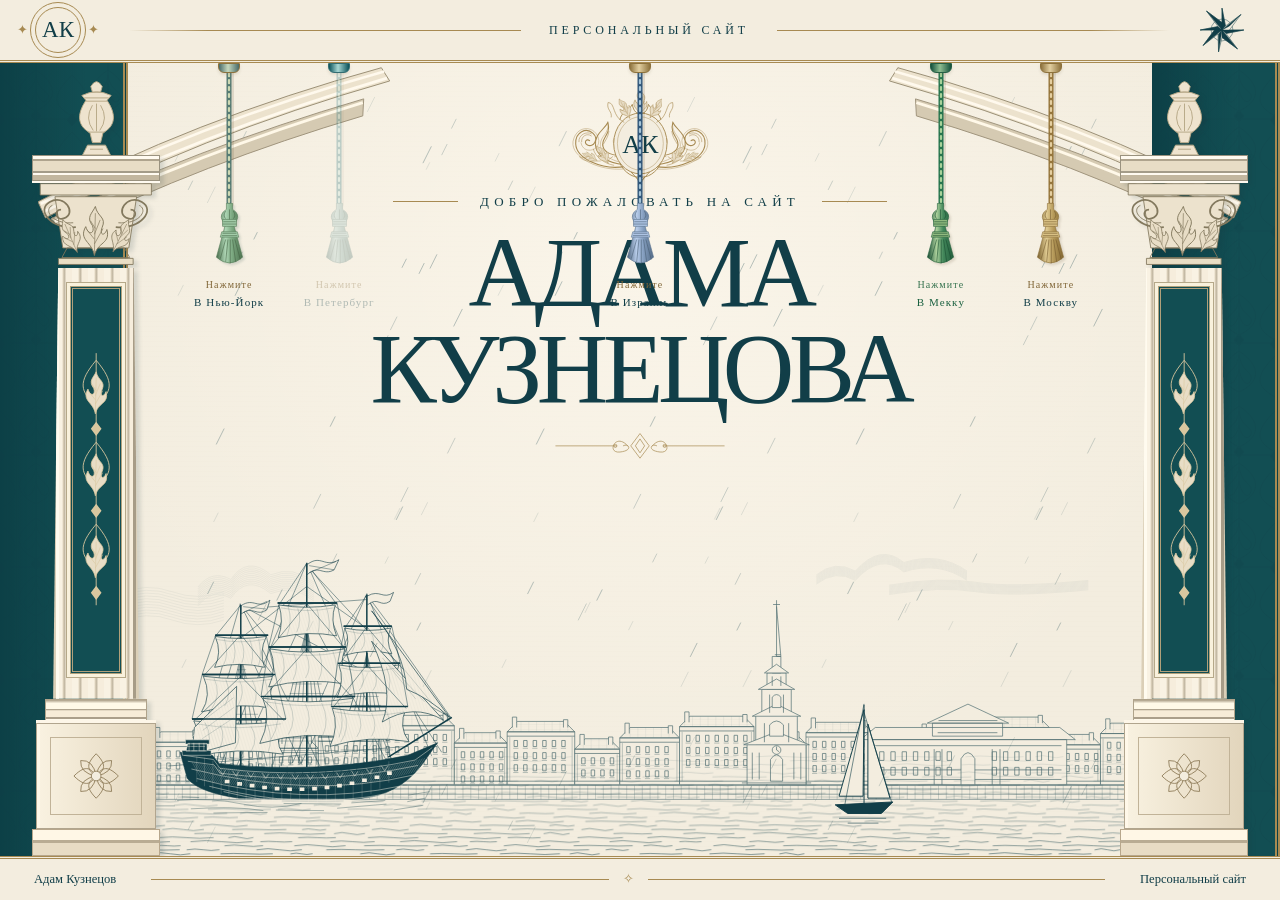
==== commit 4f71667c: "Add Israel scene and modernize Russian text" ====
--- a/index.html
+++ b/index.html
@@ -6,8 +6,8 @@
   <meta name="viewport" content="width=device-width, initial-scale=1">
   <meta name="color-scheme" content="light">
   <meta name="theme-color" content="#124e53">
-  <meta name="description" content="Адамъ Кузнецовъ — персональный сайтъ.">
-  <title>Адамъ Кузнецовъ — Персональный сайтъ</title>
+  <meta name="description" content="Адам Кузнецов — персональный сайт.">
+  <title>Адам Кузнецов — Персональный сайт</title>
   <link rel="stylesheet" href="styles.css">
 </head>
 <body>
@@ -100,14 +100,14 @@
   </symbol>
 </defs></svg>
 
-  <main class="book" aria-label="Персональный сайтъ Адама Кузнецова">
+  <main class="book" aria-label="Персональный сайт Адама Кузнецова">
   <div class="book-stage">
 <!-- Петербург — начальная сцена. data-fold у деталей задаёт способ сгиба, data-delay — их очередь при перелистывании. -->
   <section id="petersburg-scene" class="site scene scene--petersburg" aria-labelledby="name">
     <header class="masthead">
       <span class="small-seal" aria-hidden="true">АК</span>
-      <div class="header-title"><p class="site-label">ПЕРСОНАЛЬНЫЙ САЙТЪ</p></div>
-      <button class="compass-trigger" type="button" aria-label="Роза вѣтровъ"><svg class="compass" viewBox="0 0 80 80" aria-hidden="true"><use href="#compass"/></svg></button>
+      <div class="header-title"><p class="site-label">ПЕРСОНАЛЬНЫЙ САЙТ</p></div>
+      <button class="compass-trigger" type="button" aria-label="Роза ветров"><svg class="compass" viewBox="0 0 80 80" aria-hidden="true"><use href="#compass"/></svg></button>
     </header>
     <div class="hero">
       <div class="petersburg-rain" aria-hidden="true" hidden></div>
@@ -139,7 +139,7 @@
           <svg viewBox="0 0 230 160"><use href="#crest"/><text class="monogram" x="115" y="91" dy=".35em" text-anchor="middle">АК</text></svg>
         </div>
         <div class="intro-copy" data-fold="copy" data-delay=".22">
-        <p class="welcome">ДОБРО ПОЖАЛОВАТЬ НА САЙТЪ</p>
+        <p class="welcome">ДОБРО ПОЖАЛОВАТЬ НА САЙТ</p>
         <!-- Реальный текст: имя и фамилию можно редактировать здесь. -->
         <h1 id="name"><span>АДАМА</span> <span>КУЗНЕЦОВА</span></h1>
         <svg class="name-rule" viewBox="0 0 220 36" aria-hidden="true"><use href="#divider"/></svg>
@@ -1166,16 +1166,16 @@
       </div>
     </div>
     <footer class="site-footer">
-      <span>Адамъ Кузнецовъ</span>
+      <span>Адам Кузнецов</span>
       <span class="footer-rule" aria-hidden="true">✧</span>
-      <span>Персональный сайтъ</span>
+      <span>Персональный сайт</span>
     </footer>
   </section>
 <!-- Москва: кирпичная рамка, снег и кремлёвский пейзаж без воды. -->
   <section id="moscow-scene" class="site scene scene--moscow" aria-labelledby="moscow-title">
     <header class="masthead">
       <span class="small-seal" aria-hidden="true">АК</span>
-      <div class="header-title"><p class="site-label">ПЕРСОНАЛЬНЫЙ САЙТЪ</p></div>
+      <div class="header-title"><p class="site-label">ПЕРСОНАЛЬНЫЙ САЙТ</p></div>
       <svg class="moscow-header-rosette" viewBox="0 0 80 80" aria-hidden="true"><path d="M40 5 51 25 75 40 51 54 40 75 28 54 5 40 28 25Z" fill="none" stroke="currentColor"/><path d="M40 21 58 40 40 59 22 40ZM40 5V21M75 40H58M40 75V59M5 40H22" fill="none" stroke="currentColor"/></svg>
     </header>
     <div class="hero hero--moscow">
@@ -1221,8 +1221,8 @@
           <svg viewBox="0 0 120 130"><path d="M18 9H102V71Q102 103 60 121Q18 103 18 71Z" fill="none" stroke="currentColor" stroke-width="1.4"/><path d="M25 16H95V70Q95 97 60 113Q25 97 25 70Z" fill="none" stroke="currentColor" stroke-width=".6"/><text x="60" y="66" dy=".3em" text-anchor="middle">АК</text><path d="M40 93H80M60 84V102" stroke="currentColor" stroke-width=".7"/></svg>
         </div>
         <div class="intro-copy" data-fold="copy" data-delay=".24">
-          <p class="welcome">МОЙ ГОРОДЪ</p>
-          <h2 id="moscow-title"><span class="residence-prefix">Живу въ</span><span>Москвѣ</span></h2>
+          <p class="welcome">МОЙ ГОРОД</p>
+          <h2 id="moscow-title"><span class="residence-prefix">Живу в</span><span>Москве</span></h2>
           <svg class="moscow-rule" viewBox="0 0 240 32" aria-hidden="true"><path d="M0 16H90M150 16H240M102 16 120 3 138 16 120 29ZM109 16 120 9 131 16 120 23Z" fill="none" stroke="currentColor" stroke-width=".8"/></svg>
         </div>
       </div>
@@ -1309,16 +1309,16 @@
       </div>
     </div>
     <footer class="site-footer">
-      <span>Адамъ Кузнецовъ</span>
+      <span>Адам Кузнецов</span>
       <span class="footer-rule" aria-hidden="true">✧</span>
-      <span>Персональный сайтъ</span>
+      <span>Персональный сайт</span>
     </footer>
   </section>
 <!-- Нью-Йорк: статуя, вода и дождь. Городское оформление задаётся отдельной темой. -->
   <section id="newyork-scene" class="site scene scene--newyork" aria-labelledby="newyork-title">
     <header class="masthead">
       <span class="small-seal" aria-hidden="true">АК</span>
-      <div class="header-title"><p class="site-label">ПЕРСОНАЛЬНЫЙ САЙТЪ</p></div>
+      <div class="header-title"><p class="site-label">ПЕРСОНАЛЬНЫЙ САЙТ</p></div>
       <svg class="newyork-header-mark" viewBox="0 0 80 80" aria-hidden="true"><path d="M10 70V25H24V15H34V5H46V15H56V25H70V70M17 70V32H31V22H49V32H63V70M24 70V39H38V29H42V39H56V70M38 5V70M42 5V70" fill="none" stroke="currentColor"/></svg>
     </header>
     <div class="hero hero--newyork">
@@ -1558,9 +1558,9 @@
       <div class="intro intro--newyork">
         <div class="newyork-medallion" data-fold="paper" data-delay=".12" aria-hidden="true"><svg viewBox="0 0 100 100"><path d="M20 12H80V88H20ZM26 18H74V82H26" fill="none" stroke="currentColor" stroke-width=".7"/><text x="50" y="50" dy=".35em" text-anchor="middle">АК</text></svg></div>
         <div class="intro-copy" data-fold="copy" data-delay=".24">
-          <p class="welcome">ЗА ОКЕАНЪ · ВЪ США</p>
-          <h2 id="newyork-title"><span>Нью-Іоркъ</span></h2>
-          <p class="newyork-copy">Знаю американскій англійскій.<br>Мечтаю слетать въ Нью-Іоркъ.</p>
+          <p class="welcome">ЗА ОКЕАН · В США</p>
+          <h2 id="newyork-title"><span>Нью-Йорк</span></h2>
+          <p class="newyork-copy">Знаю американский английский.<br>Мечтаю слетать в Нью-Йорк.</p>
           <svg class="newyork-rule" viewBox="0 0 240 24" aria-hidden="true"><path d="M0 12H105M135 12H240M115 8H125V16H115Z" fill="none" stroke="currentColor" stroke-width=".8"/></svg>
         </div>
       </div>
@@ -1668,16 +1668,16 @@
       </div>
     </div>
     <footer class="site-footer">
-      <span>Адамъ Кузнецовъ</span>
+      <span>Адам Кузнецов</span>
       <span class="footer-rule" aria-hidden="true">✧</span>
-      <span>Персональный сайтъ</span>
+      <span>Персональный сайт</span>
     </footer>
   </section>
 <!-- Мекка: плоская гравюра Каабы, арка и приземный песок с тепловым искажением. -->
   <section id="mecca-scene" class="site scene scene--mecca" aria-labelledby="mecca-title">
     <header class="masthead">
       <span class="small-seal" aria-hidden="true">АК</span>
-      <div class="header-title"><p class="site-label">ПЕРСОНАЛЬНЫЙ САЙТЪ</p></div>
+      <div class="header-title"><p class="site-label">ПЕРСОНАЛЬНЫЙ САЙТ</p></div>
       <svg class="mecca-header-star" viewBox="0 0 80 80" aria-hidden="true"><path d="M40 5 50 18H66V33L77 40 66 49V64H50L40 77 30 64H14V49L3 40 14 33V18H30Z" fill="none" stroke="currentColor"/><circle cx="40" cy="41" r="14" fill="none" stroke="currentColor"/></svg>
     </header>
     <div class="hero hero--mecca">
@@ -1709,9 +1709,9 @@
           <svg viewBox="0 0 120 120"><path d="M60 3 75 23H97V45L117 60 97 75V97H75L60 117 45 97H23V75L3 60 23 45V23H45Z" fill="none" stroke="currentColor" stroke-width="1"/><path d="M60 13 73 31H89V47L107 60 89 73V89H73L60 107 47 89H31V73L13 60 31 47V31H47Z" fill="none" stroke="currentColor" stroke-width=".6"/><circle cx="60" cy="60" r="31" fill="none" stroke="currentColor" stroke-width=".7"/><text x="60" y="61" dy=".3em" text-anchor="middle">АК</text></svg>
         </div>
         <div class="intro-copy" data-fold="copy" data-delay=".24">
-          <p class="welcome">О ВѢРѢ</p>
+          <p class="welcome">О ВЕРЕ</p>
           <h2 id="mecca-title"><span>Мекка</span></h2>
-          <p class="mecca-copy">Исповѣдую исламъ<br>суннитскаго толку.</p>
+          <p class="mecca-copy">Исповедую ислам<br>суннитского толка.</p>
           <svg class="mecca-rule" viewBox="0 0 240 32" aria-hidden="true"><path d="M0 16H91M149 16H240M120 2 126 10H134V22H126L120 30 114 22H106V10H114Z" fill="none" stroke="currentColor" stroke-width=".8"/><path d="m120 9 7 7-7 7-7-7Z" fill="none" stroke="currentColor" stroke-width=".7"/></svg>
         </div>
       </div>
@@ -1767,16 +1767,34 @@
       </div>
     </div>
     <footer class="site-footer">
-      <span>Адамъ Кузнецовъ</span>
+      <span>Адам Кузнецов</span>
       <span class="footer-rule" aria-hidden="true">✧</span>
-      <span>Персональный сайтъ</span>
+      <span>Персональный сайт</span>
     </footer>
   </section>
 <!-- Секретная сцена открывается после десяти нажатий на розу ветров и натяжения появившейся верёвки. -->
   <section id="safari-scene" class="site scene scene--safari" aria-labelledby="safari-title">
     <header class="masthead"><span class="small-seal">АК</span><div class="header-title"><p class="site-label">ТАЙНАЯ КОМНАТА</p></div></header>
     <div class="hero hero--safari"><div class="safari-message" data-fold="copy" data-delay=".18"><h2 id="safari-title"><span>Я ненавижу</span><span>WebKit</span></h2></div></div>
-    <footer class="site-footer"><span>Адамъ Кузнецовъ</span><span class="footer-rule" aria-hidden="true">✧</span><span>Персональный сайтъ</span></footer>
+    <footer class="site-footer"><span>Адам Кузнецов</span><span class="footer-rule" aria-hidden="true">✧</span><span>Персональный сайт</span></footer>
+  </section>
+  <section id="israel-scene" class="site scene scene--israel" aria-labelledby="israel-title">
+    <header class="masthead"><span class="site-label">ПУТЕШЕСТВИЯ</span><svg class="israel-star" viewBox="0 0 40 40" aria-hidden="true"><path d="M20 3 37 33H3ZM20 37 3 7h34Z" fill="none" stroke="currentColor" stroke-width="1.5"/></svg><span class="site-label">АДАМ КУЗНЕЦОВ</span></header>
+    <div class="hero hero--israel">
+      <div class="israel-border" data-fold="paper" data-delay=".06" aria-hidden="true"></div>
+      <div class="intro intro--israel"><div class="intro-copy" data-fold="copy" data-delay=".20">
+        <p class="welcome">ЗЕМЛЯ СВЕТА И КАМНЯ</p><h2 id="israel-title">Иерусалим</h2>
+        <p class="israel-copy">Хоть и не во всём поддерживаю Израиль, но очень хочу слетать в Иерусалим и Тель-Авив</p>
+        <div class="israel-ornament" aria-hidden="true">✦ ───── ✦ ───── ✦</div>
+      </div></div>
+      <svg class="israel-skyline" data-fold="paper" data-delay=".14" viewBox="0 0 1200 330" preserveAspectRatio="xMidYMax meet" aria-hidden="true">
+        <g fill="#e2c99d" stroke="#927347" stroke-width="2" stroke-linejoin="round">
+        <path d="M0 330V245h65v-40h80v40h35v-78h75v78h30v-46h78v46h35v-60h70v60h42v-82h180v82h35v-52h78v52h36v-90h73v90h40v-55h80v55h45v-38h73v123Z"/>
+        <path d="M435 245v-70h330v70M474 175v-48h252v48M491 127c0-114 218-114 218 0Z" fill="#d6b77b"/><path d="M520 124c8-77 152-77 160 0Z" fill="#bd9653"/><path d="M600 21V7m-9 8h18" fill="none"/>
+        <path d="M0 268h1200v62H0Z" fill="#d0b286"/><path d="M0 286h1200M0 306h1200M35 268v18m90-18v18m90-18v18m90-18v18m90-18v18m90-18v18m90-18v18m90-18v18m90-18v18m90-18v18m90-18v18m90-18v18m90-18v18M80 286v20m90-20v20m90-20v20m90-20v20m90-20v20m90-20v20m90-20v20m90-20v20m90-20v20m90-20v20m90-20v20m90-20v20" fill="none" opacity=".6"/>
+        <path d="M196 245v-43q22-34 44 0v43m276 0v-45q18-25 36 0v45m90 0v-45q18-25 36 0v45m175 0v-47q21-32 42 0v47" fill="#af8958"/>
+        </g></svg>
+    </div><footer class="site-footer"><span>Адам Кузнецов</span><span class="footer-rule" aria-hidden="true">✧</span><span>Персональный сайт</span></footer>
   </section>
 <!-- Верёвки вынесены из отдельных сцен: сохраняют свою физику и постоянные направления, пока рамки меняются вокруг них. -->
   <div class="cord-system">
@@ -1794,7 +1812,7 @@
       <path d="M15 21h18v9H15ZM14 37h20l2 7H12Z" fill="#d9c184" stroke="#8d723d" stroke-width=".8"/>
       <path d="M19 47 12 72m10-25-3 29m6-29v31m3-31 4 29m-1-29 7 26M19 10q-4 6 0 10m5-12v13m5-11q4 6 0 10M16 24h16m-17 3h18M15 39h18m-19 3h20" fill="none" stroke="#6e542a" stroke-width=".7"/>
     </svg>
-    <span class="cord-label"><span class="cord-action">Нажмите</span><span class="cord-destination">въ Москву</span></span>
+    <span class="cord-label"><span class="cord-action">Нажмите</span><span class="cord-destination">в Москву</span></span>
   </button>
     </div>
   </div>
@@ -1806,14 +1824,14 @@
       <path class="rope-body" d="M50 10V140"/>
       <path class="rope-braid" d="M50 10V140"/>
     </svg>
-  <button class="pull-cord" type="button" aria-label="Потянуть верёвочку вниз и открыть страницу о Петербургѣ" aria-controls="petersburg-scene" aria-describedby="cord-instructions">
+  <button class="pull-cord" type="button" aria-label="Потянуть верёвочку вниз и открыть страницу о Петербурге" aria-controls="petersburg-scene" aria-describedby="cord-instructions">
     <svg class="cord-tassel" viewBox="0 0 48 85" aria-hidden="true">
       <defs><linearGradient id="tassel-petersburg"><stop stop-color="#79602d"/><stop offset=".35" stop-color="#dfca91"/><stop offset=".6" stop-color="#b79b5b"/><stop offset="1" stop-color="#806530"/></linearGradient></defs>
       <path d="M20 0h8v8q10 6 5 15l-3 7 11 40q-17 15-34 0l11-40-3-7q-5-9 5-15Z" fill="url(#tassel-petersburg)" stroke="#8d723d" stroke-width=".8"/>
       <path d="M15 21h18v9H15ZM14 37h20l2 7H12Z" fill="#d9c184" stroke="#8d723d" stroke-width=".8"/>
       <path d="M19 47 12 72m10-25-3 29m6-29v31m3-31 4 29m-1-29 7 26M19 10q-4 6 0 10m5-12v13m5-11q4 6 0 10M16 24h16m-17 3h18M15 39h18m-19 3h20" fill="none" stroke="#6e542a" stroke-width=".7"/>
     </svg>
-    <span class="cord-label"><span class="cord-action">Нажмите</span><span class="cord-destination">Въ Петербургъ</span></span>
+    <span class="cord-label"><span class="cord-action">Нажмите</span><span class="cord-destination">В Петербург</span></span>
   </button>
     </div>
   </div>
@@ -1832,7 +1850,7 @@
       <path d="M15 21h18v9H15ZM14 37h20l2 7H12Z" fill="#d9c184" stroke="#8d723d" stroke-width=".8"/>
       <path d="M19 47 12 72m10-25-3 29m6-29v31m3-31 4 29m-1-29 7 26M19 10q-4 6 0 10m5-12v13m5-11q4 6 0 10M16 24h16m-17 3h18M15 39h18m-19 3h20" fill="none" stroke="#6e542a" stroke-width=".7"/>
     </svg>
-    <span class="cord-label"><span class="cord-action">Нажмите</span><span class="cord-destination">въ Нью-Іоркъ</span></span>
+    <span class="cord-label"><span class="cord-action">Нажмите</span><span class="cord-destination">в Нью-Йорк</span></span>
   </button>
     </div>
   </div>
@@ -1844,14 +1862,14 @@
       <path class="rope-body" d="M50 10V140"/>
       <path class="rope-braid" d="M50 10V140"/>
     </svg>
-  <button class="pull-cord" type="button" aria-label="Потянуть верёвочку вниз и открыть страницу о Меккѣ" aria-controls="mecca-scene" aria-describedby="cord-instructions">
+  <button class="pull-cord" type="button" aria-label="Потянуть верёвочку вниз и открыть страницу о Мекке" aria-controls="mecca-scene" aria-describedby="cord-instructions">
     <svg class="cord-tassel" viewBox="0 0 48 85" aria-hidden="true">
       <defs><linearGradient id="tassel-green"><stop stop-color="#164a32"/><stop offset=".35" stop-color="#acd09b"/><stop offset=".6" stop-color="#43885b"/><stop offset="1" stop-color="#225c3c"/></linearGradient></defs>
       <path d="M20 0h8v8q10 6 5 15l-3 7 11 40q-17 15-34 0l11-40-3-7q-5-9 5-15Z" fill="url(#tassel-green)" stroke="#27633e" stroke-width=".8"/>
       <path d="M15 21h18v9H15ZM14 37h20l2 7H12Z" fill="#90ba7f" stroke="#27633e" stroke-width=".8"/>
       <path d="M19 47 12 72m10-25-3 29m6-29v31m3-31 4 29m-1-29 7 26M19 10q-4 6 0 10m5-12v13m5-11q4 6 0 10M16 24h16m-17 3h18M15 39h18m-19 3h20" fill="none" stroke="#16492e" stroke-width=".7"/>
     </svg>
-    <span class="cord-label"><span class="cord-action">Нажмите</span><span class="cord-destination">Въ Мекку</span></span>
+    <span class="cord-label"><span class="cord-action">Нажмите</span><span class="cord-destination">В Мекку</span></span>
   </button>
     </div>
   </div>
@@ -1864,14 +1882,33 @@
       <path class="rope-body" d="M50 10V140"/>
       <path class="rope-braid" d="M50 10V140"/>
     </svg>
-  <button class="pull-cord" data-pull-only="true" type="button" aria-label="Потянуть верёвочку вниз и открыть страницу съ секретомъ" aria-controls="safari-scene" aria-describedby="cord-instructions">
+  <button class="pull-cord" data-pull-only="true" type="button" aria-label="Потянуть верёвочку вниз и открыть страницу с секретом" aria-controls="safari-scene" aria-describedby="cord-instructions">
     <svg class="cord-tassel" viewBox="0 0 48 85" aria-hidden="true">
       <defs><linearGradient id="tassel-secret"><stop stop-color="#79602d"/><stop offset=".35" stop-color="#dfca91"/><stop offset=".6" stop-color="#b79b5b"/><stop offset="1" stop-color="#806530"/></linearGradient></defs>
       <path d="M20 0h8v8q10 6 5 15l-3 7 11 40q-17 15-34 0l11-40-3-7q-5-9 5-15Z" fill="url(#tassel-secret)" stroke="#8d723d" stroke-width=".8"/>
       <path d="M15 21h18v9H15ZM14 37h20l2 7H12Z" fill="#d9c184" stroke="#8d723d" stroke-width=".8"/>
       <path d="M19 47 12 72m10-25-3 29m6-29v31m3-31 4 29m-1-29 7 26M19 10q-4 6 0 10m5-12v13m5-11q4 6 0 10M16 24h16m-17 3h18M15 39h18m-19 3h20" fill="none" stroke="#6e542a" stroke-width=".7"/>
     </svg>
-    <span class="cord-label"><span class="cord-action">Нажмите</span><span class="cord-destination">Въ тайную комнату</span></span>
+    <span class="cord-label"><span class="cord-action">Нажмите</span><span class="cord-destination">В тайную комнату</span></span>
+  </button>
+    </div>
+  </div>
+  <div class="cord-system cord-system--israel">
+    <span class="cord-anchor" aria-hidden="true"></span>
+    <div class="cord-feed">
+    <svg class="rope-line" aria-hidden="true">
+      <path class="rope-shadow" d="M50 10V140"/>
+      <path class="rope-body" d="M50 10V140"/>
+      <path class="rope-braid" d="M50 10V140"/>
+    </svg>
+  <button class="pull-cord" type="button" aria-label="Потянуть верёвочку вниз и открыть страницу о Израиле" aria-controls="israel-scene" aria-describedby="cord-instructions">
+    <svg class="cord-tassel" viewBox="0 0 48 85" aria-hidden="true">
+      <defs><linearGradient id="tassel-israel"><stop stop-color="#79602d"/><stop offset=".35" stop-color="#dfca91"/><stop offset=".6" stop-color="#b79b5b"/><stop offset="1" stop-color="#806530"/></linearGradient></defs>
+      <path d="M20 0h8v8q10 6 5 15l-3 7 11 40q-17 15-34 0l11-40-3-7q-5-9 5-15Z" fill="url(#tassel-israel)" stroke="#8d723d" stroke-width=".8"/>
+      <path d="M15 21h18v9H15ZM14 37h20l2 7H12Z" fill="#d9c184" stroke="#8d723d" stroke-width=".8"/>
+      <path d="M19 47 12 72m10-25-3 29m6-29v31m3-31 4 29m-1-29 7 26M19 10q-4 6 0 10m5-12v13m5-11q4 6 0 10M16 24h16m-17 3h18M15 39h18m-19 3h20" fill="none" stroke="#6e542a" stroke-width=".7"/>
+    </svg>
+    <span class="cord-label"><span class="cord-action">Нажмите</span><span class="cord-destination">В Израиль</span></span>
   </button>
     </div>
   </div>
--- a/styles.css
+++ b/styles.css
@@ -1009,3 +1009,28 @@
     .book-motion .scene--mecca h2 { font-size: min(20cqw, 14cqh); }
   }
 }
+
+@font-face { font-family: "Rubik Israel"; src: url("src/fonts/Rubik-VF.ttf") format("truetype"); font-weight: 300 900; font-display: swap; }
+@layer viewport {
+.scene--israel { --ink: #31577a; --paper: #f5eddb; --paper-light: #fffaf0; background: var(--paper); color: var(--ink); }
+.scene--israel .masthead, .scene--israel .site-footer { background: #31577a; color: #fffaf0; border-color: #bba36f; }
+.hero--israel { background: linear-gradient(#ecf3f4, #f5eddb 70%); overflow: hidden; }
+.israel-border { position:absolute; inset: 2.5%; border: 3px double #aa8c59; pointer-events:none; z-index:2; }
+.israel-border::before { content:""; position:absolute; inset:8px; border:1px solid #31577a; opacity:.5; }
+.scene--israel .masthead { display: grid; grid-template-columns: 1fr 32px 1fr; gap: 8px; }
+.scene--israel .masthead .site-label:first-child { text-align: left; }
+.scene--israel .masthead .site-label:last-child { text-align: right; }
+.israel-star { width: 32px; height: 32px; }
+.intro--israel { position:relative; z-index:3; padding: min(23vh, 205px) 18px 0; text-align:center; }
+.book-motion .scene--israel .intro { padding-block-start: min(23vh, 205px); }
+.scene--israel .site-label { letter-spacing: .08em; font-size: clamp(8px, 1.2vw, 12px); }
+.intro--israel .welcome { font-family:"Rubik Israel",sans-serif; letter-spacing:.22em; font-size:12px; }
+.intro--israel h2 { font-family:"Rubik Israel",serif; font-size:clamp(42px,7vw,100px); font-weight:500; line-height:1.1; font-variant-caps:normal; letter-spacing:-.04em; }
+.israel-copy { font-family:"Rubik Israel",sans-serif; font-size:clamp(14px,2.3vh,23px); line-height:1.45; max-width:650px; margin: 1em auto; text-wrap:balance; }
+.israel-ornament { color:#a7854f; letter-spacing:.15em; }
+.israel-skyline { position:absolute; bottom:0; left:0; width:100%; height:36%; z-index:1; }
+.book-motion .scene--israel { z-index:1; opacity:0; }
+.book-motion .cord-system--israel { inset-inline-start: calc(50% - 50px); inset-inline-end:auto; }
+.cord-system--israel .rope-body { stroke:#31577a; } .cord-system--israel .rope-braid { stroke:#a6c5d8; } .cord-system--israel .cord-tassel { filter:hue-rotate(170deg) saturate(.6); }
+@media (width < 700px) { .book-motion .cord-system--israel { inset-inline-start:calc(50% - 32.5px); --rope-length:42px; } .book-motion .scene--israel .intro { padding-block-start: 160px; } .intro--israel h2 { font-size:clamp(35px, 10vw, 64px); } .israel-copy { max-width:80%; font-size:clamp(13px,2.1vh,18px); } .israel-skyline { height:29%; } }
+}
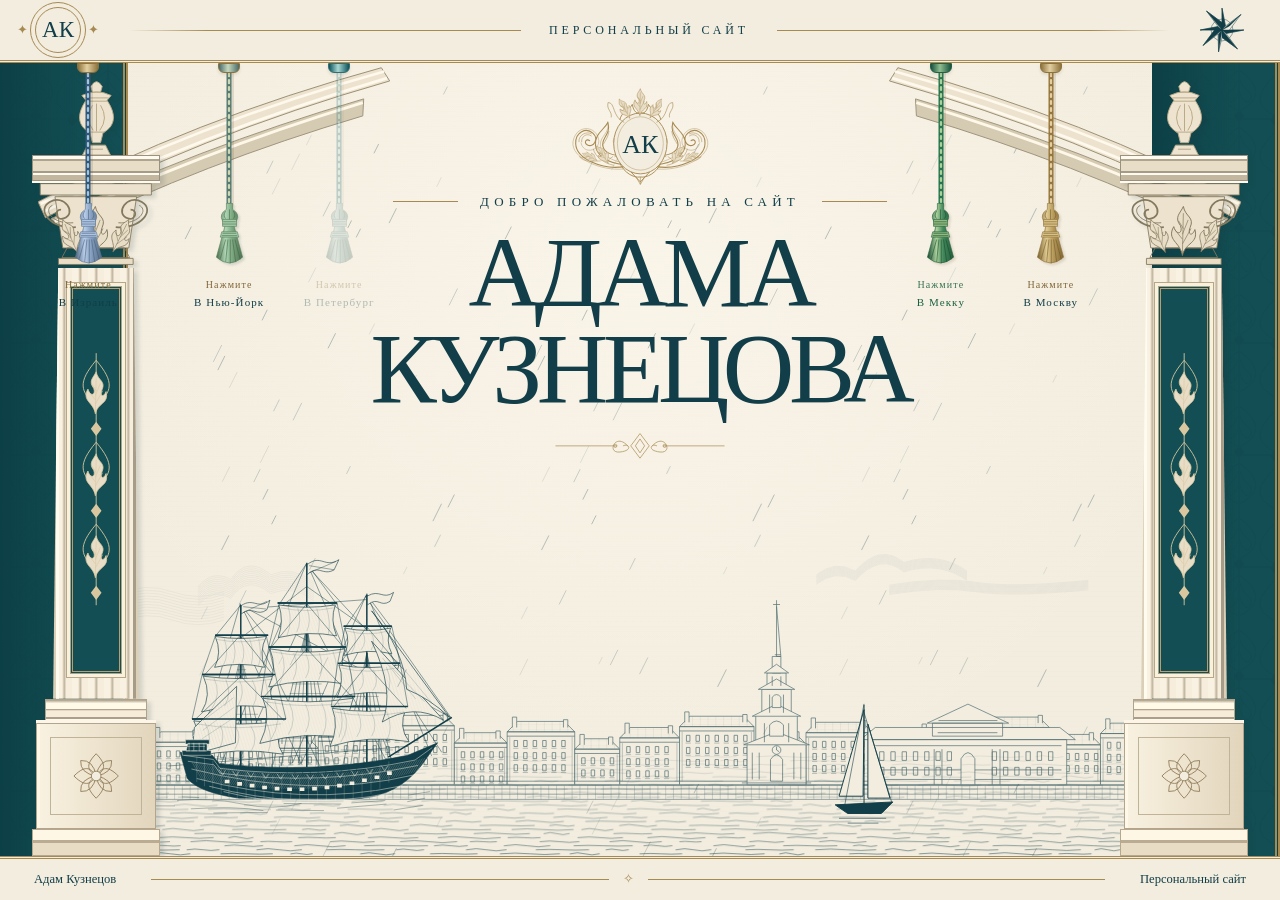
==== commit 611a6f39: "Redesign Jerusalem as an animated engraved book scene" ====
--- a/index.html
+++ b/index.html
@@ -1781,19 +1781,30 @@
   <section id="israel-scene" class="site scene scene--israel" aria-labelledby="israel-title">
     <header class="masthead"><span class="site-label">ПУТЕШЕСТВИЯ</span><svg class="israel-star" viewBox="0 0 40 40" aria-hidden="true"><path d="M20 3 37 33H3ZM20 37 3 7h34Z" fill="none" stroke="currentColor" stroke-width="1.5"/></svg><span class="site-label">АДАМ КУЗНЕЦОВ</span></header>
     <div class="hero hero--israel">
-      <div class="israel-border" data-fold="paper" data-delay=".06" aria-hidden="true"></div>
-      <div class="intro intro--israel"><div class="intro-copy" data-fold="copy" data-delay=".20">
-        <p class="welcome">ЗЕМЛЯ СВЕТА И КАМНЯ</p><h2 id="israel-title">Иерусалим</h2>
-        <p class="israel-copy">Хоть и не во всём поддерживаю Израиль, но очень хочу слетать в Иерусалим и Тель-Авив</p>
-        <div class="israel-ornament" aria-hidden="true">✦ ───── ✦ ───── ✦</div>
-      </div></div>
-      <svg class="israel-skyline" data-fold="paper" data-delay=".14" viewBox="0 0 1200 330" preserveAspectRatio="xMidYMax meet" aria-hidden="true">
-        <g fill="#e2c99d" stroke="#927347" stroke-width="2" stroke-linejoin="round">
-        <path d="M0 330V245h65v-40h80v40h35v-78h75v78h30v-46h78v46h35v-60h70v60h42v-82h180v82h35v-52h78v52h36v-90h73v90h40v-55h80v55h45v-38h73v123Z"/>
-        <path d="M435 245v-70h330v70M474 175v-48h252v48M491 127c0-114 218-114 218 0Z" fill="#d6b77b"/><path d="M520 124c8-77 152-77 160 0Z" fill="#bd9653"/><path d="M600 21V7m-9 8h18" fill="none"/>
-        <path d="M0 268h1200v62H0Z" fill="#d0b286"/><path d="M0 286h1200M0 306h1200M35 268v18m90-18v18m90-18v18m90-18v18m90-18v18m90-18v18m90-18v18m90-18v18m90-18v18m90-18v18m90-18v18m90-18v18m90-18v18M80 286v20m90-20v20m90-20v20m90-20v20m90-20v20m90-20v20m90-20v20m90-20v20m90-20v20m90-20v20m90-20v20m90-20v20" fill="none" opacity=".6"/>
-        <path d="M196 245v-43q22-34 44 0v43m276 0v-45q18-25 36 0v45m90 0v-45q18-25 36 0v45m175 0v-47q21-32 42 0v47" fill="#af8958"/>
-        </g></svg>
+      <div class="israel-frame" data-fold="paper" data-delay=".06" aria-hidden="true"><svg xmlns="http://www.w3.org/2000/svg" viewBox="0 0 1200 1000" preserveAspectRatio="none" class="israel-frame-art">
+  <defs>
+    <path id="israel-cord-rail" d="M112 208Q112 134 224 111H370Q480 108 600 30Q720 108 830 111H976Q1088 134 1088 208"/>
+    <pattern id="israel-geometric-tile" width="64" height="64" patternUnits="userSpaceOnUse">
+      <path d="M32 5 40 13H51V24L59 32 51 40V51H40L32 59 24 51H13V40L5 32 13 24V13H24Z" fill="none" stroke="var(--gold)" stroke-width=".8"/>
+      <path d="M0 0 32 13 64 0M0 64 32 51 64 64M0 0 13 32 0 64M64 0 51 32 64 64M24 24H40V40H24ZM24 24 40 40M40 24 24 40" fill="none" stroke="var(--gold)" stroke-width=".5"/>
+      <circle cx="32" cy="32" r="3" fill="var(--gold)"/>
+    </pattern>
+  </defs>
+  <rect width="1200" height="1000" fill="var(--sea)"/>
+  <rect width="1200" height="1000" fill="url(#israel-geometric-tile)" opacity=".32"/>
+  <path d="M112 1000V208Q112 134 224 111H370Q480 108 600 30Q720 108 830 111H976Q1088 134 1088 208V1000Z" fill="var(--paper)" stroke="var(--gold)" stroke-width="2"/>
+  <path d="M122 1000V211Q122 143 226 121H372Q485 119 600 43Q715 119 828 121H974Q1078 143 1078 211V1000" fill="none" stroke="var(--gold)" stroke-width=".8"/>
+  <path d="M101 1000V205Q101 125 221 100H368Q477 97 600 17Q723 97 832 100H979Q1099 125 1099 205V1000M15 0V1000M28 0V1000M1172 0V1000M1185 0V1000" fill="none" stroke="var(--gold)" stroke-width=".65" opacity=".75"/>
+  <path d="M46 0V1000M83 0V1000M1117 0V1000M1154 0V1000" fill="none" stroke="var(--gold)" stroke-width=".45" opacity=".35"/>
+  <g fill="var(--gold)">
+    <path d="m600 21 4 8-4 7-4-7ZM106 257l4 8-4 8-4-8ZM1094 257l4 8-4 8-4-8Z"/>
+  </g>
+</svg>
+</div>
+      <div class="israel-atmosphere" aria-hidden="true"><div class="israel-rays"></div><svg class="israel-birds" viewBox="0 0 300 80"><path d="M10 35q10-10 20 0q10-10 20 0m70-14q8-8 16 0q8-8 16 0m90 30q7-7 14 0q7-7 14 0" fill="none" stroke="currentColor" stroke-width="1"/></svg></div>
+      <div class="intro intro--israel"><div class="israel-medallion" data-fold="paper" data-delay=".12" aria-hidden="true"><svg viewBox="0 0 100 100"><circle cx="50" cy="50" r="45" fill="none" stroke="currentColor"/><path d="M50 12 83 70H17ZM50 88 17 30h66Z" fill="none" stroke="currentColor"/></svg></div>
+      <div class="intro-copy" data-fold="copy" data-delay=".24"><p class="welcome">ЗЕМЛЯ СВЕТА И КАМНЯ</p><h2 id="israel-title">Иерусалим</h2><p class="israel-copy">Хоть и не во всём поддерживаю Израиль, но очень хочу слетать в Иерусалим и Тель-Авив</p><svg class="israel-rule" viewBox="0 0 240 24" aria-hidden="true"><path d="M0 12h90m60 0h90M120 2l10 10-10 10-10-10Z" fill="none" stroke="currentColor"/></svg></div></div>
+      <div class="israel-city" data-fold="paper" data-delay=".14" aria-hidden="true"><svg class="israel-skyline" xmlns="http://www.w3.org/2000/svg" viewBox="0 0 1200 360" aria-hidden="true"><defs><pattern id="israel-stone" width="36" height="20" patternUnits="userSpaceOnUse"><path d="M0 0H36M0 20H36M18 0V10M0 10H36M7 10V20" fill="none" stroke="currentColor" stroke-width=".45" opacity=".4"/></pattern></defs><g fill="var(--paper)" stroke="currentColor" stroke-width="1"><g><path d="M-20 310V250h65v60Z"/><path d="M-20 250h65v60h-65Z" fill="url(#israel-stone)"/><path d="M-14 250a26 23 0 0 1 52 0Z"/><path d="M-10 277v-9q4-9 8 0v9Z" fill="var(--stone)"/><path d="M7 277v-9q4-9 8 0v9Z" fill="var(--stone)"/><path d="M24 277v-9q4-9 8 0v9Z" fill="var(--stone)"/></g><g><path d="M37 310V219h65v91Z"/><path d="M37 219h65v91h-65Z" fill="url(#israel-stone)"/><path d="M47 246v-9q4-9 8 0v9Z" fill="var(--stone)"/><path d="M64 246v-9q4-9 8 0v9Z" fill="var(--stone)"/><path d="M81 246v-9q4-9 8 0v9Z" fill="var(--stone)"/></g><g><path d="M94 310V188h65v122Z"/><path d="M94 188h65v122h-65Z" fill="url(#israel-stone)"/><path d="M104 215v-9q4-9 8 0v9Z" fill="var(--stone)"/><path d="M121 215v-9q4-9 8 0v9Z" fill="var(--stone)"/><path d="M138 215v-9q4-9 8 0v9Z" fill="var(--stone)"/></g><g><path d="M151 310V232h65v78Z"/><path d="M151 232h65v78h-65Z" fill="url(#israel-stone)"/><path d="M157 232a26 23 0 0 1 52 0Z"/><path d="M161 259v-9q4-9 8 0v9Z" fill="var(--stone)"/><path d="M178 259v-9q4-9 8 0v9Z" fill="var(--stone)"/><path d="M195 259v-9q4-9 8 0v9Z" fill="var(--stone)"/></g><g><path d="M208 310V201h65v109Z"/><path d="M208 201h65v109h-65Z" fill="url(#israel-stone)"/><path d="M218 228v-9q4-9 8 0v9Z" fill="var(--stone)"/><path d="M235 228v-9q4-9 8 0v9Z" fill="var(--stone)"/><path d="M252 228v-9q4-9 8 0v9Z" fill="var(--stone)"/></g><g><path d="M265 310V245h65v65Z"/><path d="M265 245h65v65h-65Z" fill="url(#israel-stone)"/><path d="M275 272v-9q4-9 8 0v9Z" fill="var(--stone)"/><path d="M292 272v-9q4-9 8 0v9Z" fill="var(--stone)"/><path d="M309 272v-9q4-9 8 0v9Z" fill="var(--stone)"/></g><g><path d="M322 310V214h65v96Z"/><path d="M322 214h65v96h-65Z" fill="url(#israel-stone)"/><path d="M328 214a26 23 0 0 1 52 0Z"/><path d="M332 241v-9q4-9 8 0v9Z" fill="var(--stone)"/><path d="M349 241v-9q4-9 8 0v9Z" fill="var(--stone)"/><path d="M366 241v-9q4-9 8 0v9Z" fill="var(--stone)"/></g><g><path d="M379 310V183h65v127Z"/><path d="M379 183h65v127h-65Z" fill="url(#israel-stone)"/><path d="M389 210v-9q4-9 8 0v9Z" fill="var(--stone)"/><path d="M406 210v-9q4-9 8 0v9Z" fill="var(--stone)"/><path d="M423 210v-9q4-9 8 0v9Z" fill="var(--stone)"/></g><g><path d="M436 310V227h65v83Z"/><path d="M436 227h65v83h-65Z" fill="url(#israel-stone)"/><path d="M446 254v-9q4-9 8 0v9Z" fill="var(--stone)"/><path d="M463 254v-9q4-9 8 0v9Z" fill="var(--stone)"/><path d="M480 254v-9q4-9 8 0v9Z" fill="var(--stone)"/></g><g><path d="M493 310V196h65v114Z"/><path d="M493 196h65v114h-65Z" fill="url(#israel-stone)"/><path d="M499 196a26 23 0 0 1 52 0Z"/><path d="M503 223v-9q4-9 8 0v9Z" fill="var(--stone)"/><path d="M520 223v-9q4-9 8 0v9Z" fill="var(--stone)"/><path d="M537 223v-9q4-9 8 0v9Z" fill="var(--stone)"/></g><g><path d="M550 310V240h65v70Z"/><path d="M550 240h65v70h-65Z" fill="url(#israel-stone)"/><path d="M560 267v-9q4-9 8 0v9Z" fill="var(--stone)"/><path d="M577 267v-9q4-9 8 0v9Z" fill="var(--stone)"/><path d="M594 267v-9q4-9 8 0v9Z" fill="var(--stone)"/></g><g><path d="M607 310V209h65v101Z"/><path d="M607 209h65v101h-65Z" fill="url(#israel-stone)"/><path d="M617 236v-9q4-9 8 0v9Z" fill="var(--stone)"/><path d="M634 236v-9q4-9 8 0v9Z" fill="var(--stone)"/><path d="M651 236v-9q4-9 8 0v9Z" fill="var(--stone)"/></g><g><path d="M664 310V178h65v132Z"/><path d="M664 178h65v132h-65Z" fill="url(#israel-stone)"/><path d="M670 178a26 23 0 0 1 52 0Z"/><path d="M674 205v-9q4-9 8 0v9Z" fill="var(--stone)"/><path d="M691 205v-9q4-9 8 0v9Z" fill="var(--stone)"/><path d="M708 205v-9q4-9 8 0v9Z" fill="var(--stone)"/></g><g><path d="M721 310V222h65v88Z"/><path d="M721 222h65v88h-65Z" fill="url(#israel-stone)"/><path d="M731 249v-9q4-9 8 0v9Z" fill="var(--stone)"/><path d="M748 249v-9q4-9 8 0v9Z" fill="var(--stone)"/><path d="M765 249v-9q4-9 8 0v9Z" fill="var(--stone)"/></g><g><path d="M778 310V191h65v119Z"/><path d="M778 191h65v119h-65Z" fill="url(#israel-stone)"/><path d="M788 218v-9q4-9 8 0v9Z" fill="var(--stone)"/><path d="M805 218v-9q4-9 8 0v9Z" fill="var(--stone)"/><path d="M822 218v-9q4-9 8 0v9Z" fill="var(--stone)"/></g><g><path d="M835 310V235h65v75Z"/><path d="M835 235h65v75h-65Z" fill="url(#israel-stone)"/><path d="M841 235a26 23 0 0 1 52 0Z"/><path d="M845 262v-9q4-9 8 0v9Z" fill="var(--stone)"/><path d="M862 262v-9q4-9 8 0v9Z" fill="var(--stone)"/><path d="M879 262v-9q4-9 8 0v9Z" fill="var(--stone)"/></g><g><path d="M892 310V204h65v106Z"/><path d="M892 204h65v106h-65Z" fill="url(#israel-stone)"/><path d="M902 231v-9q4-9 8 0v9Z" fill="var(--stone)"/><path d="M919 231v-9q4-9 8 0v9Z" fill="var(--stone)"/><path d="M936 231v-9q4-9 8 0v9Z" fill="var(--stone)"/></g><g><path d="M949 310V248h65v62Z"/><path d="M949 248h65v62h-65Z" fill="url(#israel-stone)"/><path d="M959 275v-9q4-9 8 0v9Z" fill="var(--stone)"/><path d="M976 275v-9q4-9 8 0v9Z" fill="var(--stone)"/><path d="M993 275v-9q4-9 8 0v9Z" fill="var(--stone)"/></g><g><path d="M1006 310V217h65v93Z"/><path d="M1006 217h65v93h-65Z" fill="url(#israel-stone)"/><path d="M1012 217a26 23 0 0 1 52 0Z"/><path d="M1016 244v-9q4-9 8 0v9Z" fill="var(--stone)"/><path d="M1033 244v-9q4-9 8 0v9Z" fill="var(--stone)"/><path d="M1050 244v-9q4-9 8 0v9Z" fill="var(--stone)"/></g><g><path d="M1063 310V186h65v124Z"/><path d="M1063 186h65v124h-65Z" fill="url(#israel-stone)"/><path d="M1073 213v-9q4-9 8 0v9Z" fill="var(--stone)"/><path d="M1090 213v-9q4-9 8 0v9Z" fill="var(--stone)"/><path d="M1107 213v-9q4-9 8 0v9Z" fill="var(--stone)"/></g><g><path d="M1120 310V230h65v80Z"/><path d="M1120 230h65v80h-65Z" fill="url(#israel-stone)"/><path d="M1130 257v-9q4-9 8 0v9Z" fill="var(--stone)"/><path d="M1147 257v-9q4-9 8 0v9Z" fill="var(--stone)"/><path d="M1164 257v-9q4-9 8 0v9Z" fill="var(--stone)"/></g><g><path d="M1177 310V199h65v111Z"/><path d="M1177 199h65v111h-65Z" fill="url(#israel-stone)"/><path d="M1183 199a26 23 0 0 1 52 0Z"/><path d="M1187 226v-9q4-9 8 0v9Z" fill="var(--stone)"/><path d="M1204 226v-9q4-9 8 0v9Z" fill="var(--stone)"/><path d="M1221 226v-9q4-9 8 0v9Z" fill="var(--stone)"/></g><g><path d="M448 294v-99h304v99Z"/><path d="M448 195h304M463 207h274M463 216h274"/><path d="M478 195v-42h244v42Z" fill="var(--stone)"/><path d="M483 153c0-113 234-113 234 0Z" fill="var(--gold)"/><path d="M500 151c6-85 194-85 200 0M520 151c8-80 152-80 160 0M548 151c5-72 99-72 104 0M600 68v84M600 58V43" fill="none"/><path d="M490 163h220M490 180h220"/><path d="M471 268v-33q9-20 18 0v33Z" fill="var(--stone)"/><path d="M500 268v-33q9-20 18 0v33Z" fill="var(--stone)"/><path d="M529 268v-33q9-20 18 0v33Z" fill="var(--stone)"/><path d="M558 268v-33q9-20 18 0v33Z" fill="var(--stone)"/><path d="M587 268v-33q9-20 18 0v33Z" fill="var(--stone)"/><path d="M616 268v-33q9-20 18 0v33Z" fill="var(--stone)"/><path d="M645 268v-33q9-20 18 0v33Z" fill="var(--stone)"/><path d="M674 268v-33q9-20 18 0v33Z" fill="var(--stone)"/><path d="M703 268v-33q9-20 18 0v33Z" fill="var(--stone)"/><path d="M732 268v-33q9-20 18 0v33Z" fill="var(--stone)"/></g><path d="M0 [base64]"/><path d="M0 360v-45h1200v45Z" fill="url(#israel-stone)"/></g></svg></div>
     </div><footer class="site-footer"><span>Адам Кузнецов</span><span class="footer-rule" aria-hidden="true">✧</span><span>Персональный сайт</span></footer>
   </section>
 <!-- Верёвки вынесены из отдельных сцен: сохраняют свою физику и постоянные направления, пока рамки меняются вокруг них. -->
--- a/styles.css
+++ b/styles.css
@@ -1034,3 +1034,55 @@
 .cord-system--israel .rope-body { stroke:#31577a; } .cord-system--israel .rope-braid { stroke:#a6c5d8; } .cord-system--israel .cord-tassel { filter:hue-rotate(170deg) saturate(.6); }
 @media (width < 700px) { .book-motion .cord-system--israel { inset-inline-start:calc(50% - 32.5px); --rope-length:42px; } .book-motion .scene--israel .intro { padding-block-start: 160px; } .intro--israel h2 { font-size:clamp(35px, 10vw, 64px); } .israel-copy { max-width:80%; font-size:clamp(13px,2.1vh,18px); } .israel-skyline { height:29%; } }
 }
+
+@font-face { font-family: "Jerusalem Cyrillic"; src: url("src/fonts/Jerusalem-Cyrillic.ttf") format("truetype"); font-display: swap; }
+@layer viewport {
+.scene--israel { --ink:#405367; --paper:#f3ead6; --paper-light:#fff7e5; --stone:#d6c3a0; --gold:#b89755; --sea:#243f59; font-family: "Palatino Linotype", Palatino, serif; }
+.hero--israel { background:radial-gradient(ellipse at 65% 35%,#fff5d8,#e9dfc9 75%); }
+.israel-frame { position:absolute; inset:0; z-index:3; pointer-events:none; }
+.israel-frame svg { width:100%; height:100%; }
+.israel-medallion { width:min(68px,8cqh); color:var(--gold); margin:0 auto 12px; }
+.israel-medallion svg { display:block; width:100%; }
+.book-motion .scene--israel .intro { padding:5cqh 18% 0; }
+.intro--israel .welcome { font-family:inherit; font-size:clamp(9px,1.5cqh,13px); letter-spacing:.2em; }
+.intro--israel h2 { font-family:"Jerusalem Cyrillic",serif; font-size:min(8cqw,12cqh); font-weight:400; letter-spacing:-.025em; line-height:1.2; }
+.israel-copy { font-family:inherit; font-size:clamp(14px,2.6cqh,24px); max-width:560px; line-height:1.45; margin:1em auto .6em; }
+.israel-rule { width:170px; height:24px; color:var(--gold); }
+.israel-city { position:absolute; inset:auto 0 0; height:37%; z-index:1; color:var(--ink); }
+.israel-city .israel-skyline { width:100%; height:100%; bottom:0; }
+.israel-atmosphere { position:absolute; inset:0; pointer-events:none; overflow:hidden; }
+.israel-rays { position:absolute; inset:-60%; background:conic-gradient(from 165deg at 60% 25%,transparent 0deg,#fff7db90 12deg,transparent 25deg,#fff7db70 37deg,transparent 50deg); animation:israel-light 18s ease-in-out infinite alternate; transform-origin:60% 25%; }
+.israel-birds { position:absolute; width:22%; height:60px; top:62%; left:-25%; animation:israel-flight 32s linear infinite; opacity:.6; }
+.israel-rays,.israel-birds { animation-play-state:paused; }
+.book[data-scene="israel"][data-turning="false"] .israel-rays,.book[data-scene="israel"][data-turning="false"] .israel-birds { animation-play-state:running; }
+.page-hidden .israel-rays,.page-hidden .israel-birds { animation-play-state:paused !important; }
+.book-motion .cord-system--israel { inset-inline-start:3%; inset-inline-end:auto; }
+@keyframes israel-light { from { transform:rotate(-9deg); opacity:.3; } to { transform:rotate(9deg); opacity:.7; } }
+@keyframes israel-flight { from { transform:translateX(0) translateY(10px); } to { transform:translateX(650%) translateY(-30px); } }
+@media(width < 700px) {
+.book-motion .cord-system--israel { inset-inline-start:auto; inset-inline-end:25px; inset-block-start:240px; --rope-length:42px; }
+.book-motion .scene--israel .intro { padding:13cqh 19% 0; }
+.intro--israel h2 { font-size:9cqw; }
+.israel-copy { max-width:100%; font-size:clamp(13px,2.1cqh,19px); }
+.israel-city { height:30%; }
+.israel-medallion { width:40px; }
+.israel-rule { width:120px; }
+}
+@media (prefers-reduced-motion:reduce) { .israel-rays,.israel-birds { animation:none; } .israel-birds { left:10%; } }
+}
+
+@layer viewport {
+.israel-frame { z-index:2; } .israel-city { z-index:3; pointer-events:none; } .intro--israel { z-index:4; }
+.book[data-scene="israel"] .cord-system--israel { inset-inline-start:3%; --rope-length:210px; }
+.book[data-scene="israel"] .cord-system--newyork { inset-inline-start:3%; --rope-length:40px; }
+.book[data-scene="israel"] .cord-system--petersburg { inset-inline-start:3%; --rope-length:125px; }
+.book[data-scene="israel"] .cord-system:not([class*="--"]) { inset-inline-end:3%; --rope-length:40px; }
+.book[data-scene="israel"] .cord-system--mecca { inset-inline-start:auto; inset-inline-end:3%; --rope-length:125px; }
+@media(width < 700px) {
+.book[data-scene="israel"] .cord-system--israel,.book[data-scene="israel"] .cord-system--newyork,.book[data-scene="israel"] .cord-system--petersburg { inset-inline-start:0; inset-inline-end:auto; }
+.book[data-scene="israel"] .cord-system:not([class*="--"]),.book[data-scene="israel"] .cord-system--mecca { inset-inline-end:0; }
+.book[data-scene="israel"] .cord-label { font-size:8px; margin-top:3px; }
+.book-motion .scene--israel .intro { padding-inline:21%; }
+.israel-city { inset-inline:6%; }
+}
+}
